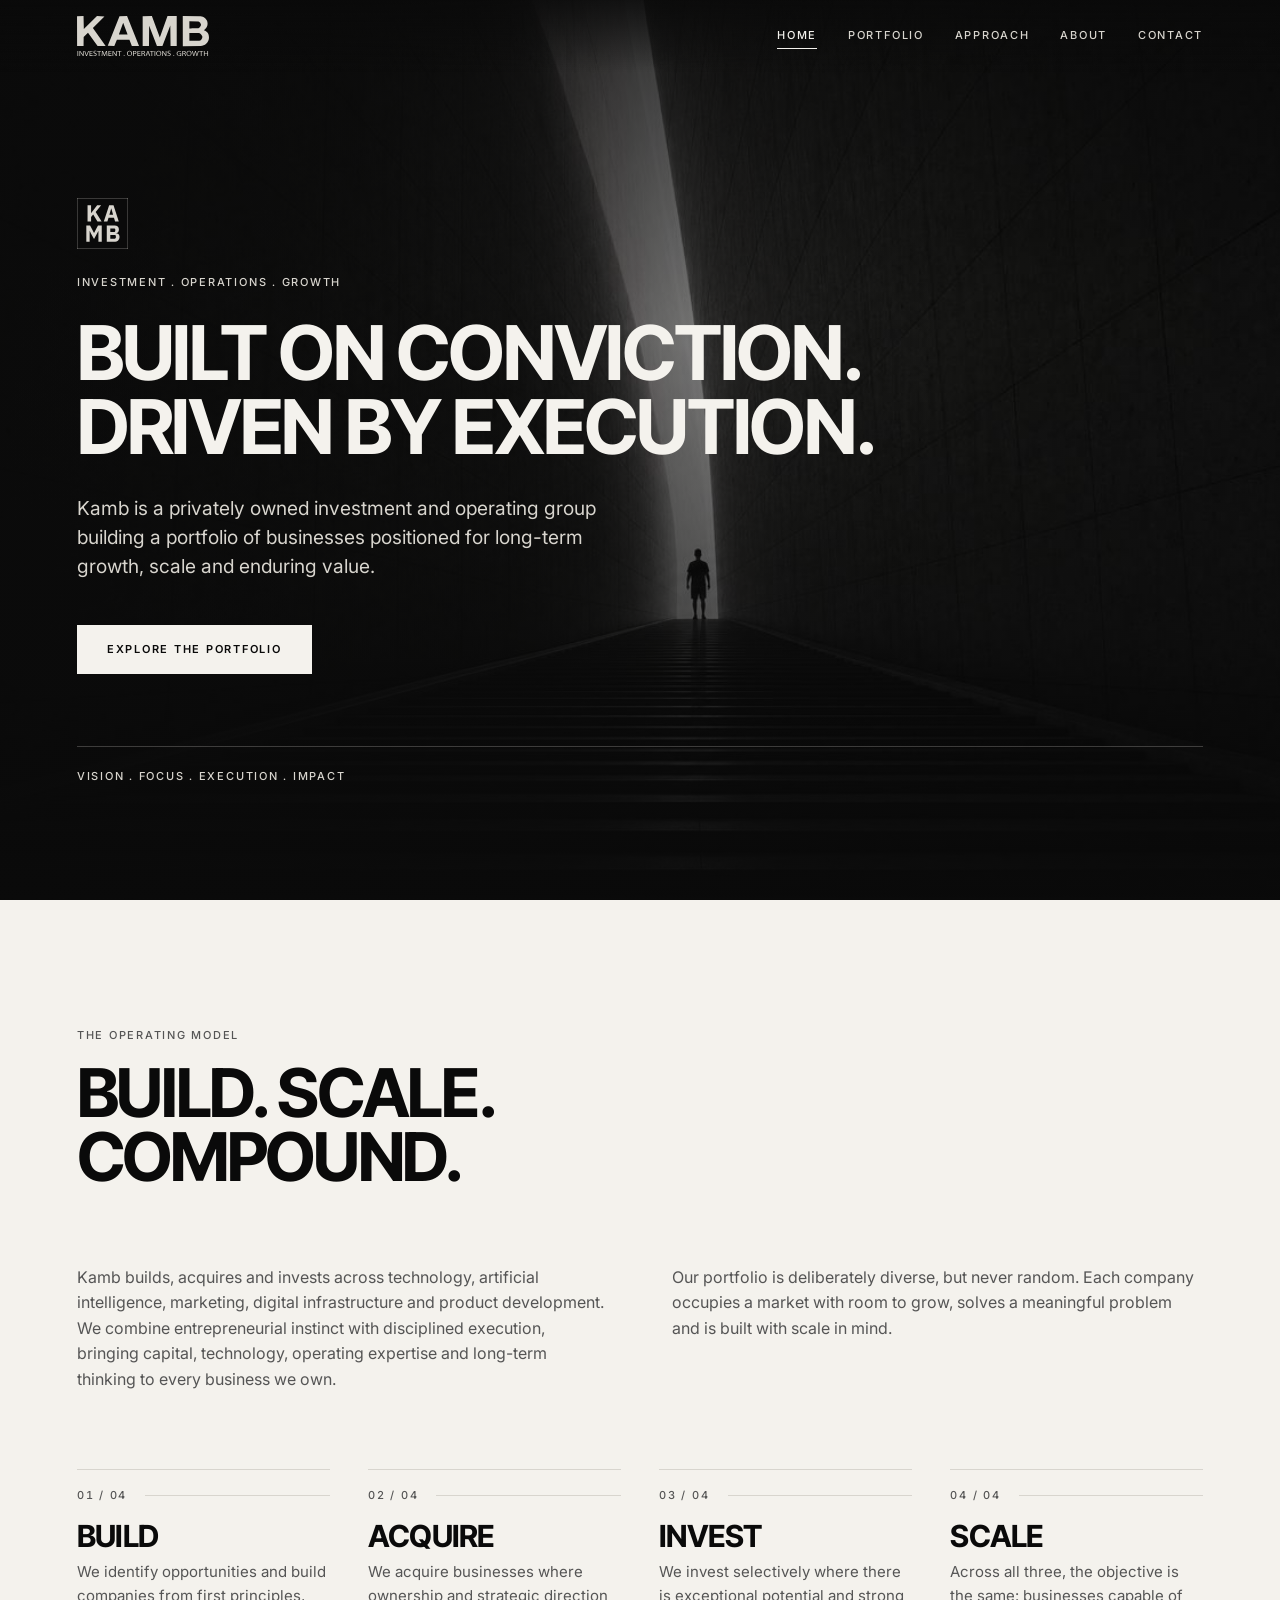
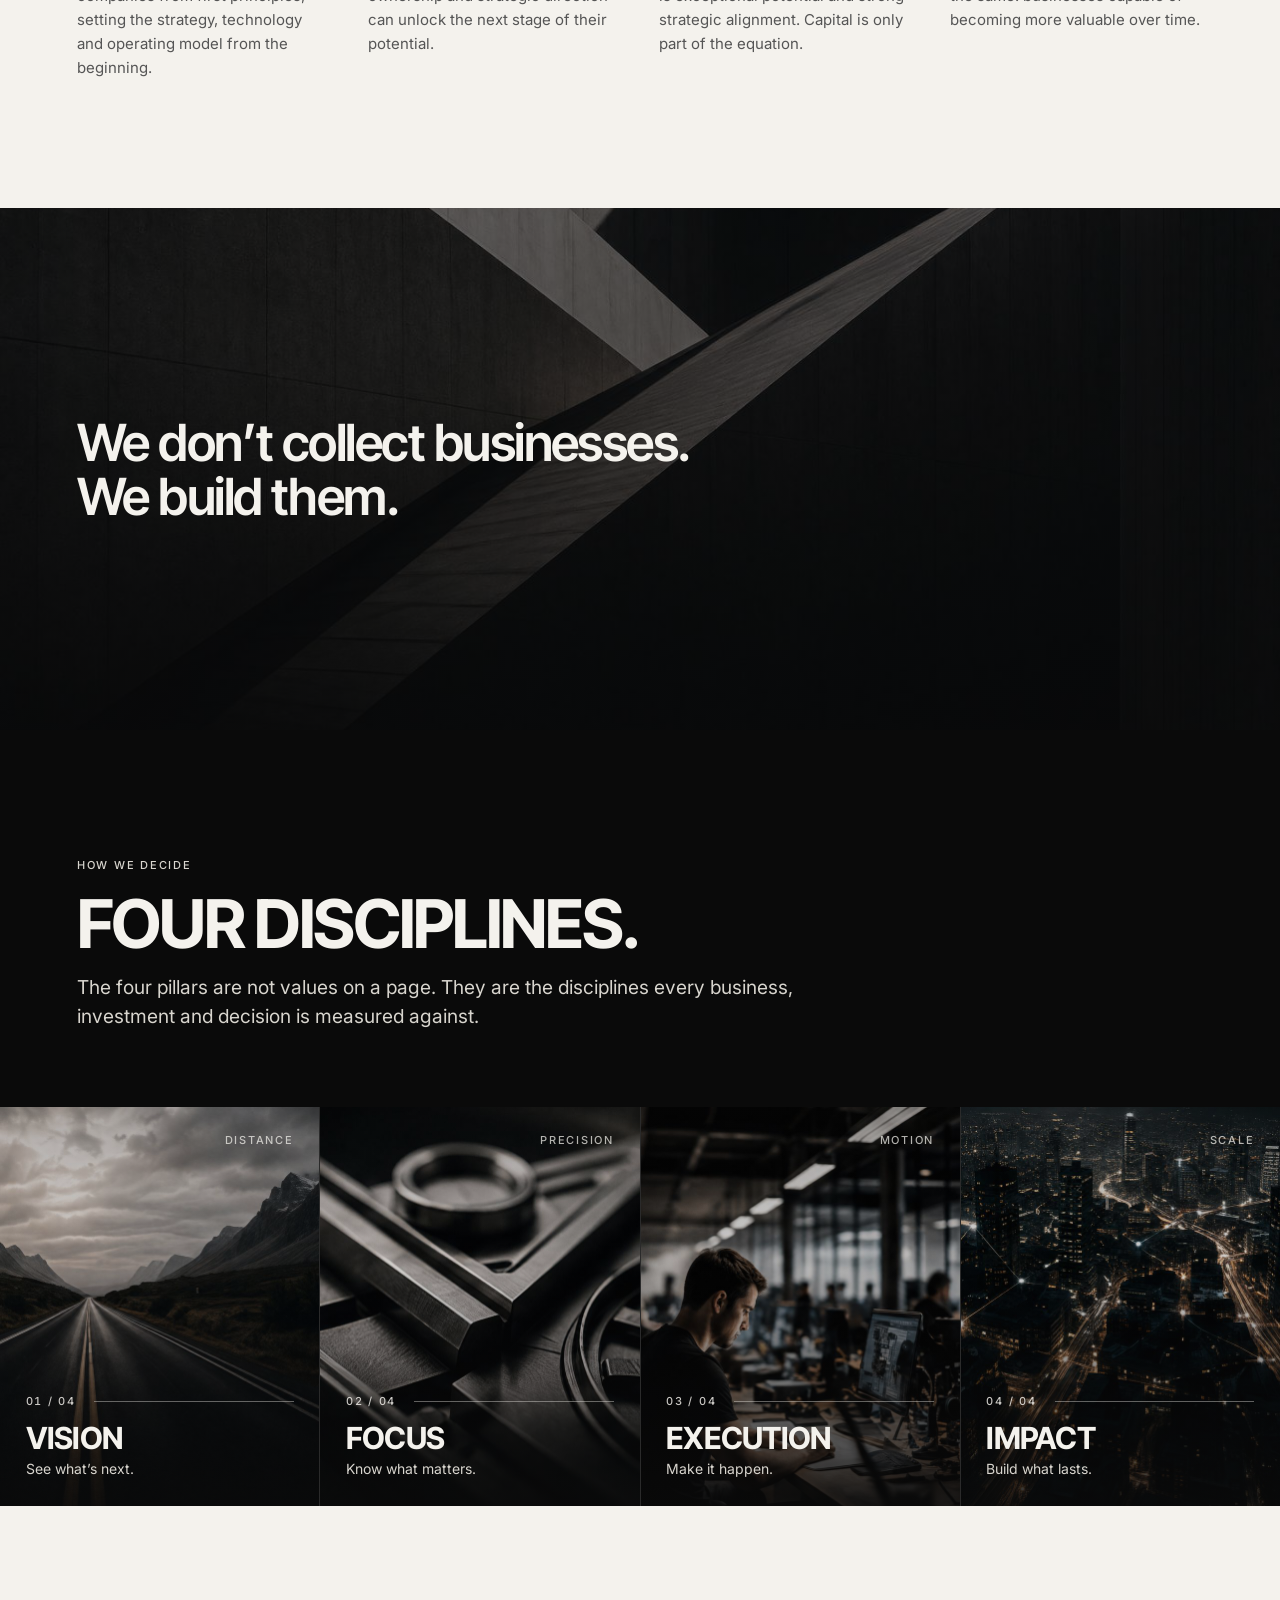
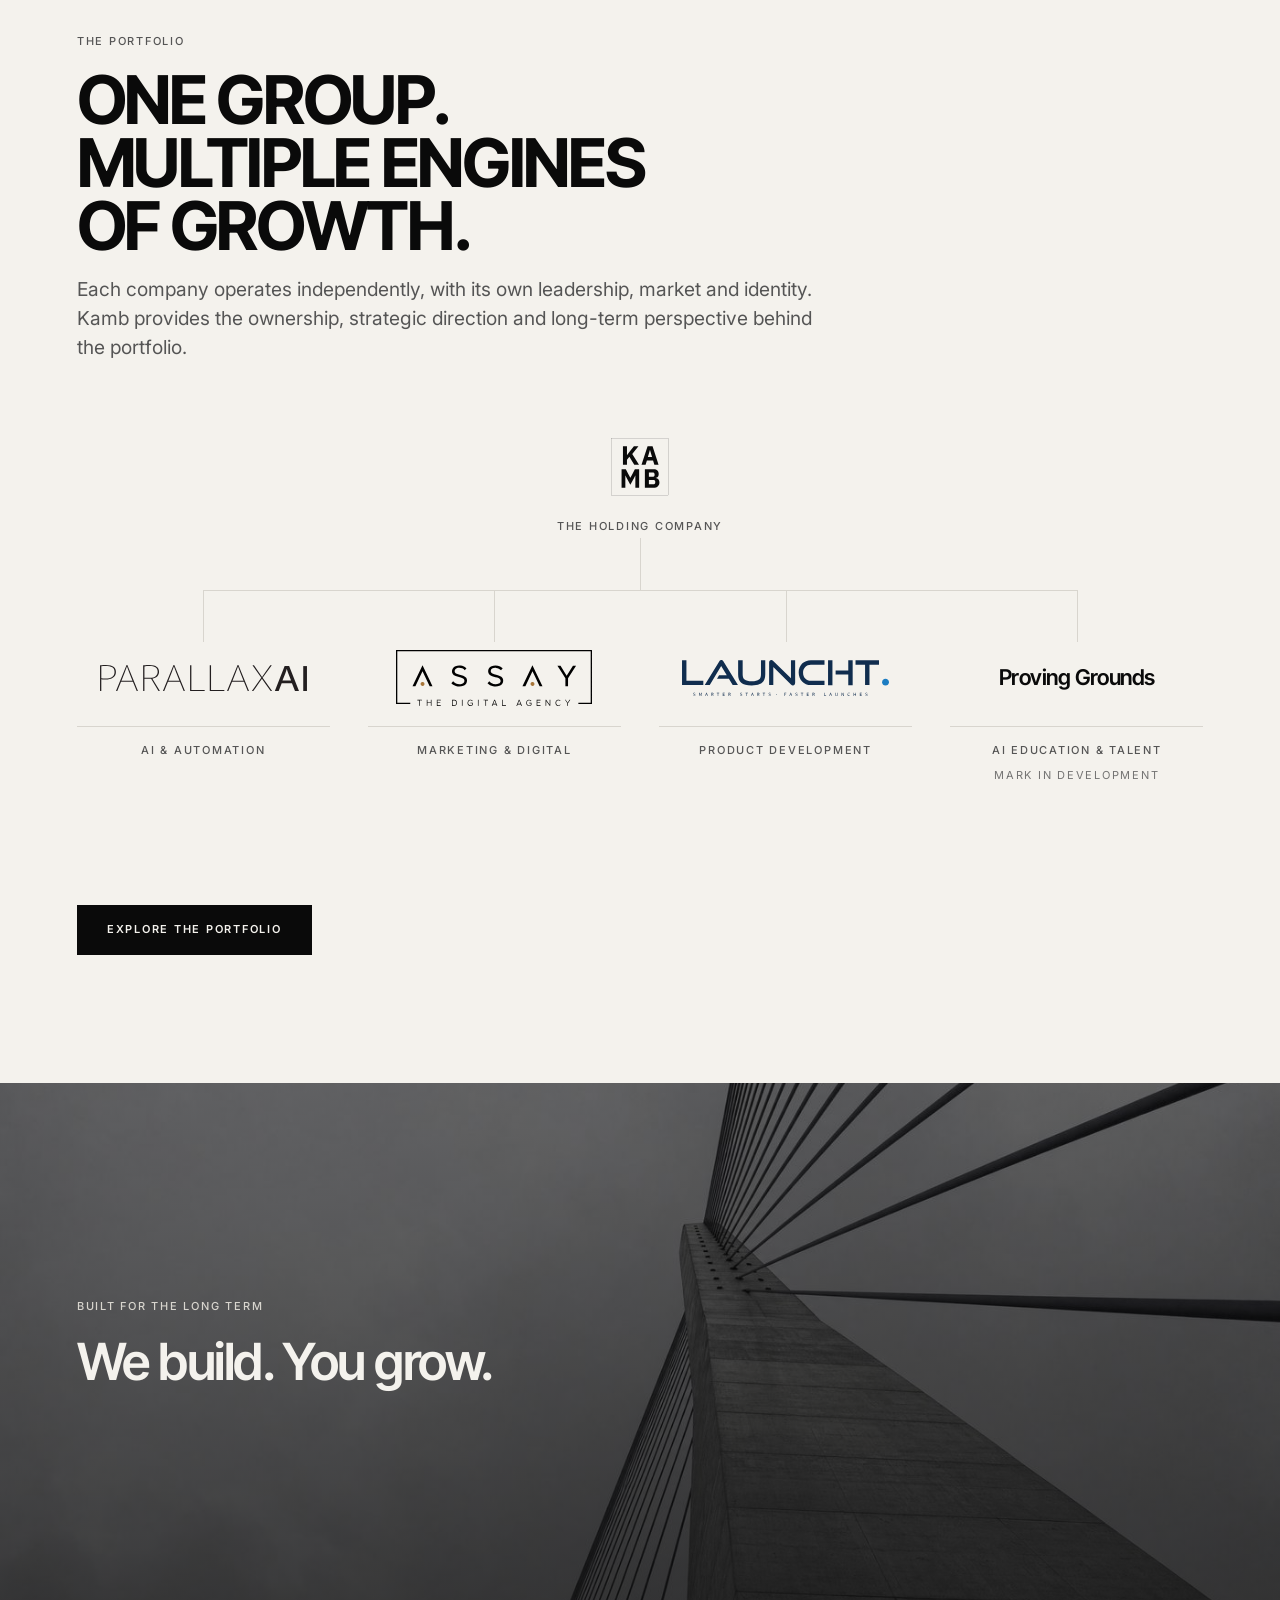
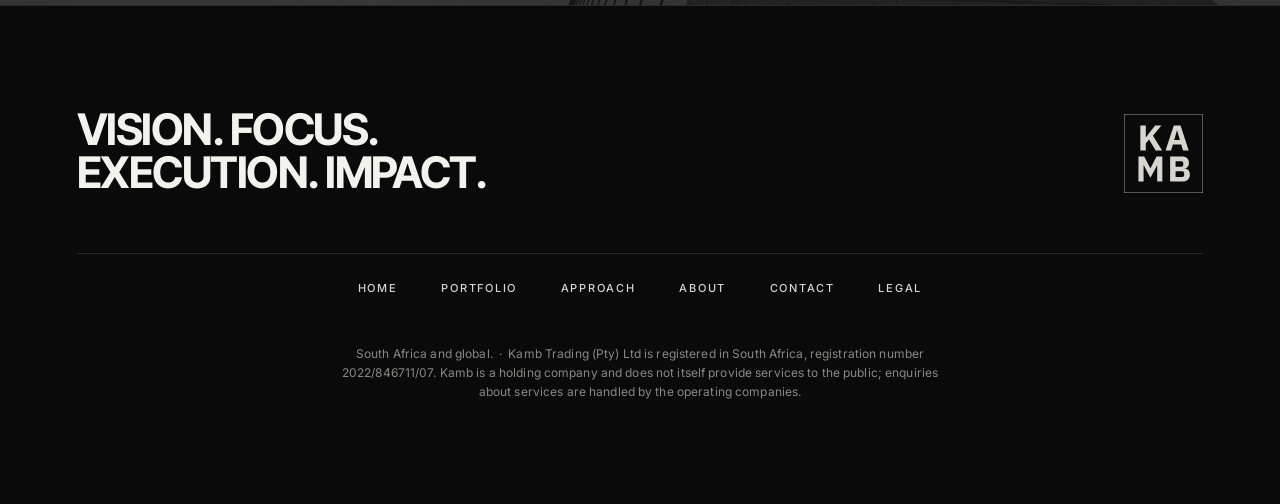
==== index.html @ ca2199f5 "Kamb preview: rebuild with the brand photography" ====
<!doctype html>
<html lang="en-ZA"><head>
<meta charset="utf-8">
<meta name="viewport" content="width=device-width,initial-scale=1">
<title>Kamb - Investment. Operations. Growth.</title>
<meta name="description" content="Kamb is a privately owned investment and operating group building a portfolio of businesses positioned for long-term growth, scale and enduring value.">
<meta name="theme-color" content="#0A0A0A">
<meta property="og:title" content="Kamb - Investment. Operations. Growth.">
<meta property="og:description" content="Kamb is a privately owned investment and operating group building a portfolio of businesses positioned for long-term growth, scale and enduring value.">
<meta property="og:type" content="website">
<meta property="og:image" content="https://kamb.co.za/assets/img/hero-1400.jpg">
<meta name="twitter:card" content="summary_large_image">
<link rel="icon" href="assets/kamb-block-on-dark.svg" type="image/svg+xml">
<link rel="apple-touch-icon" href="assets/kamb-block-on-dark.svg">
<link rel="preconnect" href="https://fonts.googleapis.com">
<link rel="preconnect" href="https://fonts.gstatic.com" crossorigin>
<link href="https://fonts.googleapis.com/css2?family=Inter+Tight:wght@500;600;700&family=Inter:wght@400;500;600&display=swap" rel="stylesheet">
<link rel="stylesheet" href="assets/kamb.css">
</head><body>
<a class="skip" href="#main">Skip to content</a>
<header class="site"><div class="wrap bar">
  <a class="brand" href="./" aria-label="Kamb, home"><img class="logo" src="assets/kamb-wordmark-on-dark.svg" alt="Kamb" width="132" height="40"></a>
  <nav aria-label="Primary"><a href="./" aria-current="page">Home</a><a href="./portfolio/">Portfolio</a><a href="./approach/">Approach</a><a href="./about/">About</a><a href="./contact/">Contact</a></nav>
</div></header>
<main id="main"><section class="bleed bleed-tall on-black"><img src="assets/img/hero-2400.jpg" srcset="assets/img/hero-1400.jpg 1400w, assets/img/hero-2400.jpg 2400w" sizes="100vw" width="2400" height="1350" alt="A figure walking alone up a lit slot in a vast concrete chamber." decoding="async" fetchpriority="high"><div class="wrap">
  <div class="hero">
    <img class="hero-mark" src="./assets/kamb-block-on-dark.svg" alt="" width="56" height="56">
    <p class="over">Investment . Operations . Growth</p>
    <h1 class="position">Built on conviction.<br>Driven by execution.</h1>
    <p class="lede muted">Kamb is a privately owned investment and operating group building a
    portfolio of businesses positioned for long-term growth, scale and enduring value.</p>
    <a class="cta" href="./portfolio/">Explore the portfolio</a>
    <div class="hero-rail">
      <span class="over">Vision . Focus . Execution . Impact</span>
    </div>
  </div></div></section>
<section class="on-bone"><div class="wrap rv">
  <div class="head">
    <span class="over">The operating model</span>
    <h2>Build. Scale.<br>Compound.</h2>
  </div>
  <div class="cols-2">
    <p class="muted">Kamb builds, acquires and invests across technology, artificial
    intelligence, marketing, digital infrastructure and product development. We combine
    entrepreneurial instinct with disciplined execution, bringing capital, technology,
    operating expertise and long-term thinking to every business we own.</p>
    <p class="muted">Our portfolio is deliberately diverse, but never random. Each company
    occupies a market with room to grow, solves a meaningful problem and is built with scale in
    mind.</p>
  </div>
  <div class="model rv"><div class="col"><div class="dev"><span class="over">01 / 04</span><span class="dev-rule"></span></div><h3>Build</h3><p class="muted">We identify opportunities and build companies from first principles, setting the strategy, technology and operating model from the beginning.</p></div><div class="col"><div class="dev"><span class="over">02 / 04</span><span class="dev-rule"></span></div><h3>Acquire</h3><p class="muted">We acquire businesses where ownership and strategic direction can unlock the next stage of their potential.</p></div><div class="col"><div class="dev"><span class="over">03 / 04</span><span class="dev-rule"></span></div><h3>Invest</h3><p class="muted">We invest selectively where there is exceptional potential and strong strategic alignment. Capital is only part of the equation.</p></div><div class="col"><div class="dev"><span class="over">04 / 04</span><span class="dev-rule"></span></div><h3>Scale</h3><p class="muted">Across all three, the objective is the same: businesses capable of becoming more valuable over time.</p></div></div>
</div></section>

<section class="bleed bleed-band on-black"><img src="assets/img/band-statement-2400.jpg" srcset="assets/img/band-statement-1400.jpg 1400w, assets/img/band-statement-2400.jpg 2400w" sizes="100vw" width="2400" height="1350" alt="Two concrete planes meeting on a hard diagonal, one lit and one in shadow." decoding="async" loading="lazy"><div class="wrap"><p class="say-big rv">We don’t collect businesses. We build them.</p></div></section>

<section class="on-black edge-sec flush">
  <div class="wrap">
    <div class="head rv">
      <span class="over">How we decide</span>
      <h2>Four disciplines.</h2>
      <p class="lede muted">The four pillars are not values on a page. They are the disciplines
      every business, investment and decision is measured against.</p>
    </div>
  </div>
  <div class="pillars"><article class="pil rv"><img src="assets/img/pillar-vision-1000.jpg" srcset="assets/img/pillar-vision-640.jpg 640w, assets/img/pillar-vision-1000.jpg 1000w" sizes="(max-width:719px) 92vw, (max-width:1100px) 46vw, 23vw" width="1000" height="1250" alt="An open road running into mountains under heavy weather." decoding="async" loading="lazy"><span class="over lang">Distance</span><div class="dev"><span class="over">01 / 04</span><span class="dev-rule"></span></div><h3>Vision</h3><p>See what’s next.</p></article><article class="pil rv"><img src="assets/img/pillar-focus-1000.jpg" srcset="assets/img/pillar-focus-640.jpg 640w, assets/img/pillar-focus-1000.jpg 1000w" sizes="(max-width:719px) 92vw, (max-width:1100px) 46vw, 23vw" width="1000" height="1250" alt="A machined metal mechanism in close crop, lit from one side." decoding="async" loading="lazy"><span class="over lang">Precision</span><div class="dev"><span class="over">02 / 04</span><span class="dev-rule"></span></div><h3>Focus</h3><p>Know what matters.</p></article><article class="pil rv"><img src="assets/img/pillar-execution-1000.jpg" srcset="assets/img/pillar-execution-640.jpg 640w, assets/img/pillar-execution-1000.jpg 1000w" sizes="(max-width:719px) 92vw, (max-width:1100px) 46vw, 23vw" width="1000" height="1250" alt="A dark studio of people working at lit screens." decoding="async" loading="lazy"><span class="over lang">Motion</span><div class="dev"><span class="over">03 / 04</span><span class="dev-rule"></span></div><h3>Execution</h3><p>Make it happen.</p></article><article class="pil rv"><img src="assets/img/pillar-impact-1000.jpg" srcset="assets/img/pillar-impact-640.jpg 640w, assets/img/pillar-impact-1000.jpg 1000w" sizes="(max-width:719px) 92vw, (max-width:1100px) 46vw, 23vw" width="1000" height="1250" alt="A city at night from the air, traffic drawn out into lines of light." decoding="async" loading="lazy"><span class="over lang">Scale</span><div class="dev"><span class="over">04 / 04</span><span class="dev-rule"></span></div><h3>Impact</h3><p>Build what lasts.</p></article></div>
</section>

<section class="on-bone"><div class="wrap">
  <div class="head rv">
    <span class="over">The portfolio</span>
    <h2>One group.<br>Multiple engines<br>of growth.</h2>
    <p class="lede muted">Each company operates independently, with its own leadership, market
    and identity. Kamb provides the ownership, strategic direction and long-term perspective
    behind the portfolio.</p>
  </div>
  <div class="arch rv">
  <div class="arch-top">
    <img class="arch-mark" src="assets/kamb-block-on-light.svg" alt="Kamb" width="58"
         height="58">
    <span class="over">The holding company</span>
  </div>
  <div class="arch-row"><a class="co" href="https://parallaxai.co.za" rel="noopener"><span class="co-mark"><img src="assets/co-parallaxai.svg" alt="ParallaxAi" loading="lazy"></span><span class="co-foot"><span class="over">AI &amp; Automation</span></span></a><a class="co" href="https://assayhouse.co.za" rel="noopener"><span class="co-mark"><img src="assets/co-assay-house.svg" alt="Assay House" loading="lazy"></span><span class="co-foot"><span class="over">Marketing &amp; Digital</span></span></a><a class="co" href="https://launcht.co.za" rel="noopener"><span class="co-mark"><img src="assets/co-launcht.svg" alt="LAUNCHT" loading="lazy"></span><span class="co-foot"><span class="over">Product Development</span></span></a><div class="co"><span class="co-mark"><span class="co-word">Proving Grounds</span></span><span class="co-foot"><span class="over">AI Education &amp; Talent</span><span class="co-note">Mark in development</span></span></div></div>
</div>
  <p class="rv" style="margin-top:clamp(44px,6vw,80px)"><a class="cta" href="./portfolio/"
     style="background:var(--black);color:var(--bone)">Explore the portfolio</a></p>
</div></section>

<section class="bleed bleed-band on-black"><img src="assets/img/band-connection-2400.jpg" srcset="assets/img/band-connection-1400.jpg 1400w, assets/img/band-connection-2400.jpg 2400w" sizes="100vw" width="2400" height="1350" alt="Bridge cables running to a tower, seen from directly below." decoding="async" loading="lazy"><div class="wrap"><p class="over rv" style="margin-bottom:20px">Built for the long term</p><p class="say-big rv">We build. You grow.</p></div></section></main>
<footer class="site"><div class="wrap">
  <div class="foot-top">
    <p class="foot-pillars">Vision. Focus.<br>Execution. Impact.</p>
    <img class="foot-block" src="assets/kamb-block-on-dark.svg" alt="Kamb" width="82"
         height="82">
  </div>
  <nav class="foot-nav" aria-label="Footer"><a href="./">Home</a><a href="./portfolio/">Portfolio</a><a href="./approach/">Approach</a><a href="./about/">About</a><a href="./contact/">Contact</a><a href="./legal/">Legal</a></nav>
  <p class="legal">South Africa and global. &nbsp;&middot;&nbsp; Kamb Trading (Pty) Ltd is registered in South
  Africa, registration number 2022/846711/07. Kamb is a holding company and does not itself
  provide services to the public; enquiries about services are handled by the operating
  companies.</p>
</div></footer>
<script>(function(){
  var d=document.documentElement;d.classList.add('js');

  // Header: transparent over a hero, solid once the page has moved.
  var h=document.querySelector('header.site');
  function chrome(){ if(h) h.classList.toggle('solid', window.scrollY>24); }
  chrome(); addEventListener('scroll', chrome, {passive:true});

  // Reveal. Anything that never gets observed stays visible, which is the safe failure.
  var els=[].slice.call(document.querySelectorAll('.rv'));
  if(!('IntersectionObserver' in window) ||
     matchMedia('(prefers-reduced-motion: reduce)').matches){
    els.forEach(function(e){e.classList.add('in');}); return;
  }
  var io=new IntersectionObserver(function(rows){
    rows.forEach(function(r){
      if(r.isIntersecting){ r.target.classList.add('in'); io.unobserve(r.target); }
    });
  },{rootMargin:'0px 0px -8% 0px',threshold:0.08});
  els.forEach(function(e){io.observe(e);});
})();
</script>
</body></html>
---- assets/kamb.css ----
*,*::before,*::after{box-sizing:border-box}
:root{
  --black:#0A0A0A; --bone:#F4F2ED; --stone:#D8D5CE; --graphite:#555555;
  --hair-dark:#2A2A2A;
  --display:"Inter Tight","Helvetica Neue",Helvetica,Arial,sans-serif;
  --body:"Inter","Helvetica Neue",Helvetica,Arial,sans-serif;
  --pad:clamp(24px,6vw,110px);
  --max:1320px;
  --ease:cubic-bezier(.16,1,.3,1);
}
html{scroll-behavior:smooth}
@media (prefers-reduced-motion:reduce){html{scroll-behavior:auto}
  *{animation:none!important;transition:none!important}}

body{margin:0;background:var(--black);color:var(--bone);font-family:var(--body);
  font-size:16px;line-height:1.6;-webkit-font-smoothing:antialiased;overflow-x:hidden}
img{display:block;max-width:100%;height:auto}
a{color:inherit}

.wrap{max-width:var(--max);margin:0 auto}
section{padding:clamp(64px,10vw,150px) var(--pad)}
.on-black{background:var(--black);color:var(--bone)}
.on-bone{background:var(--bone);color:var(--black)}
.on-stone{background:var(--stone);color:var(--black)}
.on-stone.textured{position:relative;isolation:isolate;overflow:hidden}
.on-stone.textured>img{position:absolute;inset:0;width:100%;height:100%;object-fit:cover;
  z-index:-2;opacity:.30;filter:grayscale(1) brightness(1.9) contrast(.55)}
.on-stone.textured::after{content:"";position:absolute;inset:0;z-index:-1;
  background:linear-gradient(180deg,rgba(216,213,206,.62) 0%,rgba(216,213,206,.44) 50%,
    rgba(216,213,206,.7) 100%)}
.on-stone .muted{color:var(--black)}
.on-stone .over{color:var(--graphite)}
.on-stone .dev-rule{background:var(--graphite)}

/* --- type: two extremes, nothing between --- */
h1,h2,h3{font-family:var(--display);font-weight:700;letter-spacing:-0.035em;
  line-height:0.94;text-wrap:balance;margin:0}
h1{font-size:clamp(2.9rem,11vw,9rem);text-transform:uppercase}
h1.position{font-size:clamp(2.15rem,5.9vw,5.4rem);letter-spacing:-0.03em;line-height:0.98}
h1.sub,h2{font-size:clamp(2rem,5.6vw,4.2rem);text-transform:uppercase}
h3{font-size:clamp(1.3rem,2.4vw,1.9rem);letter-spacing:-0.025em}
p{margin:0;max-width:62ch}
.lede{font-size:clamp(1.05rem,1.5vw,1.3rem);line-height:1.5}
.on-black .muted{color:var(--stone)}
.on-bone .muted{color:var(--graphite)}

.over{font-size:11px;font-weight:500;letter-spacing:0.16em;text-transform:uppercase;
  font-variant-numeric:tabular-nums;line-height:1.4;max-width:none}
.on-black .over{color:var(--stone)}
.on-bone .over{color:var(--graphite)}

/* --- chrome. Transparent over a hero, solid once the page has moved. --- */
header.site{position:fixed;top:0;left:0;right:0;z-index:30;
  border-bottom:1px solid transparent;
  transition:background .45s var(--ease),border-color .45s var(--ease)}
header.site::before{content:"";position:absolute;inset:0;pointer-events:none;
  background:linear-gradient(180deg,rgba(10,10,10,.78) 0%,rgba(10,10,10,0) 100%);
  transition:opacity .45s var(--ease)}
header.site.solid::before{opacity:0}
body.hero-light header.site:not(.solid)::before{
  background:linear-gradient(180deg,rgba(244,242,237,.88) 0%,rgba(244,242,237,0) 100%)}
body.hero-light header.site:not(.solid) nav a{color:var(--graphite)}
body.hero-light header.site:not(.solid) nav a:hover,
body.hero-light header.site:not(.solid) nav a:focus-visible,
body.hero-light header.site:not(.solid) nav a[aria-current=page]{
  color:var(--black);border-bottom-color:var(--black)}
header.site.solid{background:rgba(10,10,10,.88);border-bottom-color:var(--hair-dark);
  backdrop-filter:saturate(140%) blur(14px)}
.bar{position:relative}
.bar{display:flex;align-items:center;justify-content:space-between;gap:24px;
  padding:16px var(--pad)}
.bar .logo{width:132px;flex:none;opacity:0;transition:opacity .45s var(--ease)}
header.site.solid .bar .logo,.bar .brand:focus-visible .logo{opacity:1}
.bar nav{display:flex;gap:clamp(14px,2.4vw,34px);overflow-x:auto;scrollbar-width:none;
  -webkit-overflow-scrolling:touch}
.bar nav::-webkit-scrollbar{display:none}
.bar nav a{font-size:11px;font-weight:500;letter-spacing:0.16em;text-transform:uppercase;
  color:var(--stone);text-decoration:none;padding:4px 0;white-space:nowrap;
  border-bottom:1px solid transparent;transition:color .3s var(--ease)}
.bar nav a:hover,.bar nav a:focus-visible{color:var(--bone);border-bottom-color:var(--bone)}
.bar nav a[aria-current=page]{color:var(--bone);border-bottom-color:var(--bone)}
:focus-visible{outline:2px solid currentColor;outline-offset:3px}
.skip{position:absolute;left:-9999px;top:0;z-index:60;background:var(--bone);
  color:var(--black);padding:12px 20px;font-size:12px;letter-spacing:.16em;
  text-transform:uppercase;text-decoration:none}
.skip:focus{left:0}

/* --- full-bleed photography --------------------------------------------------
   One figure element does every full-bleed image on the site: the hero, the page
   heads and the statement bands. The scrim is a gradient rather than a flat wash so
   the picture keeps its blacks where no type sits on it. */
.bleed{position:relative;isolation:isolate;display:flex;
  padding:clamp(56px,9vw,120px) var(--pad);overflow:hidden}
.bleed>img{position:absolute;inset:0;width:100%;height:100%;object-fit:cover;z-index:-2}
.bleed::after{content:"";position:absolute;inset:0;z-index:-1;
  background:linear-gradient(180deg,rgba(10,10,10,.72) 0%,rgba(10,10,10,.34) 38%,
    rgba(10,10,10,.62) 74%,rgba(10,10,10,.94) 100%)}
.bleed .wrap{width:100%}
/* The light variant. Same photograph, a bone wash instead of a black one, and the type
   inverts with it. The header has to invert too or the nav disappears into the sky - see
   body.hero-light below. */
.bleed.light{color:var(--black)}
.bleed.light::after{background:linear-gradient(180deg,rgba(244,242,237,.90) 0%,
  rgba(244,242,237,.74) 42%,rgba(244,242,237,.88) 100%)}
.bleed.light .over{color:var(--graphite)}
.bleed.light .muted{color:var(--graphite)}
.bleed.light .dev-rule{background:var(--stone)}
.bleed-tall{min-height:min(100svh,980px);align-items:flex-end}
.bleed-tall::before{content:"";position:absolute;inset:0;z-index:-1;
  background:linear-gradient(90deg,rgba(10,10,10,.86) 0%,rgba(10,10,10,.52) 42%,
    rgba(10,10,10,0) 74%)}
@media (max-width:719px){.bleed-tall::before{background:rgba(10,10,10,.42)}}
.bleed-mid{min-height:min(66svh,680px);align-items:flex-end}
.bleed-mid::after{background:linear-gradient(180deg,rgba(10,10,10,.76) 0%,
  rgba(10,10,10,.40) 34%,rgba(10,10,10,.72) 76%,rgba(10,10,10,.94) 100%)}
.bleed-mid.light::after{background:linear-gradient(180deg,rgba(244,242,237,.93) 0%,
  rgba(244,242,237,.76) 38%,rgba(244,242,237,.86) 78%,rgba(244,242,237,.96) 100%)}
.bleed-band{min-height:min(58svh,560px);align-items:center;justify-content:flex-start}
.bleed-band::after{background:linear-gradient(180deg,rgba(10,10,10,.58) 0%,
  rgba(10,10,10,.78) 100%)}

/* --- hero --- */
.hero-mark{width:clamp(44px,4vw,56px);margin-bottom:26px}
.hero h1{margin:26px 0 30px}
.hero .lede{max-width:44ch}
.hero-rail{display:flex;gap:clamp(16px,4vw,52px);flex-wrap:wrap;
  margin-top:clamp(40px,6vw,72px);padding-top:22px;border-top:1px solid rgba(244,242,237,.22)}
.cta{display:inline-block;margin-top:clamp(30px,4vw,44px);padding:16px 30px;
  background:var(--bone);color:var(--black);text-decoration:none;
  font-size:11px;font-weight:600;letter-spacing:0.16em;text-transform:uppercase;
  transition:background .3s var(--ease),transform .3s var(--ease)}
.cta:hover,.cta:focus-visible{background:var(--stone);transform:translateY(-2px)}

/* --- the NN / TT device --- */
.dev{display:flex;align-items:center;gap:18px;margin-bottom:18px}
.dev-rule{flex:1;height:1px}
.on-black .dev-rule,.bleed .dev-rule{background:var(--hair-dark)}
.bleed .dev-rule,.pil .dev-rule{background:rgba(244,242,237,.38)}
.on-bone .dev-rule{background:var(--stone)}

/* --- section heads --- */
.head{margin-bottom:clamp(36px,6vw,80px)}
.head .over{display:block;margin-bottom:18px}
.head h2{margin-bottom:18px}

/* --- grids --- */
.cols-2{display:grid;gap:clamp(28px,5vw,80px);
  grid-template-columns:repeat(auto-fit,minmax(300px,1fr))}

/* --- the pillar sequence. Four photographs that carry the words. --- */
.edge-sec{padding-left:0;padding-right:0}
/* The grid IS the bottom of the section. Section padding under an edge-to-edge band reads
   as a strip of dead ground, which is exactly what it is. */
.edge-sec.flush{padding-bottom:0}
.edge-sec>.wrap{max-width:none;padding:0 var(--pad)}
.edge-sec>.wrap>*{max-width:var(--max);margin-left:auto;margin-right:auto}
.pillars{display:grid;gap:1px;background:var(--hair-dark);
  grid-template-columns:repeat(auto-fit,minmax(250px,1fr))}
.pil{position:relative;isolation:isolate;display:flex;flex-direction:column;
  justify-content:flex-end;aspect-ratio:4/5;padding:clamp(20px,2vw,30px);overflow:hidden}
.pil>img{position:absolute;inset:0;width:100%;height:100%;object-fit:cover;z-index:-2;
  transition:transform 1.1s var(--ease)}
.pil::after{content:"";position:absolute;inset:0;z-index:-1;
  background:linear-gradient(180deg,rgba(10,10,10,.30) 0%,rgba(10,10,10,.18) 40%,
    rgba(10,10,10,.86) 100%)}
.pil:hover>img,.pil:focus-within>img{transform:scale(1.05)}
.pil .lang{position:absolute;top:clamp(20px,2vw,30px);right:clamp(20px,2vw,30px);
  color:rgba(244,242,237,.72)}
.pil h3{text-transform:uppercase;color:var(--bone);margin-bottom:6px}
.pil p{color:var(--stone);font-size:14px}
.pil .dev{margin-bottom:14px}
.pil .dev .over{color:rgba(244,242,237,.82)}

/* --- editorial block: one picture, one column of words, alternating --------- */
.ed{display:grid;gap:clamp(24px,4vw,64px);align-items:center;
  grid-template-columns:repeat(auto-fit,minmax(300px,1fr));
  padding:clamp(40px,5vw,72px) 0;border-top:1px solid var(--hair-dark)}
.on-bone .ed{border-top-color:var(--stone)}
.ed:last-of-type{border-bottom:1px solid var(--hair-dark)}
.on-bone .ed:last-of-type{border-bottom-color:var(--stone)}
.ed-fig{margin:0;overflow:hidden}
.ed-fig img{width:100%;transition:transform 1.2s var(--ease)}
.ed:hover .ed-fig img{transform:scale(1.04)}
.ed.flip .ed-fig{order:2}
@media (max-width:719px){.ed.flip .ed-fig{order:0}}
.ed h3{text-transform:uppercase;margin-bottom:14px}
.ed-head{font-family:var(--display);font-weight:600;letter-spacing:-0.02em;
  font-size:clamp(1.05rem,1.8vw,1.35rem);line-height:1.3;margin-bottom:14px}
.ed-meta{display:flex;gap:10px 22px;flex-wrap:wrap;margin-top:22px;align-items:center}
.ed a.out{text-decoration:none;font-size:11px;font-weight:600;letter-spacing:.16em;
  text-transform:uppercase;border-bottom:1px solid currentColor;padding-bottom:3px}
.ed-name{display:flex;align-items:baseline;gap:16px;flex-wrap:wrap;margin-bottom:14px}

/* --- the model: four columns, a hairline over each, nothing else --- */
.model{display:grid;gap:clamp(24px,3vw,44px);margin-top:clamp(44px,6vw,84px);
  grid-template-columns:repeat(auto-fit,minmax(220px,1fr))}
.model .col{padding-top:18px;border-top:1px solid var(--stone)}
.on-black .model .col{border-top-color:var(--hair-dark)}
.model h3{text-transform:uppercase;margin:14px 0 10px}
.model p{font-size:15px}

/* --- the standard: five questions, each on its own rule --- */
.q{display:grid;grid-template-columns:minmax(60px,86px) 1fr;gap:clamp(16px,3vw,40px);
  align-items:baseline;padding:clamp(20px,2.6vw,32px) 0;border-top:1px solid var(--hair-dark)}
.q:last-of-type{border-bottom:1px solid var(--hair-dark)}
.q p{font-family:var(--display);font-weight:600;letter-spacing:-0.025em;
  font-size:clamp(1.25rem,2.8vw,2.1rem);line-height:1.1;max-width:none}

/* --- the group architecture ---------------------------------------------------
   Tarryn's own diagram, 01/09/2026: the Kamb mark, a connector tree, and the four
   operating companies as their OWN marks. She asked for the company name NOT to be
   repeated under the logo, because the logo already says it - so each column carries
   its mark and its discipline and nothing else.
   The connectors are drawn with hairlines rather than an SVG so they stay crisp at any
   width, and they are hidden below 720px where the columns stack and a tree would lie. */
.arch{margin-top:clamp(40px,5vw,72px)}
.arch-top{position:relative;text-align:center;padding-bottom:52px}
.arch-top::after{content:"";position:absolute;bottom:0;left:50%;width:1px;height:52px;
  background:var(--stone)}
.arch-mark{width:58px;margin:0 auto 16px}
.arch-row{--arch-gap:clamp(20px,3vw,48px);position:relative;display:grid;
  grid-template-columns:repeat(4,1fr);gap:var(--arch-gap);padding-top:52px}
/* The rule has to end ON the outer stubs, and the stubs sit at the COLUMN centres, which
   with four columns and three gaps is (100% - 3 gaps) / 8 in from each side. A flat 12.5%
   was close enough to look almost right, which is the worst kind of wrong. */
.arch-row::before{content:"";position:absolute;top:0;height:1px;background:var(--stone);
  left:calc((100% - 3 * var(--arch-gap)) / 8);
  right:calc((100% - 3 * var(--arch-gap)) / 8)}
.co{position:relative;display:flex;flex-direction:column;align-items:center;gap:20px;
  text-align:center;text-decoration:none;padding-top:8px}
.co::before{content:"";position:absolute;top:-52px;left:50%;width:1px;height:52px;
  background:var(--stone)}
.co-mark{height:clamp(38px,4.4vw,58px);display:flex;align-items:center;
  justify-content:center;width:100%}
.co-mark img{max-height:100%;max-width:82%;width:auto;height:auto;
  transition:transform .5s var(--ease)}
.co:hover .co-mark img{transform:translateY(-3px)}
.co-word{font-family:var(--display);font-weight:600;letter-spacing:-0.025em;
  font-size:clamp(1.1rem,1.7vw,1.45rem);line-height:1}
.co-foot{padding-top:16px;border-top:1px solid var(--stone);width:100%}
.co .over{display:block}
.co-note{display:block;margin-top:8px;font-size:11px;letter-spacing:.16em;
  text-transform:uppercase;color:var(--graphite);opacity:.8}
@media (max-width:719px){
  .arch-row{grid-template-columns:repeat(2,1fr);row-gap:44px;padding-top:36px}
  .arch-row::before,.co::before,.arch-top::after{display:none}
  .arch-top{padding-bottom:36px}
}

/* --- the five moves, as a checkerboard ---------------------------------------- */
.moves{display:grid;grid-template-columns:repeat(5,1fr);gap:2px;
  margin-top:clamp(34px,4.5vw,64px);background:var(--hair-dark)}
.mv{display:flex;flex-direction:column;gap:2px}
.mv.flip{flex-direction:column-reverse}
.mv-img{aspect-ratio:4/5;overflow:hidden}
.mv-img img{width:100%;height:100%;object-fit:cover;transition:transform 1.1s var(--ease)}
.mv:hover .mv-img img{transform:scale(1.05)}
.mv-txt{aspect-ratio:4/5;background:var(--stone);color:var(--black);
  padding:clamp(16px,1.5vw,24px);display:flex;flex-direction:column;
  justify-content:space-between}
.mv-txt .dev{margin-bottom:0}
.mv-txt .dev-rule{background:var(--graphite)}
.mv-txt .over{color:var(--graphite)}
.mv-txt h3{text-transform:uppercase;margin-bottom:10px}
.mv-txt p{font-size:14px;line-height:1.5;color:var(--black)}
@media (max-width:1100px){
  .moves{grid-template-columns:repeat(3,1fr)}
  .mv:last-child{grid-column:span 2;flex-direction:row}
  .mv:last-child>*{flex:1;aspect-ratio:auto}
  .mv:last-child .mv-img{min-height:100%}
}
@media (max-width:719px){
  .moves{grid-template-columns:repeat(2,1fr)}
  .mv-txt{aspect-ratio:auto;min-height:230px}
  .mv:last-child{grid-column:1/-1}
  .mv:last-child .mv-txt{min-height:0}
}

/* --- the Kamb standard, as a track rather than a wall of display type ---------- */
/* Tarryn 01/09/2026: "I hate big fat white text on the black here - make this section and
   text much smaller, maybe even a line with dots for each process question, like a graph."
   Five nodes on one hairline. Squares rather than dots, because the brand has no rounded
   corners anywhere else and a circle here would be the only one on the site. */
.track{position:relative;display:grid;grid-template-columns:repeat(5,1fr);
  margin-top:clamp(34px,4vw,56px)}
.track::before{content:"";position:absolute;top:33px;left:10%;right:10%;height:1px;
  background:var(--hair-dark)}
.on-stone .track::before{background:var(--graphite)}
.on-stone .node p{color:var(--black)}
.on-stone .node .pip{background:var(--black)}
.node{display:flex;flex-direction:column;align-items:center;text-align:center;
  padding:0 clamp(8px,1vw,18px)}
.node .over{margin-bottom:16px}
.node .pip{width:9px;height:9px;background:var(--bone);margin-bottom:22px;
  position:relative;z-index:1}
.node p{font-size:15px;line-height:1.45;color:var(--stone);max-width:22ch}
@media (max-width:719px){
  .track{grid-template-columns:1fr;gap:0}
  .track::before{top:0;bottom:0;left:4px;right:auto;width:1px;height:auto}
  .node{flex-direction:row;align-items:baseline;gap:18px;text-align:left;padding:0 0 0 24px}
  .node .over{margin:0;order:2}
  .node .pip{position:absolute;left:0;margin:0;transform:translateY(8px)}
  .node p{max-width:none;order:1;flex:1}
  .node{position:relative;padding-bottom:22px}
}

/* --- statement --- */
.say-big{font-family:var(--display);font-weight:600;letter-spacing:-0.03em;
  font-size:clamp(1.7rem,4.4vw,3.2rem);line-height:1.06;max-width:22ch}
.bleed .say-big{max-width:20ch}

/* --- advantage --- */
.adv{padding:22px 0;border-top:1px solid var(--hair-dark);display:grid;
  grid-template-columns:minmax(130px,210px) 1fr;gap:clamp(16px,4vw,52px)}
.adv:last-child{border-bottom:1px solid var(--hair-dark)}
.adv dt{font-family:var(--display);font-size:1.1rem;font-weight:600;letter-spacing:-0.01em}
.adv dd{margin:0;color:var(--stone)}
.on-bone .adv{border-top-color:var(--stone)}
.on-bone .adv:last-child{border-bottom-color:var(--stone)}
.on-bone .adv dd{color:var(--graphite)}

/* --- facts --- */
.facts{width:100%;border-collapse:collapse;margin-top:8px}
.facts th,.facts td{text-align:left;padding:16px 20px 16px 0;
  border-bottom:1px solid var(--hair-dark);vertical-align:top;font-weight:400}
.on-bone .facts th,.on-bone .facts td{border-bottom-color:var(--stone)}
.facts th{font-size:11px;font-weight:500;letter-spacing:0.16em;text-transform:uppercase;
  white-space:nowrap;width:1%;padding-right:40px}
.on-black .facts th{color:var(--stone)}
.on-bone .facts th{color:var(--graphite)}
.table-wrap{overflow-x:auto}

/* --- the enquiry form --- */
.form{display:grid;gap:clamp(18px,2vw,26px);max-width:620px;
  margin:clamp(30px,4vw,48px) auto 0}
.form-centred{text-align:center}
.form-centred .field{text-align:left}
.form button{justify-self:center}
.field{display:grid;gap:9px}
.field label{font-size:11px;font-weight:500;letter-spacing:0.16em;text-transform:uppercase;
  color:var(--graphite)}
.field input,.field textarea{font-family:var(--body);font-size:16px;color:var(--black);
  background:transparent;border:0;border-bottom:1px solid var(--stone);padding:10px 0;
  border-radius:0;-webkit-appearance:none;transition:border-color .3s var(--ease)}
.field textarea{min-height:130px;resize:vertical;line-height:1.55}
.field input:focus,.field textarea:focus{outline:0;border-bottom-color:var(--black)}
.field input::placeholder,.field textarea::placeholder{color:var(--stone)}
.hp{position:absolute;left:-9999px;width:1px;height:1px;overflow:hidden}
.form button{margin-top:8px;padding:16px 34px;background:var(--black);
  color:var(--bone);border:0;border-radius:0;font-family:var(--body);font-size:11px;
  font-weight:600;letter-spacing:0.16em;text-transform:uppercase;cursor:pointer;
  transition:transform .3s var(--ease),opacity .3s var(--ease)}
.form button:hover:not(:disabled){transform:translateY(-2px)}
.form button:disabled{opacity:.5;cursor:default}
.form-note{font-size:13px;color:var(--graphite);max-width:52ch;margin:0 auto}
.form-msg{font-size:15px;line-height:1.5;padding-top:6px}
.form-msg.err{color:#8A1F11}
.form-msg.ok{font-family:var(--display);font-weight:600;font-size:1.25rem;
  letter-spacing:-0.02em}

/* --- contact --- */
.mail{font-family:var(--display);font-weight:600;letter-spacing:-0.025em;
  font-size:clamp(1.15rem,2.2vw,1.7rem);text-decoration:none;
  border-bottom:1px solid currentColor;padding-bottom:4px;display:inline-block}

/* --- footer --- */
footer.site{background:var(--black);color:var(--bone);
  padding:clamp(56px,8vw,110px) var(--pad);border-top:1px solid var(--hair-dark)}
.foot-top{display:flex;align-items:flex-end;justify-content:space-between;gap:32px;
  margin-bottom:clamp(34px,5vw,60px)}
.foot-pillars{font-family:var(--display);font-weight:700;letter-spacing:-0.035em;
  line-height:0.98;font-size:clamp(1.6rem,3.4vw,2.9rem);text-transform:uppercase;
  max-width:none}
.foot-block{width:clamp(58px,6.2vw,82px);flex:none}
.foot-nav{display:flex;flex-wrap:wrap;justify-content:center;
  gap:14px clamp(22px,3.4vw,52px);padding-top:26px;border-top:1px solid var(--hair-dark)}
.foot-nav a{font-size:11px;font-weight:500;letter-spacing:0.16em;text-transform:uppercase;
  color:var(--stone);text-decoration:none;padding-bottom:3px;
  border-bottom:1px solid transparent;transition:color .3s var(--ease)}
.foot-nav a:hover,.foot-nav a:focus-visible{color:var(--bone);border-bottom-color:var(--bone)}
.legal{margin:clamp(26px,3.6vw,42px) auto 0;font-size:12px;
  color:var(--stone);letter-spacing:.01em;opacity:.62;text-align:center;max-width:76ch}
.legal a{color:var(--stone)}

/* --- legal page prose --- */
.prose h3{margin:clamp(32px,4vw,52px) 0 12px;text-transform:uppercase}
.prose p{margin-bottom:14px}

/* --- reveal on scroll. Opt-in class, so nothing is hidden if the script never runs. --- */
.js .rv{opacity:0;transform:translateY(26px);
  transition:opacity .9s var(--ease),transform .9s var(--ease)}
.js .rv.in{opacity:1;transform:none}
@media (prefers-reduced-motion:reduce){.js .rv{opacity:1;transform:none}}

@media (max-width:719px){
  .adv{grid-template-columns:1fr;gap:8px}
  .bar{flex-direction:column;align-items:flex-start;gap:10px;padding-top:12px;
    padding-bottom:12px}
  .bar .logo{width:32px}
  .bar nav{flex-wrap:wrap;overflow:visible;gap:8px 18px}
  /* The wrapped nav makes the bar about 105px tall. Fixed, that is a permanent lid on a
     844px screen, so on phones the header scrolls away instead. The hero loses its bleed
     to the very top edge; it keeps 92svh, which is the trade worth making. */
  header.site{position:static;background:var(--black);border-bottom-color:var(--hair-dark)}
  header.site::before{display:none}
  .bar .logo{opacity:1;width:112px}
  .bleed-tall{min-height:min(92svh,760px)}
}
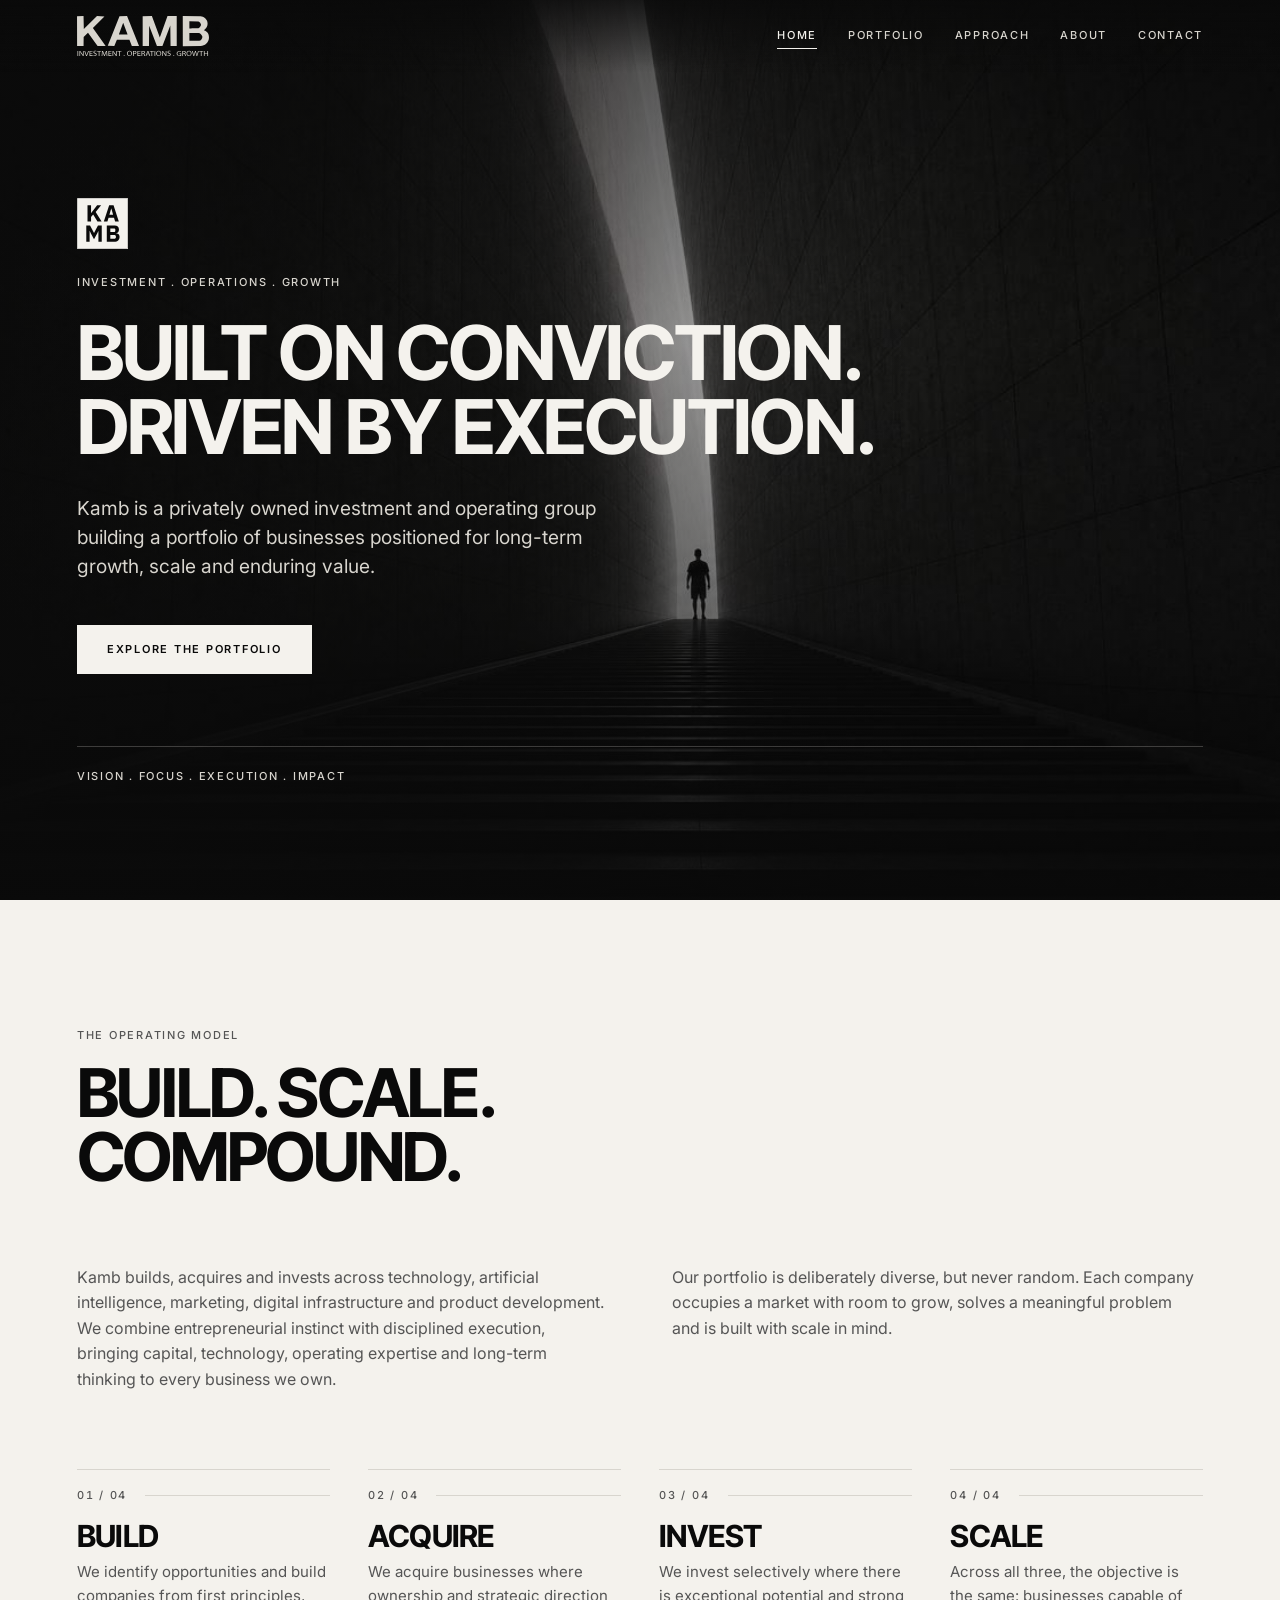
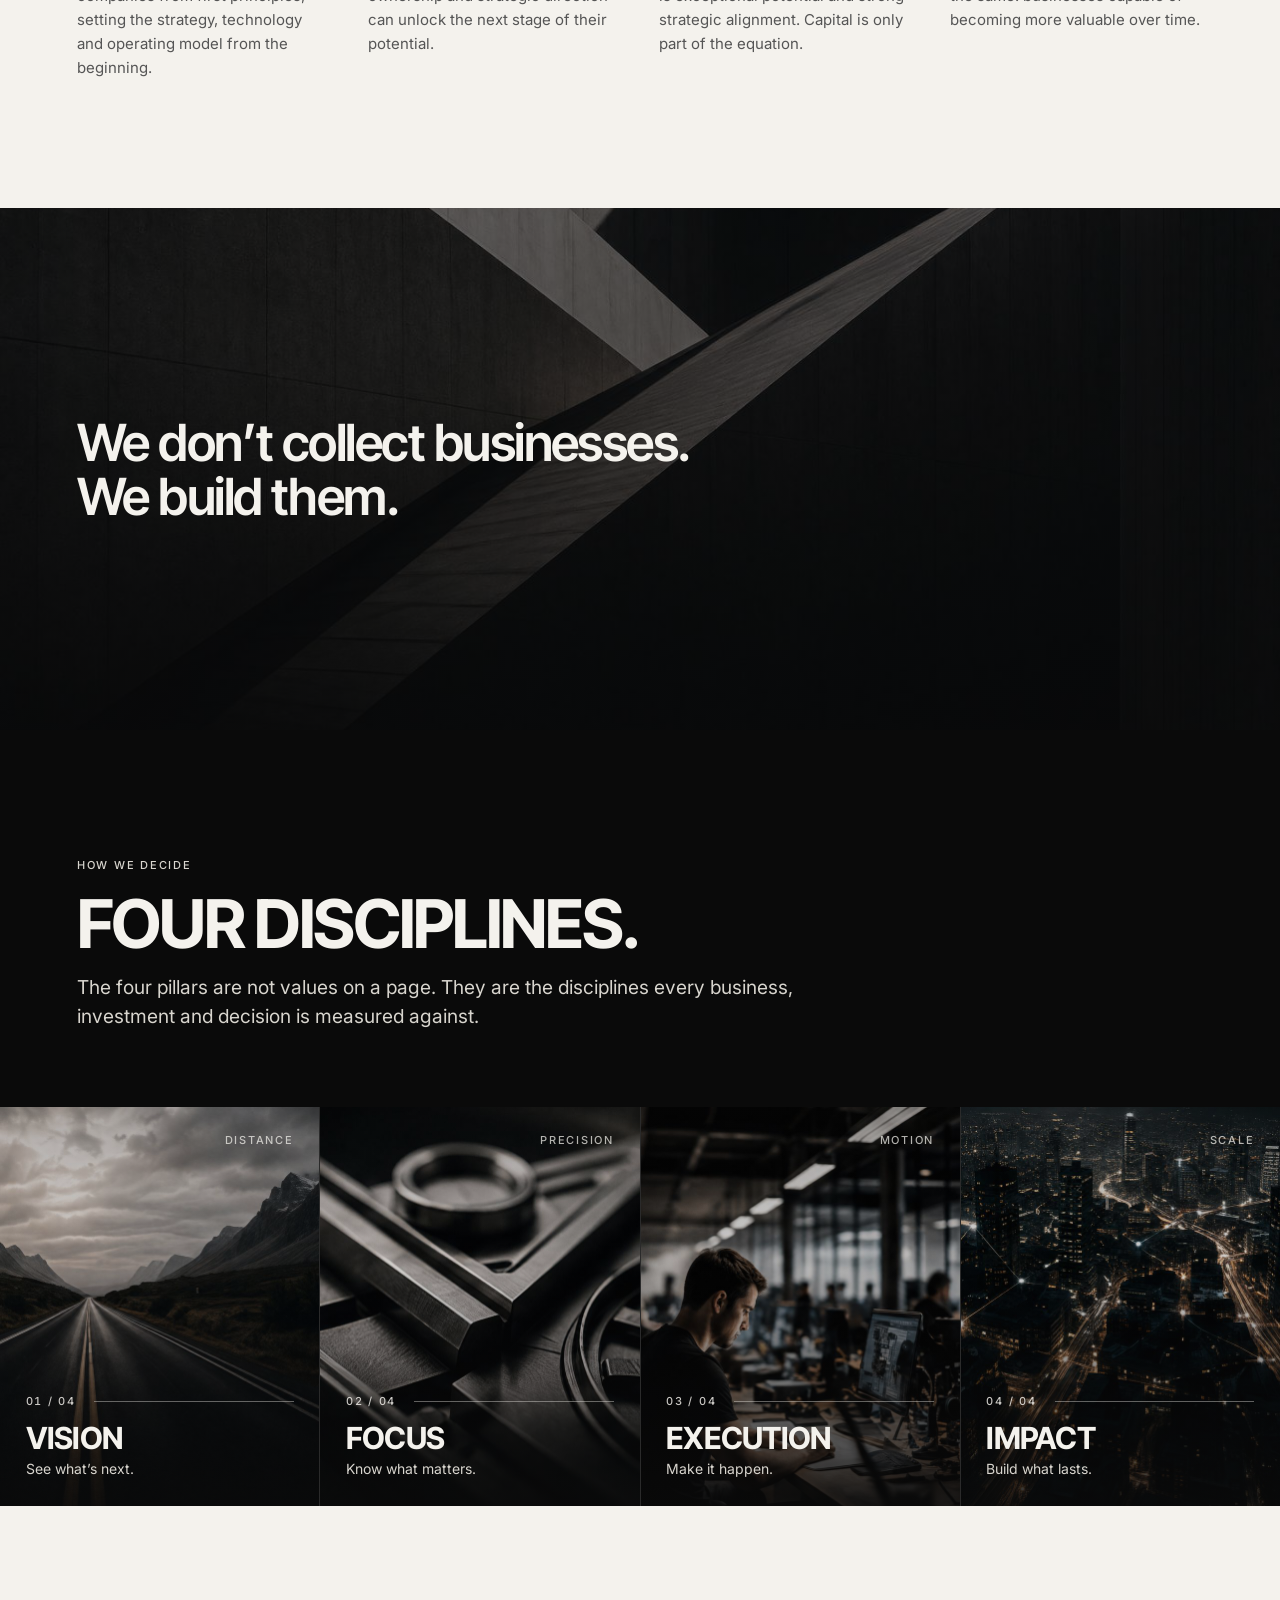
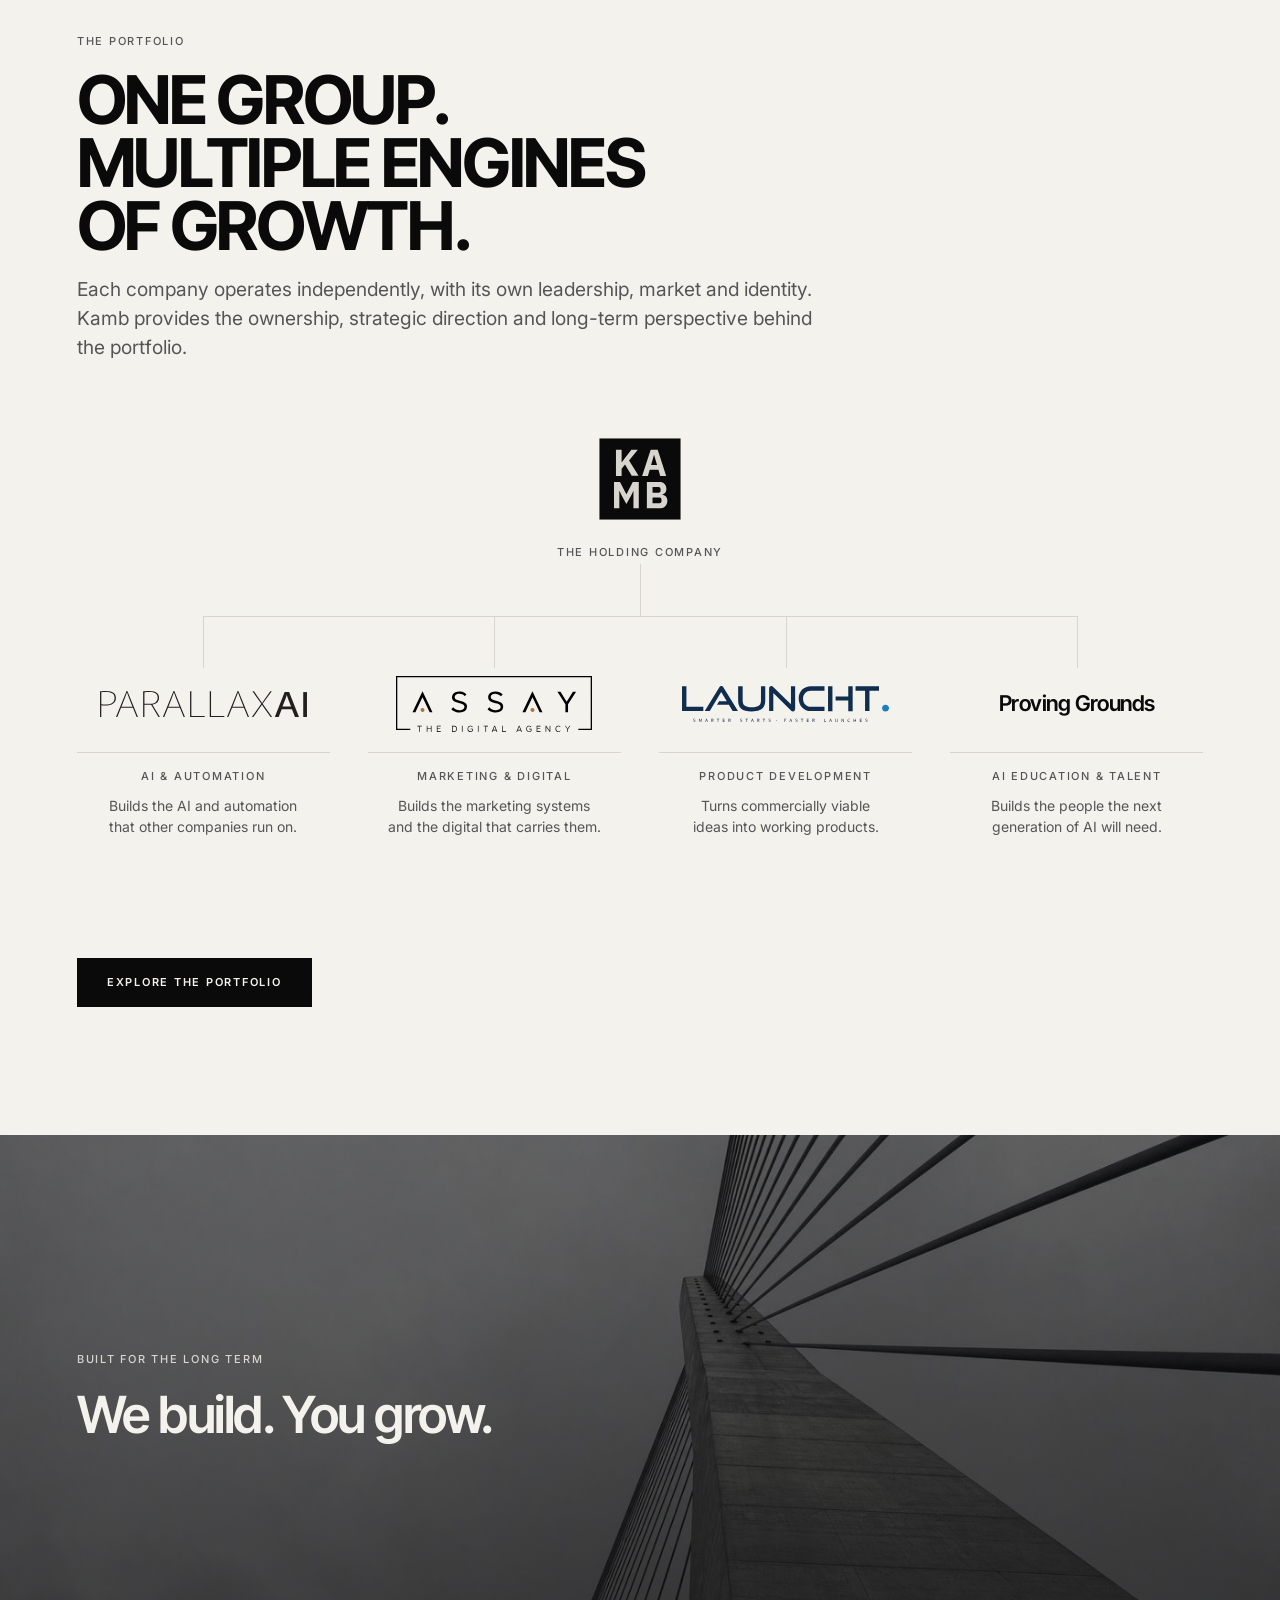
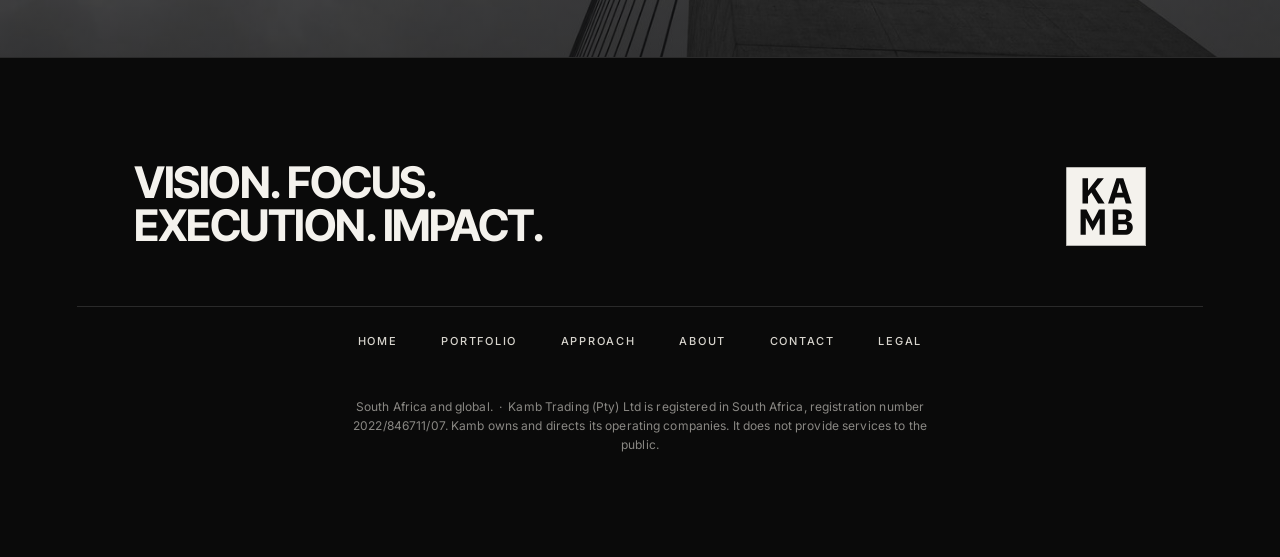
==== commit 05442848: "Kamb preview: rebuild with the brand photography" ====
--- a/index.html
+++ b/index.html
@@ -10,18 +10,18 @@
 <meta property="og:type" content="website">
 <meta property="og:image" content="https://kamb.co.za/assets/img/hero-1400.jpg">
 <meta name="twitter:card" content="summary_large_image">
-<link rel="icon" href="assets/kamb-block-on-dark.svg" type="image/svg+xml">
-<link rel="apple-touch-icon" href="assets/kamb-block-on-dark.svg">
+<link rel="icon" href="assets/kamb-block-on-light.svg" type="image/svg+xml">
+<link rel="apple-touch-icon" href="assets/kamb-block-on-light.svg">
 <link rel="preconnect" href="https://fonts.googleapis.com">
 <link rel="preconnect" href="https://fonts.gstatic.com" crossorigin>
 <link href="https://fonts.googleapis.com/css2?family=Inter+Tight:wght@500;600;700&family=Inter:wght@400;500;600&display=swap" rel="stylesheet">
 <link rel="stylesheet" href="assets/kamb.css">
 </head><body>
 <a class="skip" href="#main">Skip to content</a>
-<header class="site"><div class="wrap bar">
+<header class="site"><div class="bar"><div class="bar-in">
   <a class="brand" href="./" aria-label="Kamb, home"><img class="logo" src="assets/kamb-wordmark-on-dark.svg" alt="Kamb" width="132" height="40"></a>
   <nav aria-label="Primary"><a href="./" aria-current="page">Home</a><a href="./portfolio/">Portfolio</a><a href="./approach/">Approach</a><a href="./about/">About</a><a href="./contact/">Contact</a></nav>
-</div></header>
+</div></div></header>
 <main id="main"><section class="bleed bleed-tall on-black"><img src="assets/img/hero-2400.jpg" srcset="assets/img/hero-1400.jpg 1400w, assets/img/hero-2400.jpg 2400w" sizes="100vw" width="2400" height="1350" alt="A figure walking alone up a lit slot in a vast concrete chamber." decoding="async" fetchpriority="high"><div class="wrap">
   <div class="hero">
     <img class="hero-mark" src="./assets/kamb-block-on-dark.svg" alt="" width="56" height="56">
@@ -79,7 +79,7 @@
          height="58">
     <span class="over">The holding company</span>
   </div>
-  <div class="arch-row"><a class="co" href="https://parallaxai.co.za" rel="noopener"><span class="co-mark"><img src="assets/co-parallaxai.svg" alt="ParallaxAi" loading="lazy"></span><span class="co-foot"><span class="over">AI &amp; Automation</span></span></a><a class="co" href="https://assayhouse.co.za" rel="noopener"><span class="co-mark"><img src="assets/co-assay-house.svg" alt="Assay House" loading="lazy"></span><span class="co-foot"><span class="over">Marketing &amp; Digital</span></span></a><a class="co" href="https://launcht.co.za" rel="noopener"><span class="co-mark"><img src="assets/co-launcht.svg" alt="LAUNCHT" loading="lazy"></span><span class="co-foot"><span class="over">Product Development</span></span></a><div class="co"><span class="co-mark"><span class="co-word">Proving Grounds</span></span><span class="co-foot"><span class="over">AI Education &amp; Talent</span><span class="co-note">Mark in development</span></span></div></div>
+  <div class="arch-row"><a class="co" href="https://parallaxai.co.za" rel="noopener"><span class="co-mark"><img src="assets/co-parallaxai.svg" alt="ParallaxAi" loading="lazy"></span><span class="co-foot"><span class="over">AI &amp; Automation</span><span class="co-line">Builds the AI and automation that other companies run on.</span></span></a><a class="co" href="https://assayhouse.co.za" rel="noopener"><span class="co-mark"><img src="assets/co-assay-house.svg" alt="Assay House" loading="lazy"></span><span class="co-foot"><span class="over">Marketing &amp; Digital</span><span class="co-line">Builds the marketing systems and the digital that carries them.</span></span></a><a class="co" href="https://launcht.co.za" rel="noopener"><span class="co-mark"><img src="assets/co-launcht.svg" alt="LAUNCHT" loading="lazy"></span><span class="co-foot"><span class="over">Product Development</span><span class="co-line">Turns commercially viable ideas into working products.</span></span></a><div class="co"><span class="co-mark"><span class="co-word">Proving Grounds</span></span><span class="co-foot"><span class="over">AI Education &amp; Talent</span><span class="co-line">Builds the people the next generation of AI will need.</span></span></div></div>
 </div>
   <p class="rv" style="margin-top:clamp(44px,6vw,80px)"><a class="cta" href="./portfolio/"
      style="background:var(--black);color:var(--bone)">Explore the portfolio</a></p>
@@ -94,9 +94,8 @@
   </div>
   <nav class="foot-nav" aria-label="Footer"><a href="./">Home</a><a href="./portfolio/">Portfolio</a><a href="./approach/">Approach</a><a href="./about/">About</a><a href="./contact/">Contact</a><a href="./legal/">Legal</a></nav>
   <p class="legal">South Africa and global. &nbsp;&middot;&nbsp; Kamb Trading (Pty) Ltd is registered in South
-  Africa, registration number 2022/846711/07. Kamb is a holding company and does not itself
-  provide services to the public; enquiries about services are handled by the operating
-  companies.</p>
+  Africa, registration number 2022/846711/07. Kamb owns and directs its operating companies.
+  It does not provide services to the public.</p>
 </div></footer>
 <script>(function(){
   var d=document.documentElement;d.classList.add('js');
--- a/assets/kamb.css
+++ b/assets/kamb.css
@@ -58,7 +58,7 @@
   transition:opacity .45s var(--ease)}
 header.site.solid::before{opacity:0}
 body.hero-light header.site:not(.solid)::before{
-  background:linear-gradient(180deg,rgba(244,242,237,.88) 0%,rgba(244,242,237,0) 100%)}
+  background:linear-gradient(180deg,rgba(216,213,206,.92) 0%,rgba(216,213,206,0) 100%)}
 body.hero-light header.site:not(.solid) nav a{color:var(--graphite)}
 body.hero-light header.site:not(.solid) nav a:hover,
 body.hero-light header.site:not(.solid) nav a:focus-visible,
@@ -67,8 +67,9 @@
 header.site.solid{background:rgba(10,10,10,.88);border-bottom-color:var(--hair-dark);
   backdrop-filter:saturate(140%) blur(14px)}
 .bar{position:relative}
-.bar{display:flex;align-items:center;justify-content:space-between;gap:24px;
-  padding:16px var(--pad)}
+.bar{padding:16px var(--pad)}
+.bar-in{display:flex;align-items:center;justify-content:space-between;gap:24px;
+  max-width:var(--max);margin:0 auto}
 .bar .logo{width:132px;flex:none;opacity:0;transition:opacity .45s var(--ease)}
 header.site.solid .bar .logo,.bar .brand:focus-visible .logo{opacity:1}
 .bar nav{display:flex;gap:clamp(14px,2.4vw,34px);overflow-x:auto;scrollbar-width:none;
@@ -93,28 +94,29 @@
   padding:clamp(56px,9vw,120px) var(--pad);overflow:hidden}
 .bleed>img{position:absolute;inset:0;width:100%;height:100%;object-fit:cover;z-index:-2}
 .bleed::after{content:"";position:absolute;inset:0;z-index:-1;
-  background:linear-gradient(180deg,rgba(10,10,10,.72) 0%,rgba(10,10,10,.34) 38%,
-    rgba(10,10,10,.62) 74%,rgba(10,10,10,.94) 100%)}
+  background:linear-gradient(180deg,rgba(10,10,10,.62) 0%,rgba(10,10,10,.24) 38%,
+    rgba(10,10,10,.52) 74%,rgba(10,10,10,.88) 100%)}
 .bleed .wrap{width:100%}
 /* The light variant. Same photograph, a bone wash instead of a black one, and the type
    inverts with it. The header has to invert too or the nav disappears into the sky - see
    body.hero-light below. */
 .bleed.light{color:var(--black)}
-.bleed.light::after{background:linear-gradient(180deg,rgba(244,242,237,.90) 0%,
-  rgba(244,242,237,.74) 42%,rgba(244,242,237,.88) 100%)}
+.bleed.light::after{background:linear-gradient(180deg,rgba(216,213,206,.70) 0%,
+  rgba(216,213,206,.56) 42%,rgba(216,213,206,.72) 100%)}
 .bleed.light .over{color:var(--graphite)}
 .bleed.light .muted{color:var(--graphite)}
 .bleed.light .dev-rule{background:var(--stone)}
 .bleed-tall{min-height:min(100svh,980px);align-items:flex-end}
 .bleed-tall::before{content:"";position:absolute;inset:0;z-index:-1;
-  background:linear-gradient(90deg,rgba(10,10,10,.86) 0%,rgba(10,10,10,.52) 42%,
-    rgba(10,10,10,0) 74%)}
+  background:linear-gradient(90deg,rgba(10,10,10,.78) 0%,rgba(10,10,10,.42) 42%,
+    rgba(10,10,10,0) 72%)}
 @media (max-width:719px){.bleed-tall::before{background:rgba(10,10,10,.42)}}
 .bleed-mid{min-height:min(66svh,680px);align-items:flex-end}
+.bleed-deep{min-height:min(82svh,860px);align-items:flex-end}
 .bleed-mid::after{background:linear-gradient(180deg,rgba(10,10,10,.76) 0%,
   rgba(10,10,10,.40) 34%,rgba(10,10,10,.72) 76%,rgba(10,10,10,.94) 100%)}
-.bleed-mid.light::after{background:linear-gradient(180deg,rgba(244,242,237,.93) 0%,
-  rgba(244,242,237,.76) 38%,rgba(244,242,237,.86) 78%,rgba(244,242,237,.96) 100%)}
+.bleed-mid.light::after{background:linear-gradient(180deg,rgba(216,213,206,.74) 0%,
+  rgba(216,213,206,.58) 38%,rgba(216,213,206,.66) 78%,rgba(216,213,206,.78) 100%)}
 .bleed-band{min-height:min(58svh,560px);align-items:center;justify-content:flex-start}
 .bleed-band::after{background:linear-gradient(180deg,rgba(10,10,10,.58) 0%,
   rgba(10,10,10,.78) 100%)}
@@ -217,7 +219,7 @@
 .arch-top{position:relative;text-align:center;padding-bottom:52px}
 .arch-top::after{content:"";position:absolute;bottom:0;left:50%;width:1px;height:52px;
   background:var(--stone)}
-.arch-mark{width:58px;margin:0 auto 16px}
+.arch-mark{width:clamp(64px,6.4vw,86px);margin:0 auto 18px}
 .arch-row{--arch-gap:clamp(20px,3vw,48px);position:relative;display:grid;
   grid-template-columns:repeat(4,1fr);gap:var(--arch-gap);padding-top:52px}
 /* The rule has to end ON the outer stubs, and the stubs sit at the COLUMN centres, which
@@ -239,8 +241,8 @@
   font-size:clamp(1.1rem,1.7vw,1.45rem);line-height:1}
 .co-foot{padding-top:16px;border-top:1px solid var(--stone);width:100%}
 .co .over{display:block}
-.co-note{display:block;margin-top:8px;font-size:11px;letter-spacing:.16em;
-  text-transform:uppercase;color:var(--graphite);opacity:.8}
+.co-line{display:block;margin-top:12px;font-size:14px;line-height:1.45;
+  color:var(--graphite);text-wrap:balance}
 @media (max-width:719px){
   .arch-row{grid-template-columns:repeat(2,1fr);row-gap:44px;padding-top:36px}
   .arch-row::before,.co::before,.arch-top::after{display:none}
@@ -367,7 +369,7 @@
 footer.site{background:var(--black);color:var(--bone);
   padding:clamp(56px,8vw,110px) var(--pad);border-top:1px solid var(--hair-dark)}
 .foot-top{display:flex;align-items:flex-end;justify-content:space-between;gap:32px;
-  margin-bottom:clamp(34px,5vw,60px)}
+  margin-bottom:clamp(34px,5vw,60px);padding:0 clamp(0px,4.5vw,96px)}
 .foot-pillars{font-family:var(--display);font-weight:700;letter-spacing:-0.035em;
   line-height:0.98;font-size:clamp(1.6rem,3.4vw,2.9rem);text-transform:uppercase;
   max-width:none}
@@ -394,8 +396,8 @@
 
 @media (max-width:719px){
   .adv{grid-template-columns:1fr;gap:8px}
-  .bar{flex-direction:column;align-items:flex-start;gap:10px;padding-top:12px;
-    padding-bottom:12px}
+  .bar{padding-top:12px;padding-bottom:12px}
+  .bar-in{flex-direction:column;align-items:flex-start;gap:10px}
   .bar .logo{width:32px}
   .bar nav{flex-wrap:wrap;overflow:visible;gap:8px 18px}
   /* The wrapped nav makes the bar about 105px tall. Fixed, that is a permanent lid on a
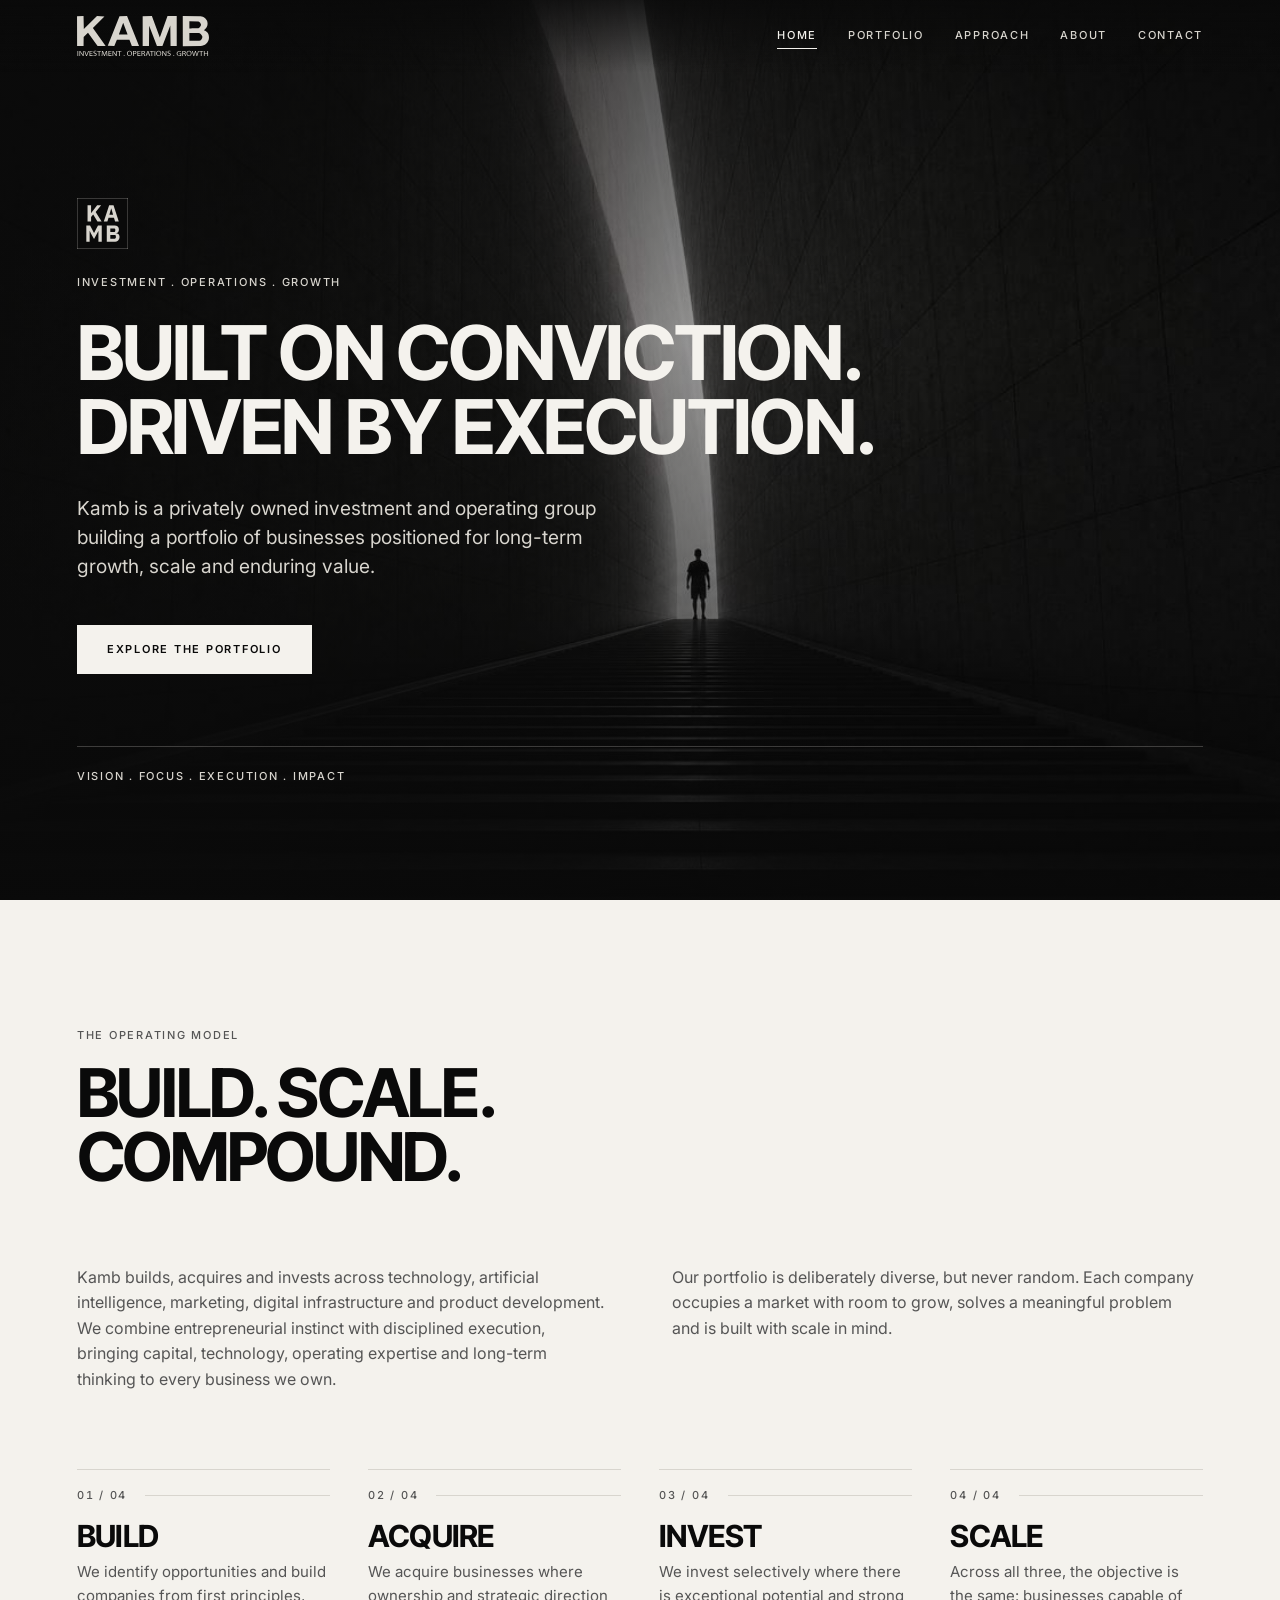
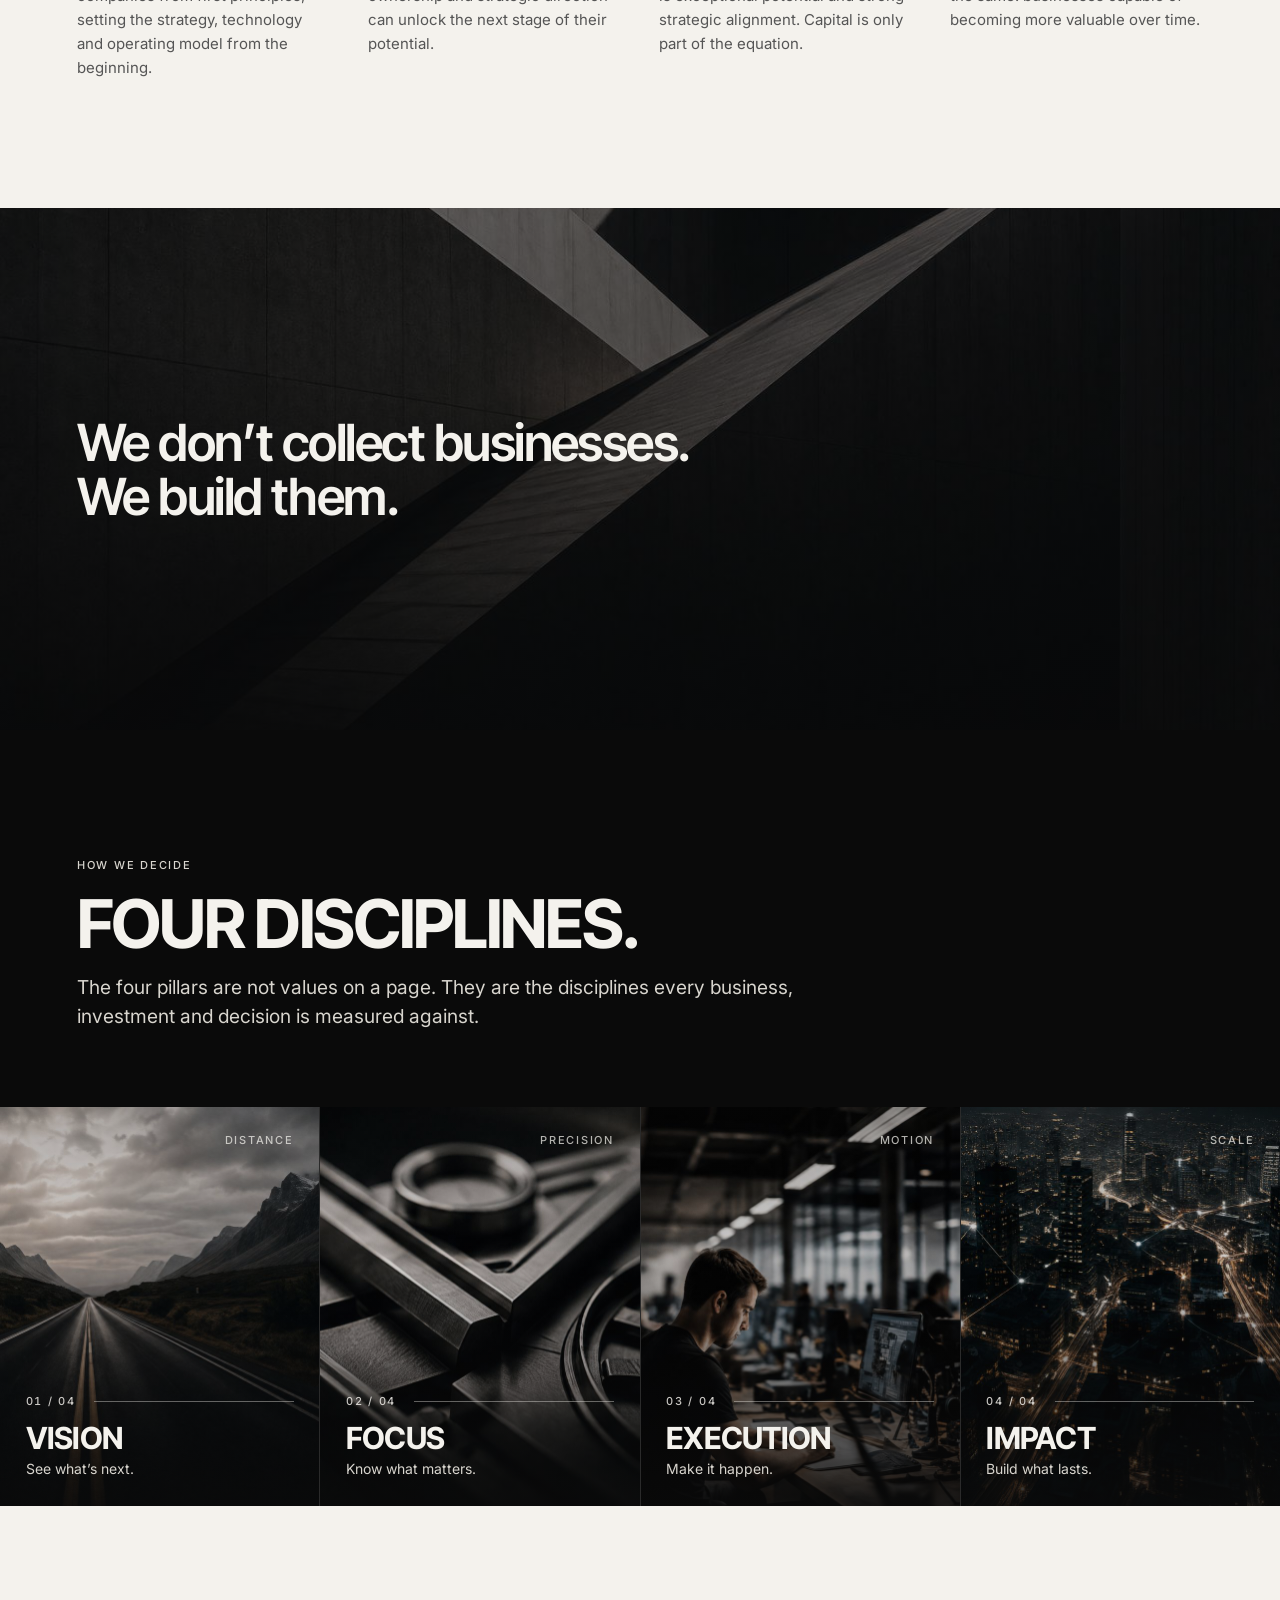
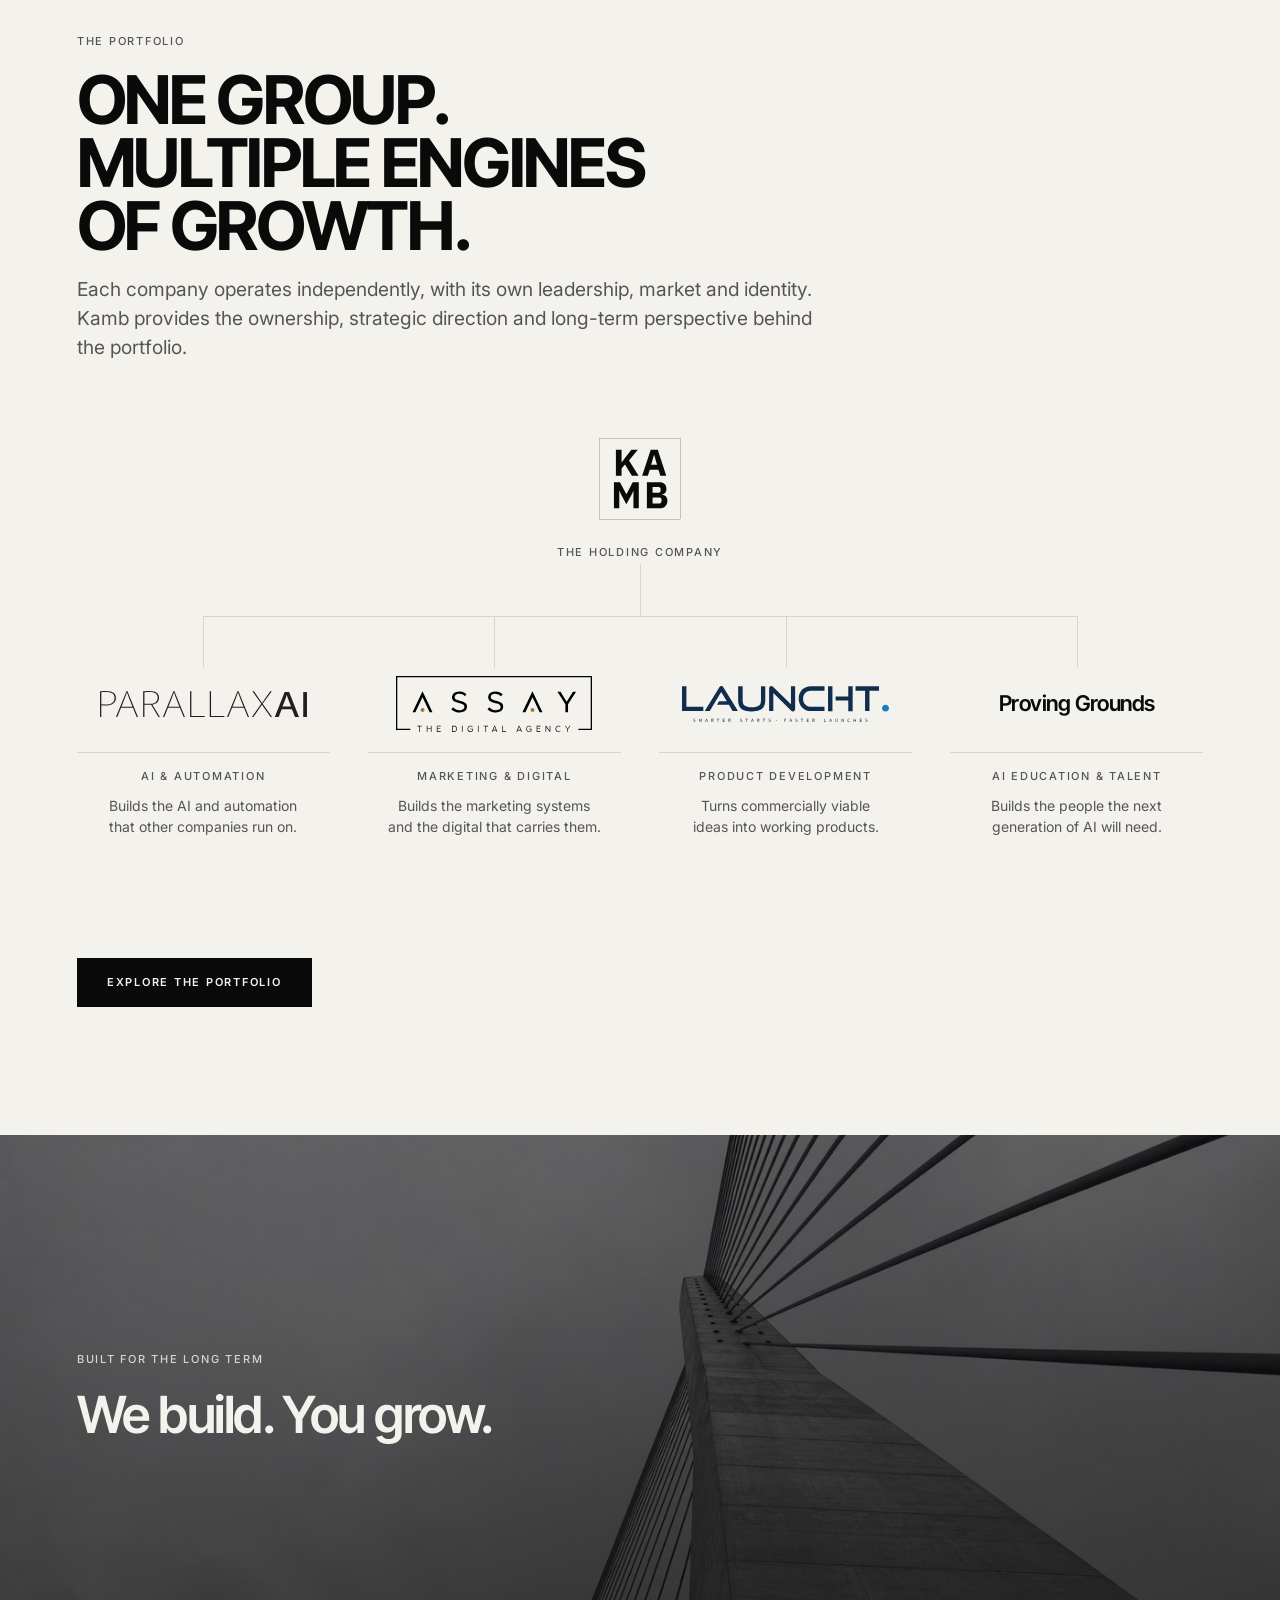
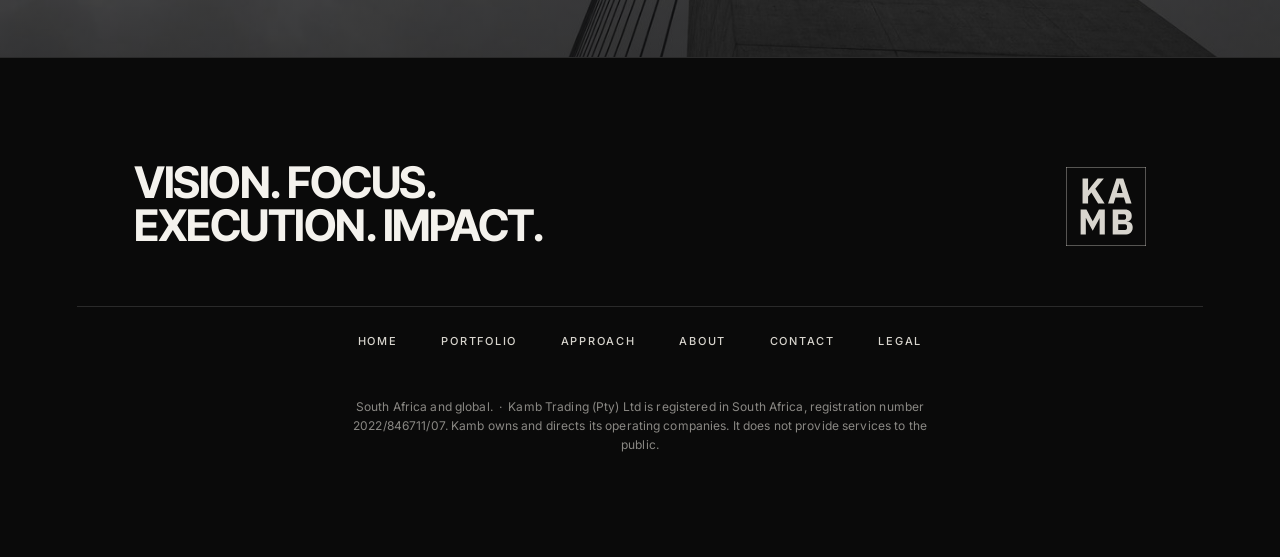
==== commit 24b5546b: "Kamb preview: rebuild with the brand photography" ====
--- a/index.html
+++ b/index.html
@@ -10,8 +10,8 @@
 <meta property="og:type" content="website">
 <meta property="og:image" content="https://kamb.co.za/assets/img/hero-1400.jpg">
 <meta name="twitter:card" content="summary_large_image">
-<link rel="icon" href="assets/kamb-block-on-light.svg" type="image/svg+xml">
-<link rel="apple-touch-icon" href="assets/kamb-block-on-light.svg">
+<link rel="icon" href="assets/kamb-block-black.svg" type="image/svg+xml">
+<link rel="apple-touch-icon" href="assets/kamb-block-black.svg">
 <link rel="preconnect" href="https://fonts.googleapis.com">
 <link rel="preconnect" href="https://fonts.gstatic.com" crossorigin>
 <link href="https://fonts.googleapis.com/css2?family=Inter+Tight:wght@500;600;700&family=Inter:wght@400;500;600&display=swap" rel="stylesheet">
@@ -24,7 +24,7 @@
 </div></div></header>
 <main id="main"><section class="bleed bleed-tall on-black"><img src="assets/img/hero-2400.jpg" srcset="assets/img/hero-1400.jpg 1400w, assets/img/hero-2400.jpg 2400w" sizes="100vw" width="2400" height="1350" alt="A figure walking alone up a lit slot in a vast concrete chamber." decoding="async" fetchpriority="high"><div class="wrap">
   <div class="hero">
-    <img class="hero-mark" src="./assets/kamb-block-on-dark.svg" alt="" width="56" height="56">
+    <img class="hero-mark" src="./assets/kamb-block-black.svg" alt="" width="56" height="56">
     <p class="over">Investment . Operations . Growth</p>
     <h1 class="position">Built on conviction.<br>Driven by execution.</h1>
     <p class="lede muted">Kamb is a privately owned investment and operating group building a
@@ -75,7 +75,7 @@
   </div>
   <div class="arch rv">
   <div class="arch-top">
-    <img class="arch-mark" src="assets/kamb-block-on-light.svg" alt="Kamb" width="58"
+    <img class="arch-mark" src="assets/kamb-block-bone.svg" alt="Kamb" width="58"
          height="58">
     <span class="over">The holding company</span>
   </div>
@@ -89,7 +89,7 @@
 <footer class="site"><div class="wrap">
   <div class="foot-top">
     <p class="foot-pillars">Vision. Focus.<br>Execution. Impact.</p>
-    <img class="foot-block" src="assets/kamb-block-on-dark.svg" alt="Kamb" width="82"
+    <img class="foot-block" src="assets/kamb-block-black.svg" alt="Kamb" width="82"
          height="82">
   </div>
   <nav class="foot-nav" aria-label="Footer"><a href="./">Home</a><a href="./portfolio/">Portfolio</a><a href="./approach/">Approach</a><a href="./about/">About</a><a href="./contact/">Contact</a><a href="./legal/">Legal</a></nav>
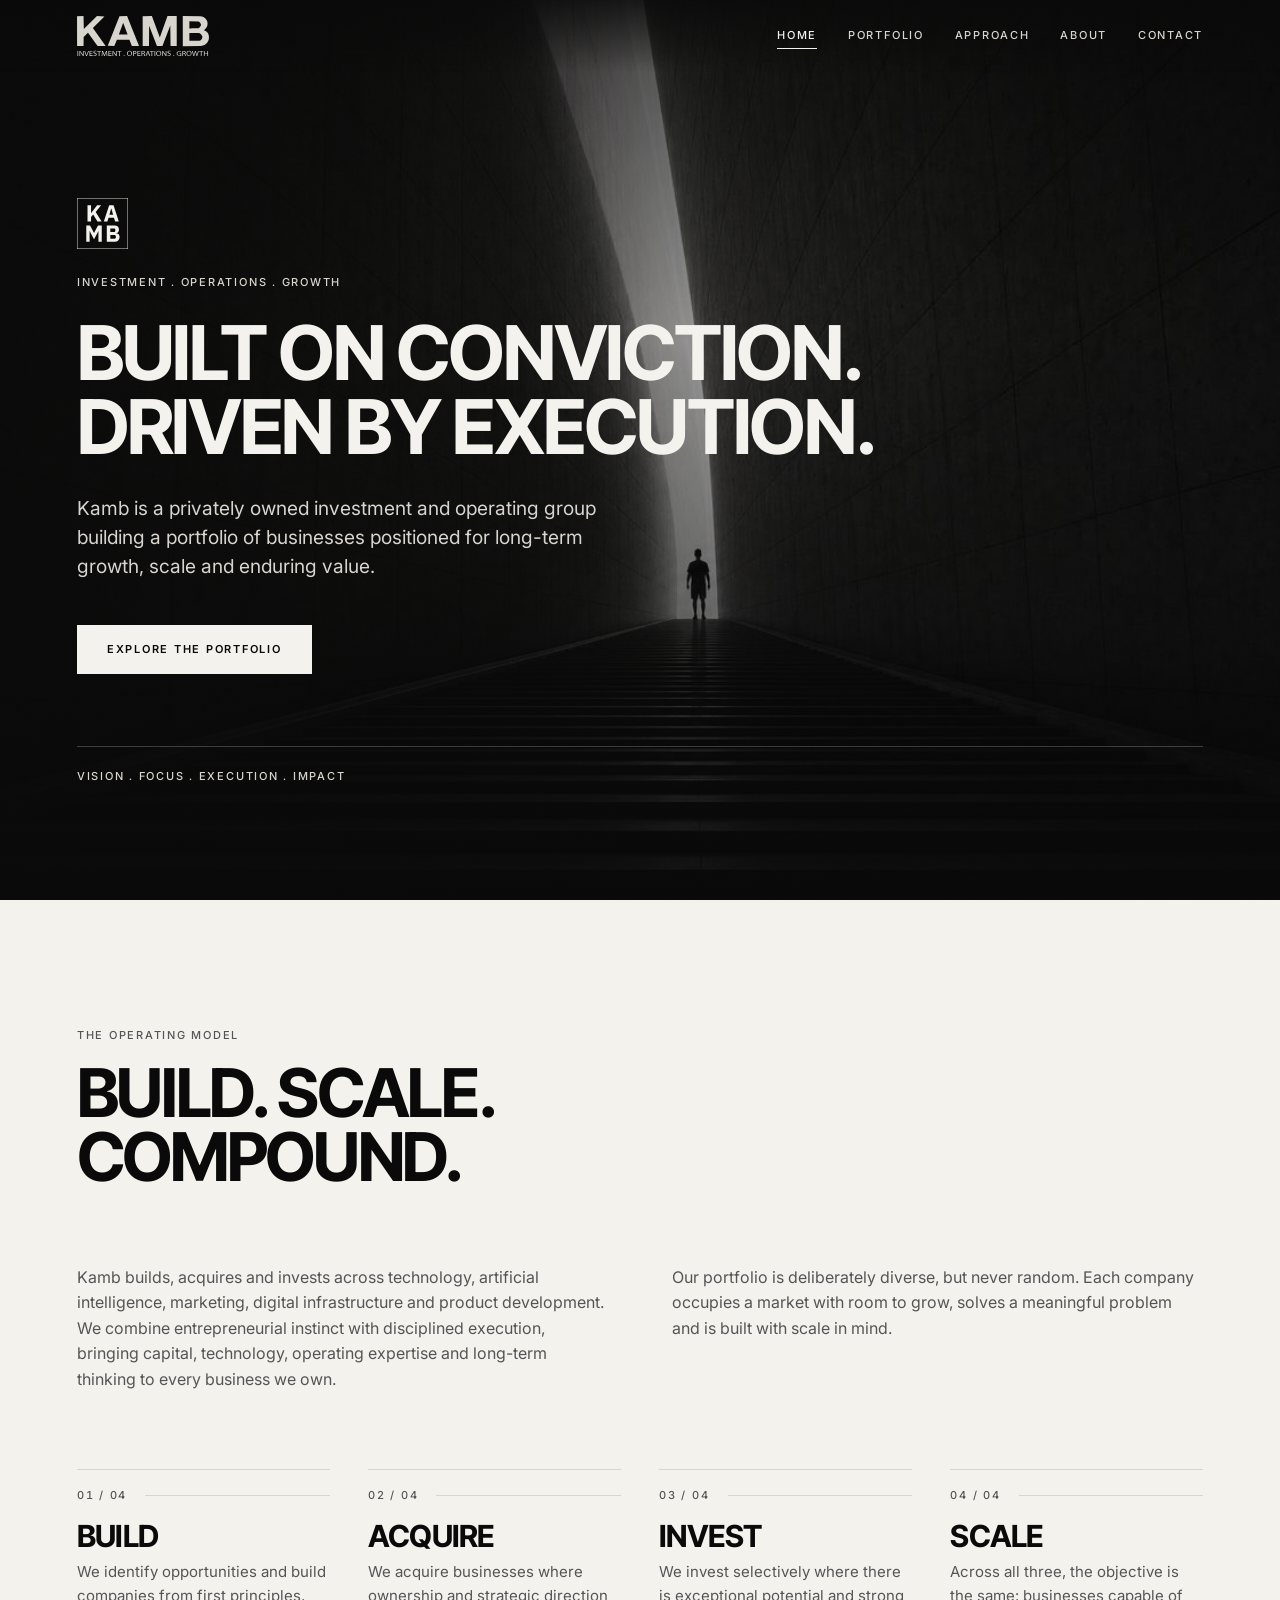
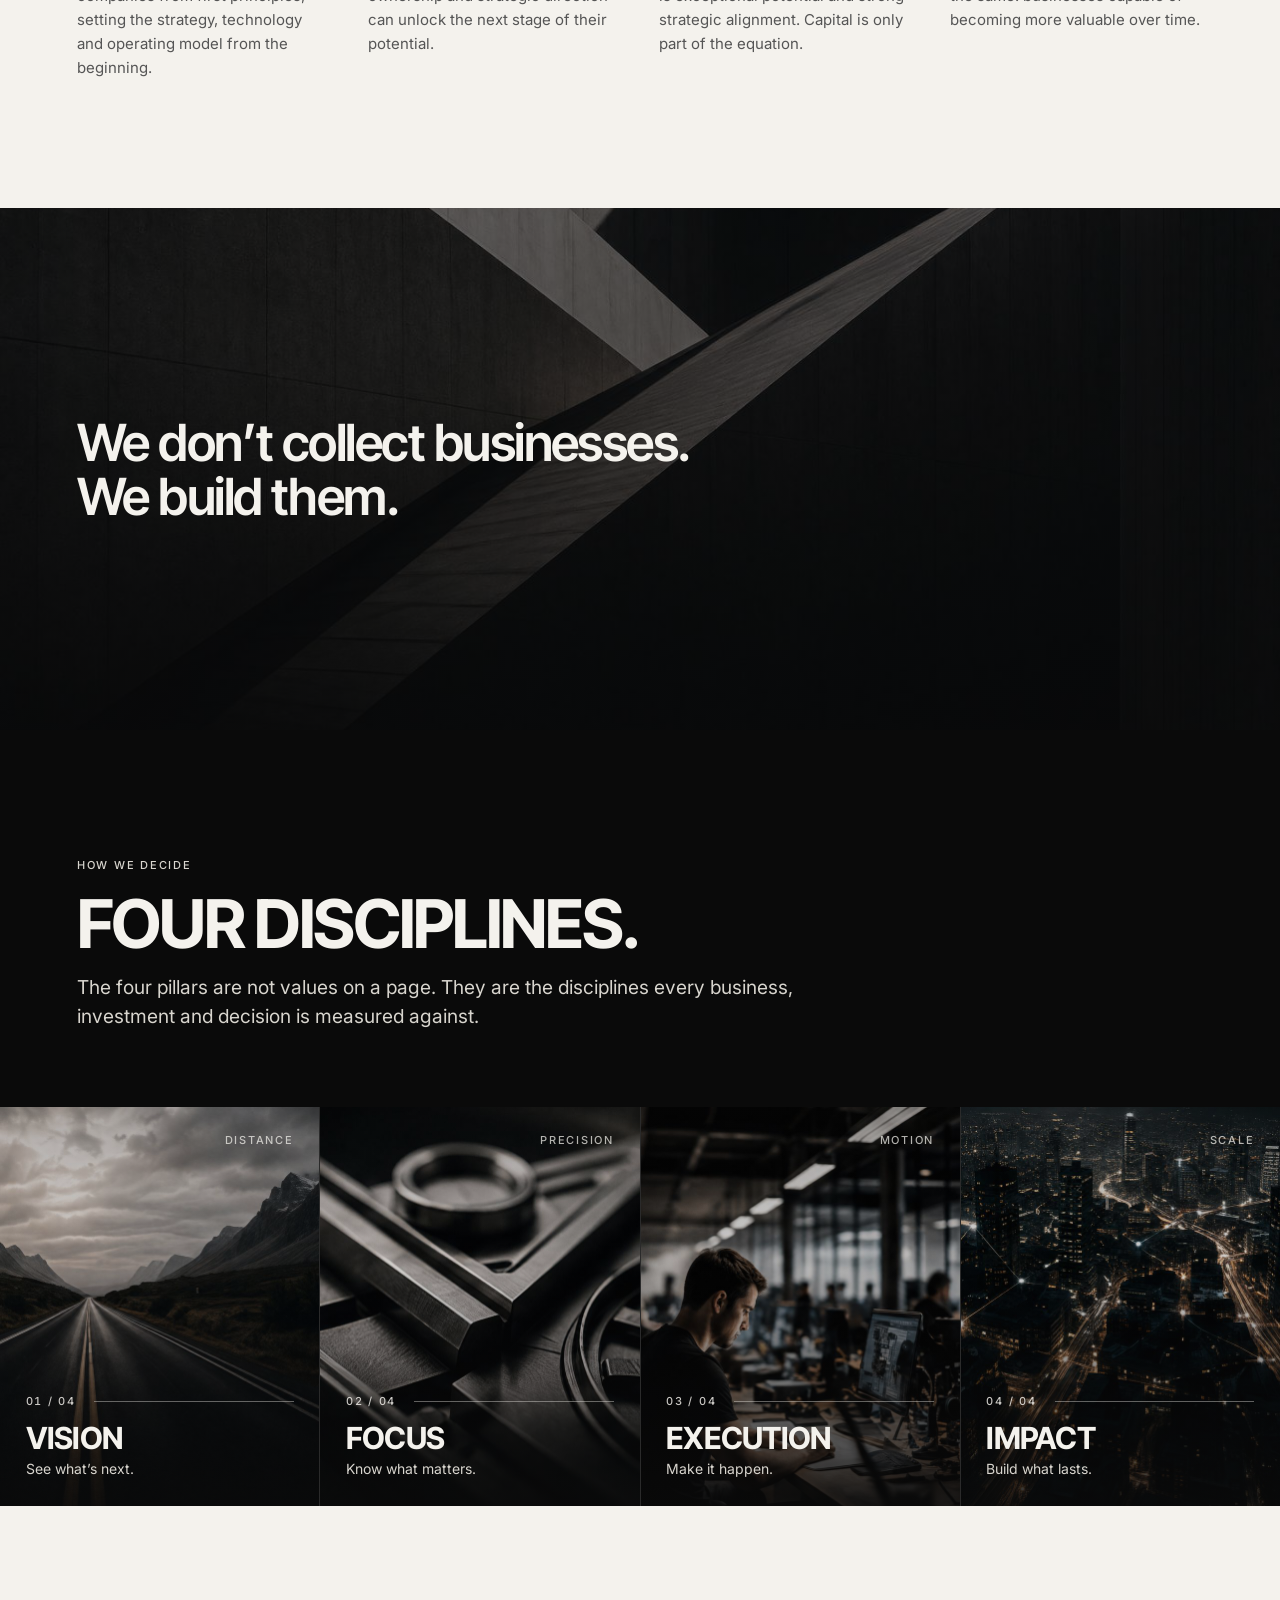
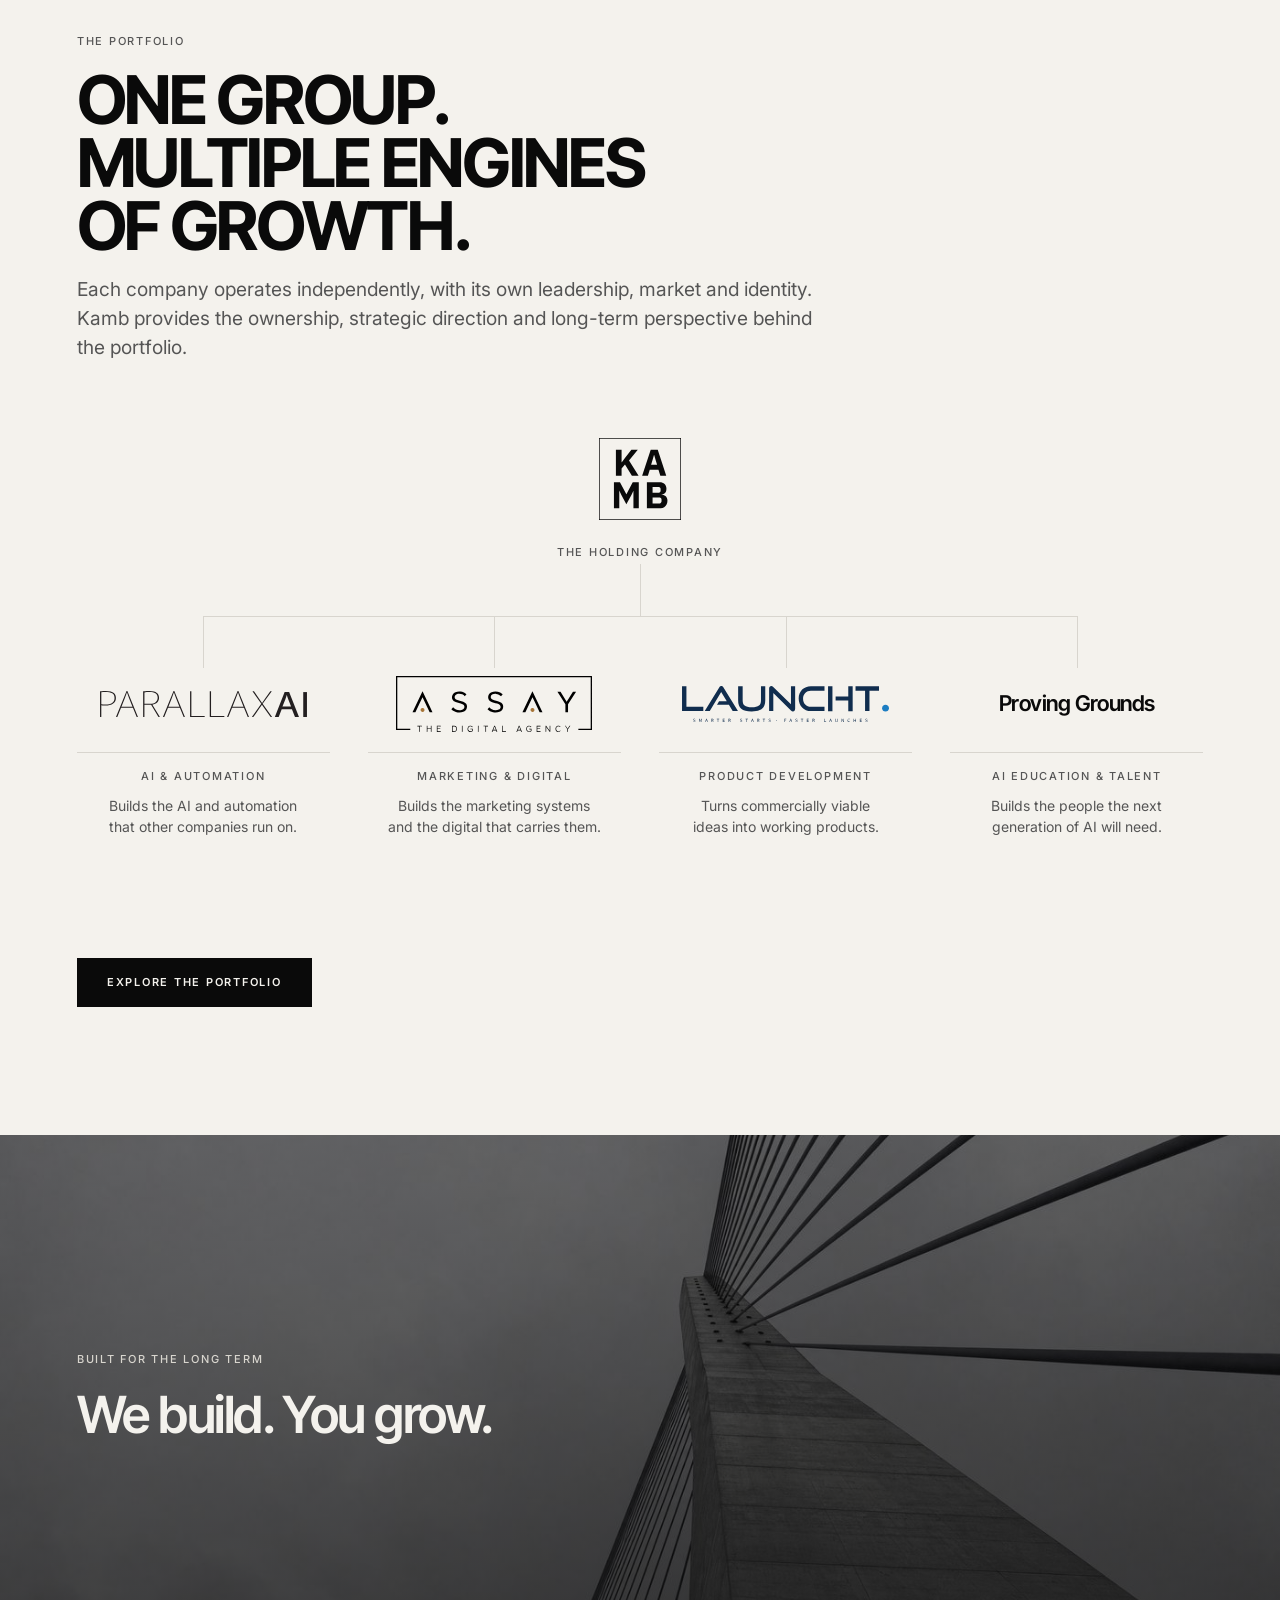
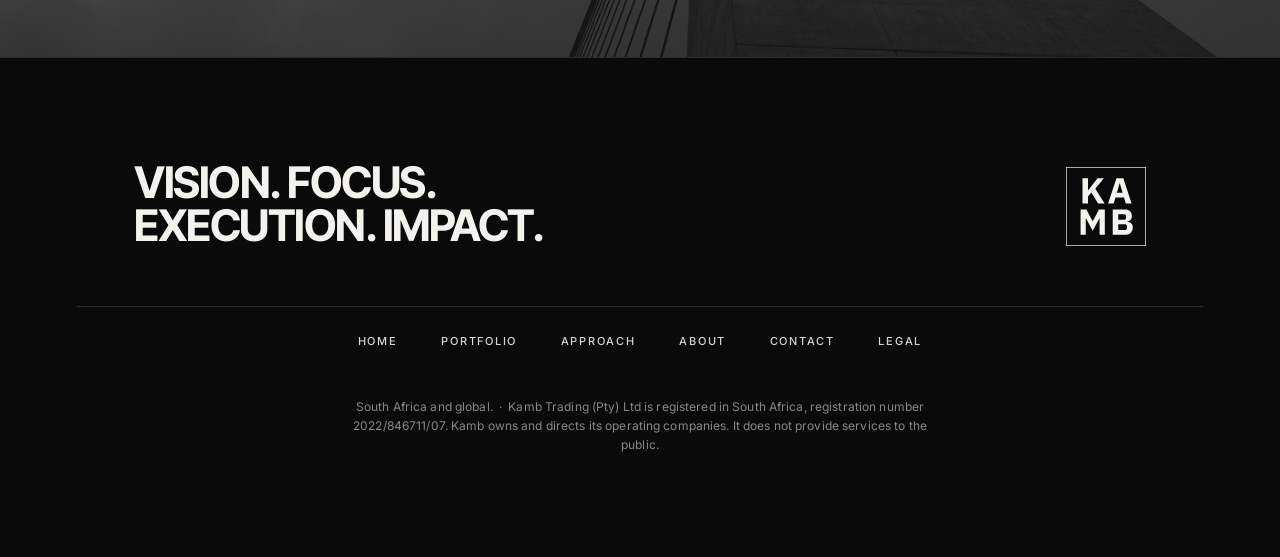
==== commit d912fa82: "Kamb preview: rebuild with the brand photography" ====
--- a/index.html
+++ b/index.html
@@ -10,8 +10,8 @@
 <meta property="og:type" content="website">
 <meta property="og:image" content="https://kamb.co.za/assets/img/hero-1400.jpg">
 <meta name="twitter:card" content="summary_large_image">
-<link rel="icon" href="assets/kamb-block-black.svg" type="image/svg+xml">
-<link rel="apple-touch-icon" href="assets/kamb-block-black.svg">
+<link rel="icon" href="assets/kamb-block-outline-black.svg" type="image/svg+xml">
+<link rel="apple-touch-icon" href="assets/kamb-block-outline-black.svg">
 <link rel="preconnect" href="https://fonts.googleapis.com">
 <link rel="preconnect" href="https://fonts.gstatic.com" crossorigin>
 <link href="https://fonts.googleapis.com/css2?family=Inter+Tight:wght@500;600;700&family=Inter:wght@400;500;600&display=swap" rel="stylesheet">
@@ -24,7 +24,7 @@
 </div></div></header>
 <main id="main"><section class="bleed bleed-tall on-black"><img src="assets/img/hero-2400.jpg" srcset="assets/img/hero-1400.jpg 1400w, assets/img/hero-2400.jpg 2400w" sizes="100vw" width="2400" height="1350" alt="A figure walking alone up a lit slot in a vast concrete chamber." decoding="async" fetchpriority="high"><div class="wrap">
   <div class="hero">
-    <img class="hero-mark" src="./assets/kamb-block-black.svg" alt="" width="56" height="56">
+    <img class="hero-mark" src="./assets/kamb-block-outline-bone.svg" alt="" width="56" height="56">
     <p class="over">Investment . Operations . Growth</p>
     <h1 class="position">Built on conviction.<br>Driven by execution.</h1>
     <p class="lede muted">Kamb is a privately owned investment and operating group building a
@@ -75,7 +75,7 @@
   </div>
   <div class="arch rv">
   <div class="arch-top">
-    <img class="arch-mark" src="assets/kamb-block-bone.svg" alt="Kamb" width="58"
+    <img class="arch-mark" src="assets/kamb-block-outline-black.svg" alt="Kamb" width="58"
          height="58">
     <span class="over">The holding company</span>
   </div>
@@ -89,8 +89,8 @@
 <footer class="site"><div class="wrap">
   <div class="foot-top">
     <p class="foot-pillars">Vision. Focus.<br>Execution. Impact.</p>
-    <img class="foot-block" src="assets/kamb-block-black.svg" alt="Kamb" width="82"
-         height="82">
+    <img class="foot-block" src="assets/kamb-block-outline-bone.svg" alt="Kamb"
+         width="82" height="82">
   </div>
   <nav class="foot-nav" aria-label="Footer"><a href="./">Home</a><a href="./portfolio/">Portfolio</a><a href="./approach/">Approach</a><a href="./about/">About</a><a href="./contact/">Contact</a><a href="./legal/">Legal</a></nav>
   <p class="legal">South Africa and global. &nbsp;&middot;&nbsp; Kamb Trading (Pty) Ltd is registered in South
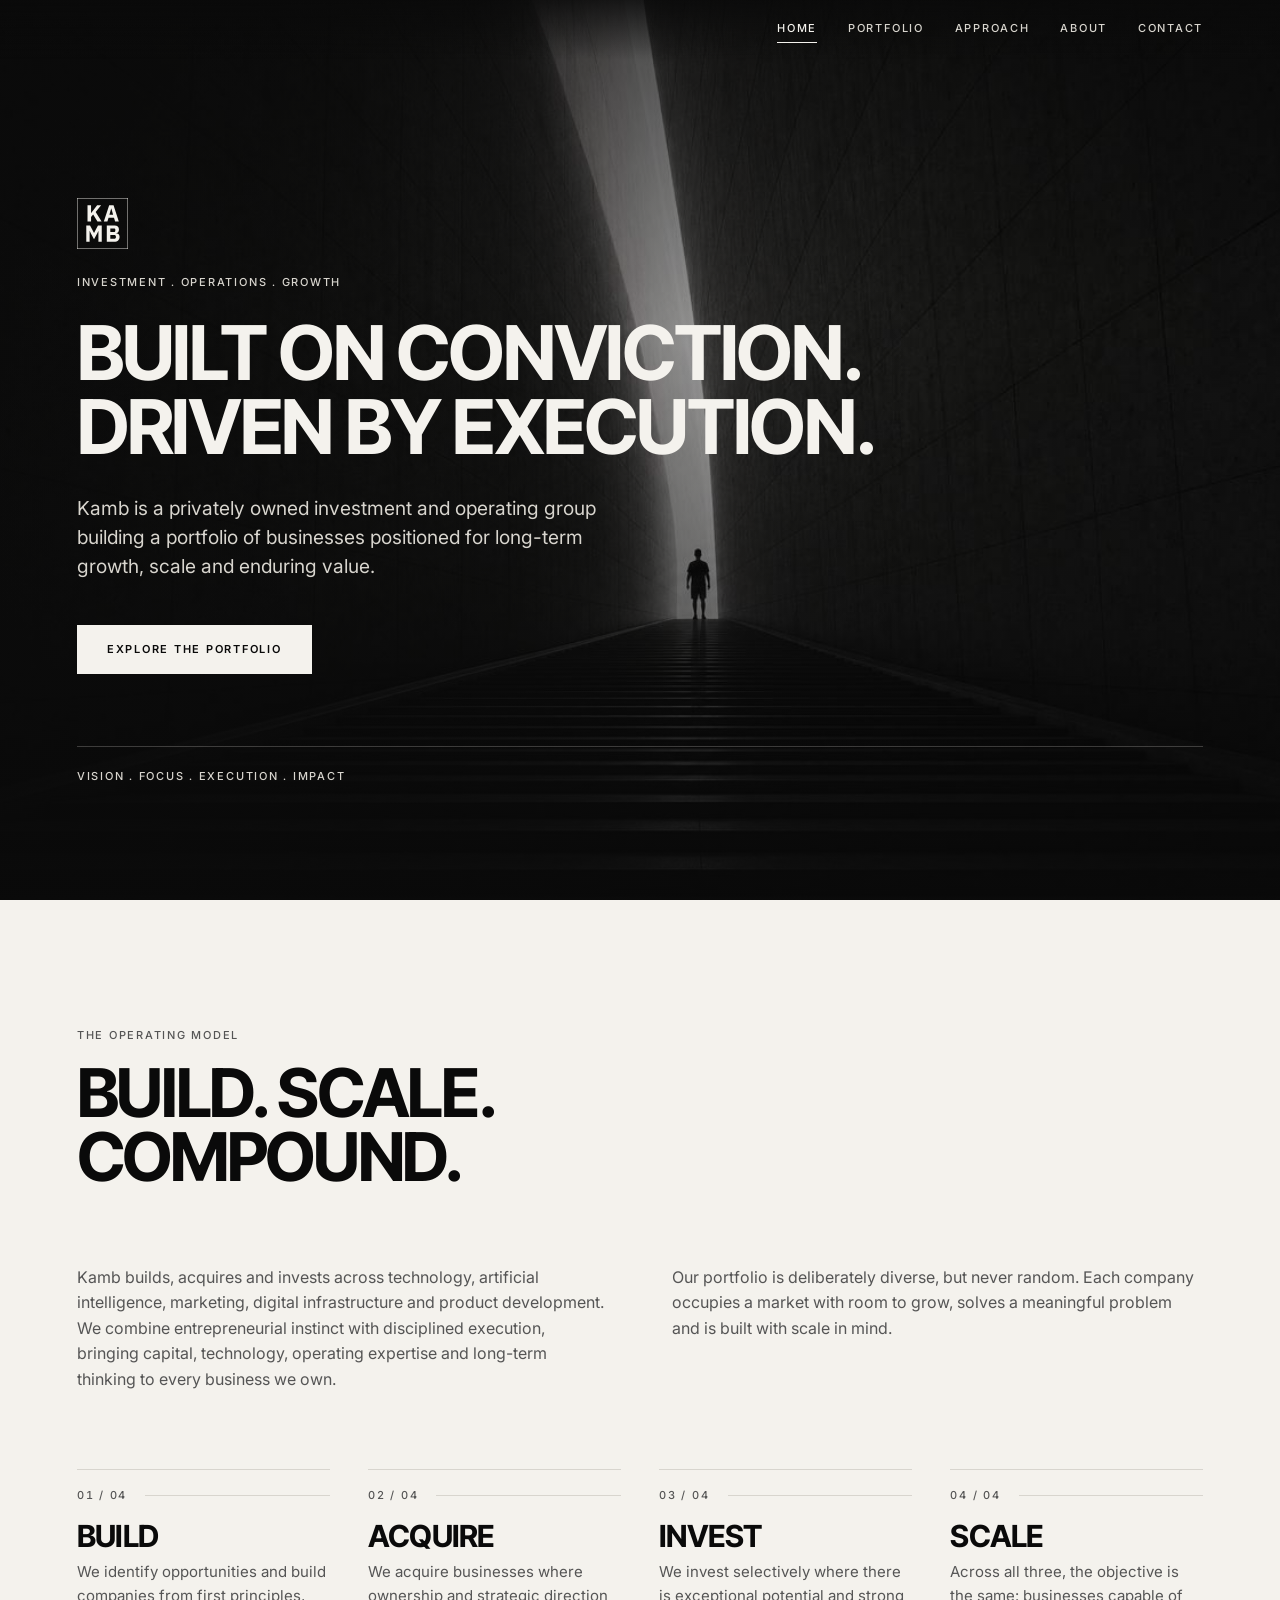
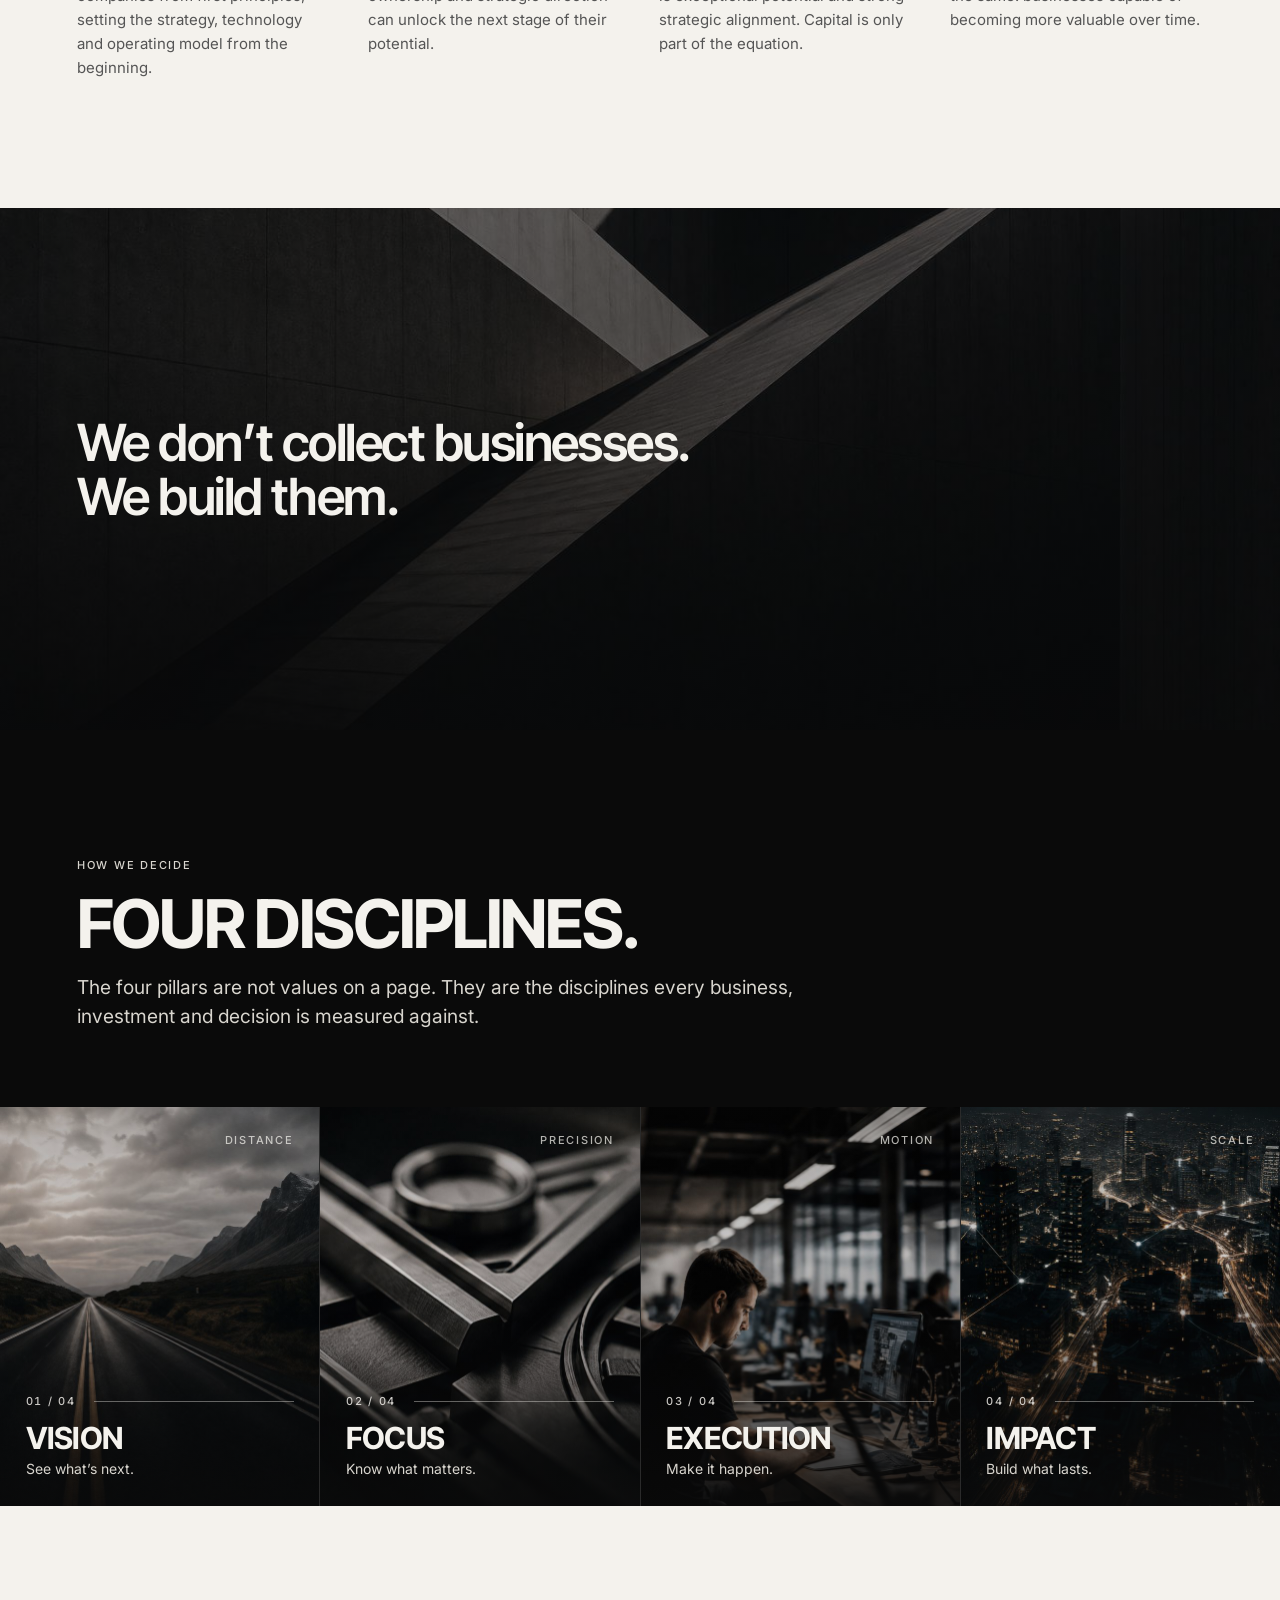
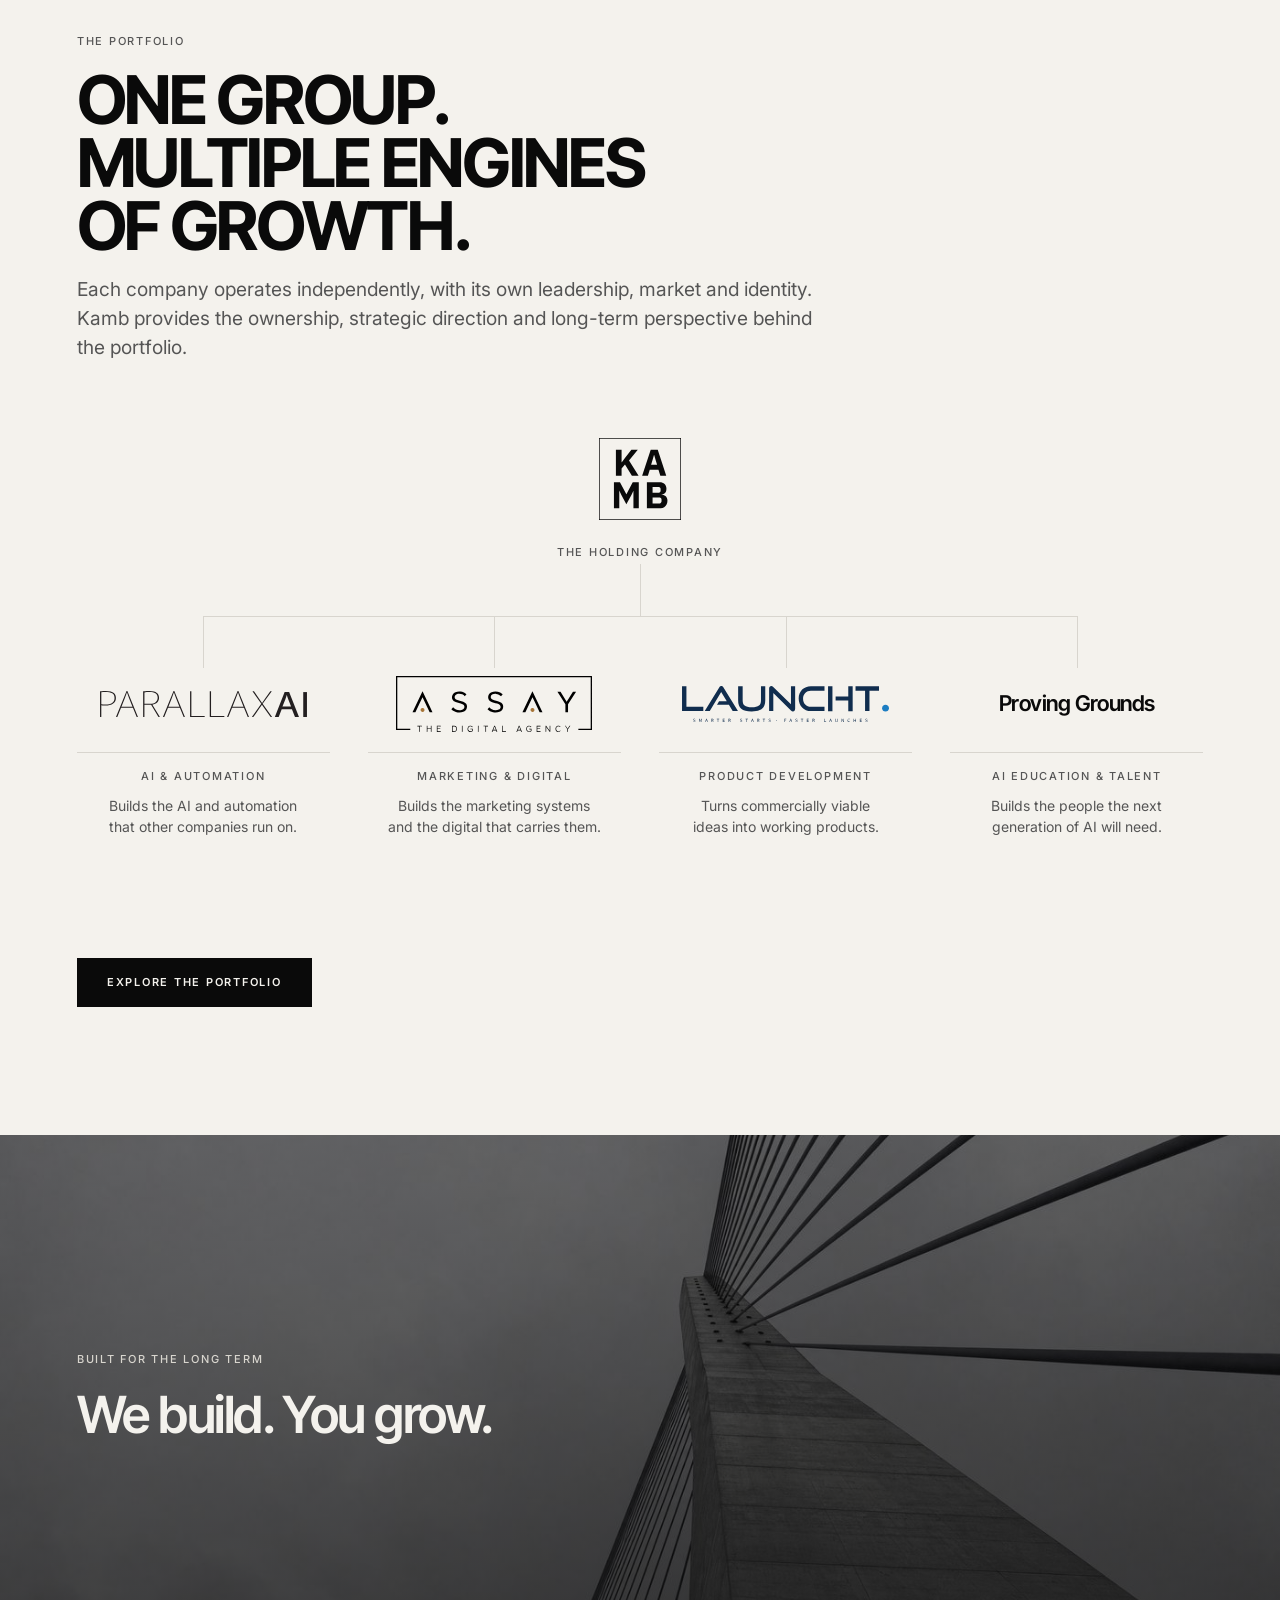
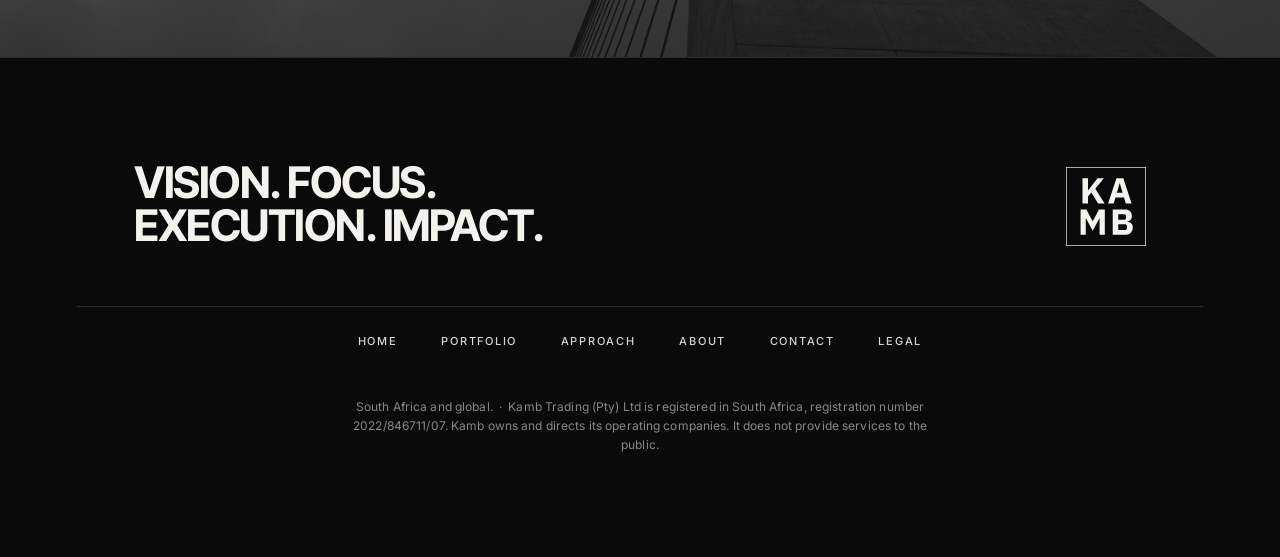
==== commit 5f35516d: "Kamb preview: rebuild with the brand photography" ====
--- a/index.html
+++ b/index.html
@@ -19,7 +19,6 @@
 </head><body>
 <a class="skip" href="#main">Skip to content</a>
 <header class="site"><div class="bar"><div class="bar-in">
-  <a class="brand" href="./" aria-label="Kamb, home"><img class="logo" src="assets/kamb-wordmark-on-dark.svg" alt="Kamb" width="132" height="40"></a>
   <nav aria-label="Primary"><a href="./" aria-current="page">Home</a><a href="./portfolio/">Portfolio</a><a href="./approach/">Approach</a><a href="./about/">About</a><a href="./contact/">Contact</a></nav>
 </div></div></header>
 <main id="main"><section class="bleed bleed-tall on-black"><img src="assets/img/hero-2400.jpg" srcset="assets/img/hero-1400.jpg 1400w, assets/img/hero-2400.jpg 2400w" sizes="100vw" width="2400" height="1350" alt="A figure walking alone up a lit slot in a vast concrete chamber." decoding="async" fetchpriority="high"><div class="wrap">
--- a/assets/kamb.css
+++ b/assets/kamb.css
@@ -68,10 +68,8 @@
   backdrop-filter:saturate(140%) blur(14px)}
 .bar{position:relative}
 .bar{padding:16px var(--pad)}
-.bar-in{display:flex;align-items:center;justify-content:space-between;gap:24px;
+.bar-in{display:flex;align-items:center;justify-content:flex-end;gap:24px;
   max-width:var(--max);margin:0 auto}
-.bar .logo{width:132px;flex:none;opacity:0;transition:opacity .45s var(--ease)}
-header.site.solid .bar .logo,.bar .brand:focus-visible .logo{opacity:1}
 .bar nav{display:flex;gap:clamp(14px,2.4vw,34px);overflow-x:auto;scrollbar-width:none;
   -webkit-overflow-scrolling:touch}
 .bar nav::-webkit-scrollbar{display:none}
@@ -397,14 +395,12 @@
 @media (max-width:719px){
   .adv{grid-template-columns:1fr;gap:8px}
   .bar{padding-top:12px;padding-bottom:12px}
-  .bar-in{flex-direction:column;align-items:flex-start;gap:10px}
-  .bar .logo{width:32px}
+  .bar-in{justify-content:flex-start}
   .bar nav{flex-wrap:wrap;overflow:visible;gap:8px 18px}
   /* The wrapped nav makes the bar about 105px tall. Fixed, that is a permanent lid on a
      844px screen, so on phones the header scrolls away instead. The hero loses its bleed
      to the very top edge; it keeps 92svh, which is the trade worth making. */
   header.site{position:static;background:var(--black);border-bottom-color:var(--hair-dark)}
   header.site::before{display:none}
-  .bar .logo{opacity:1;width:112px}
   .bleed-tall{min-height:min(92svh,760px)}
 }
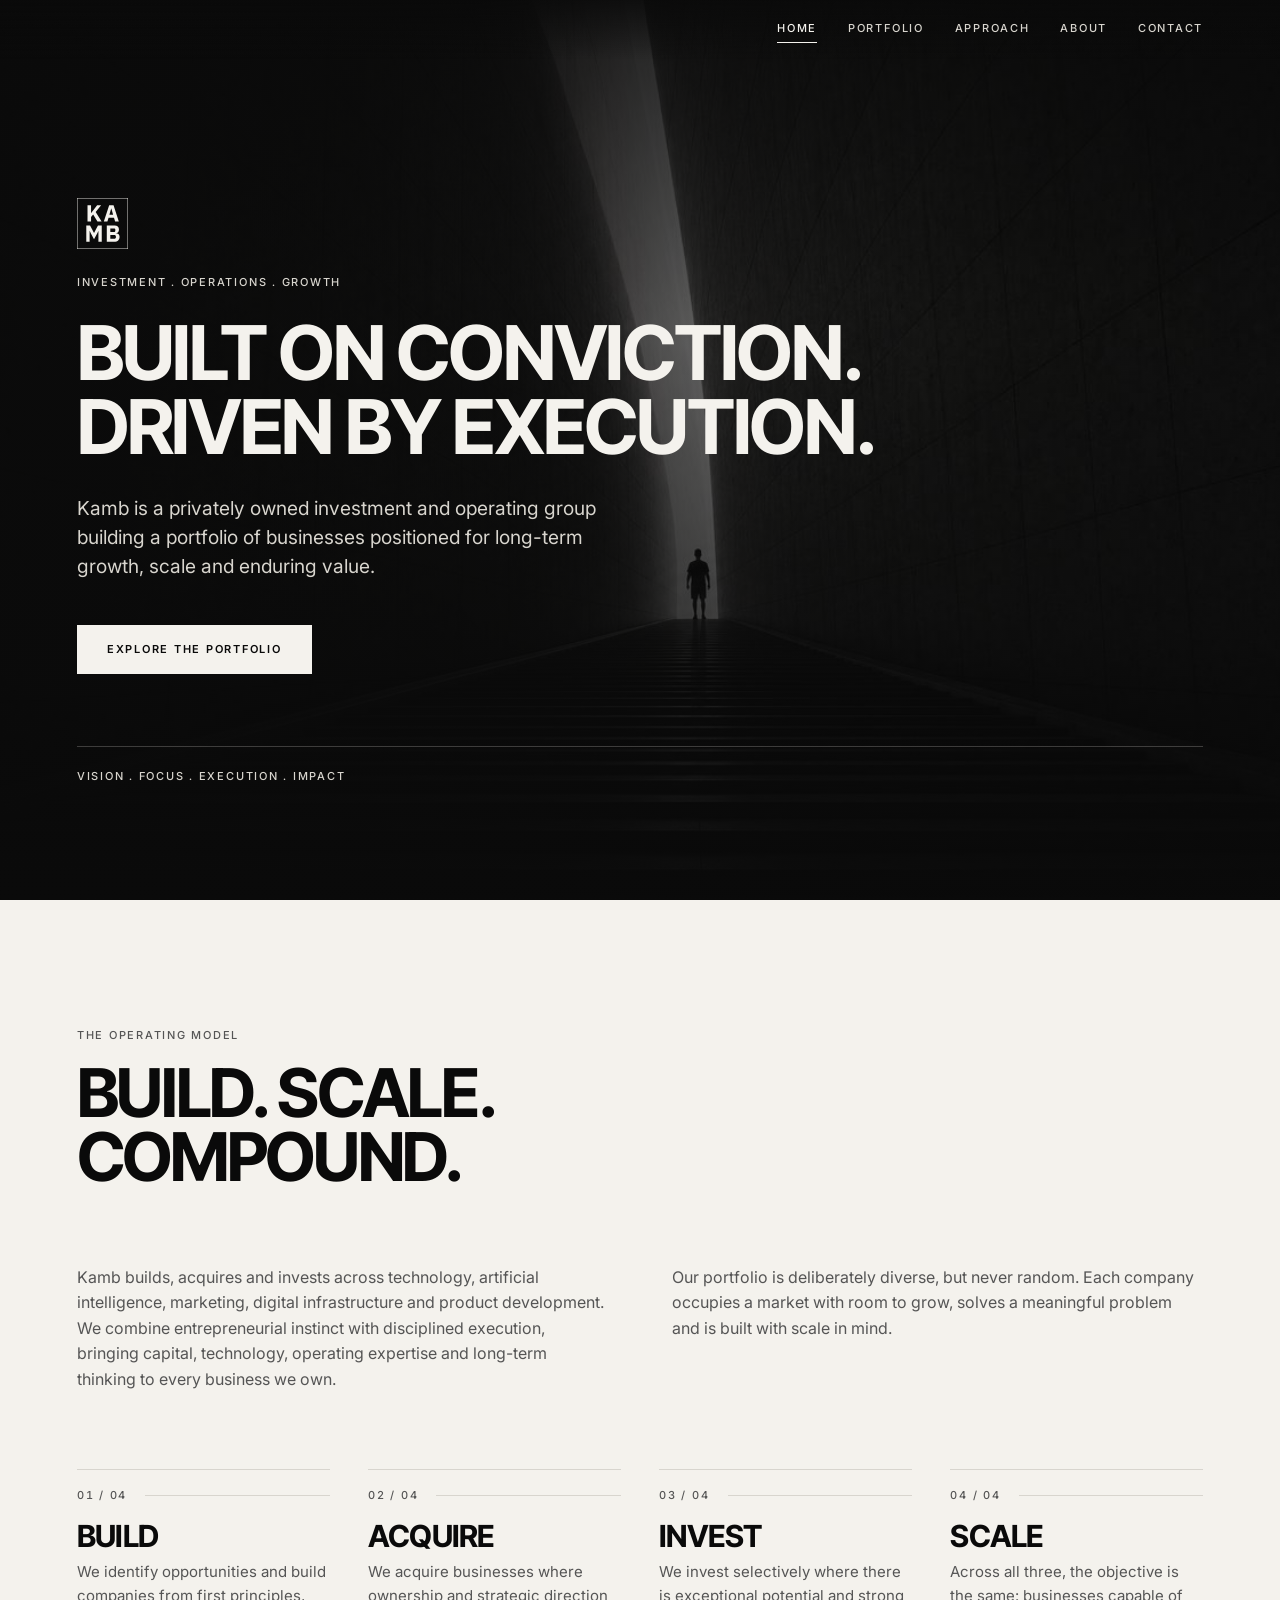
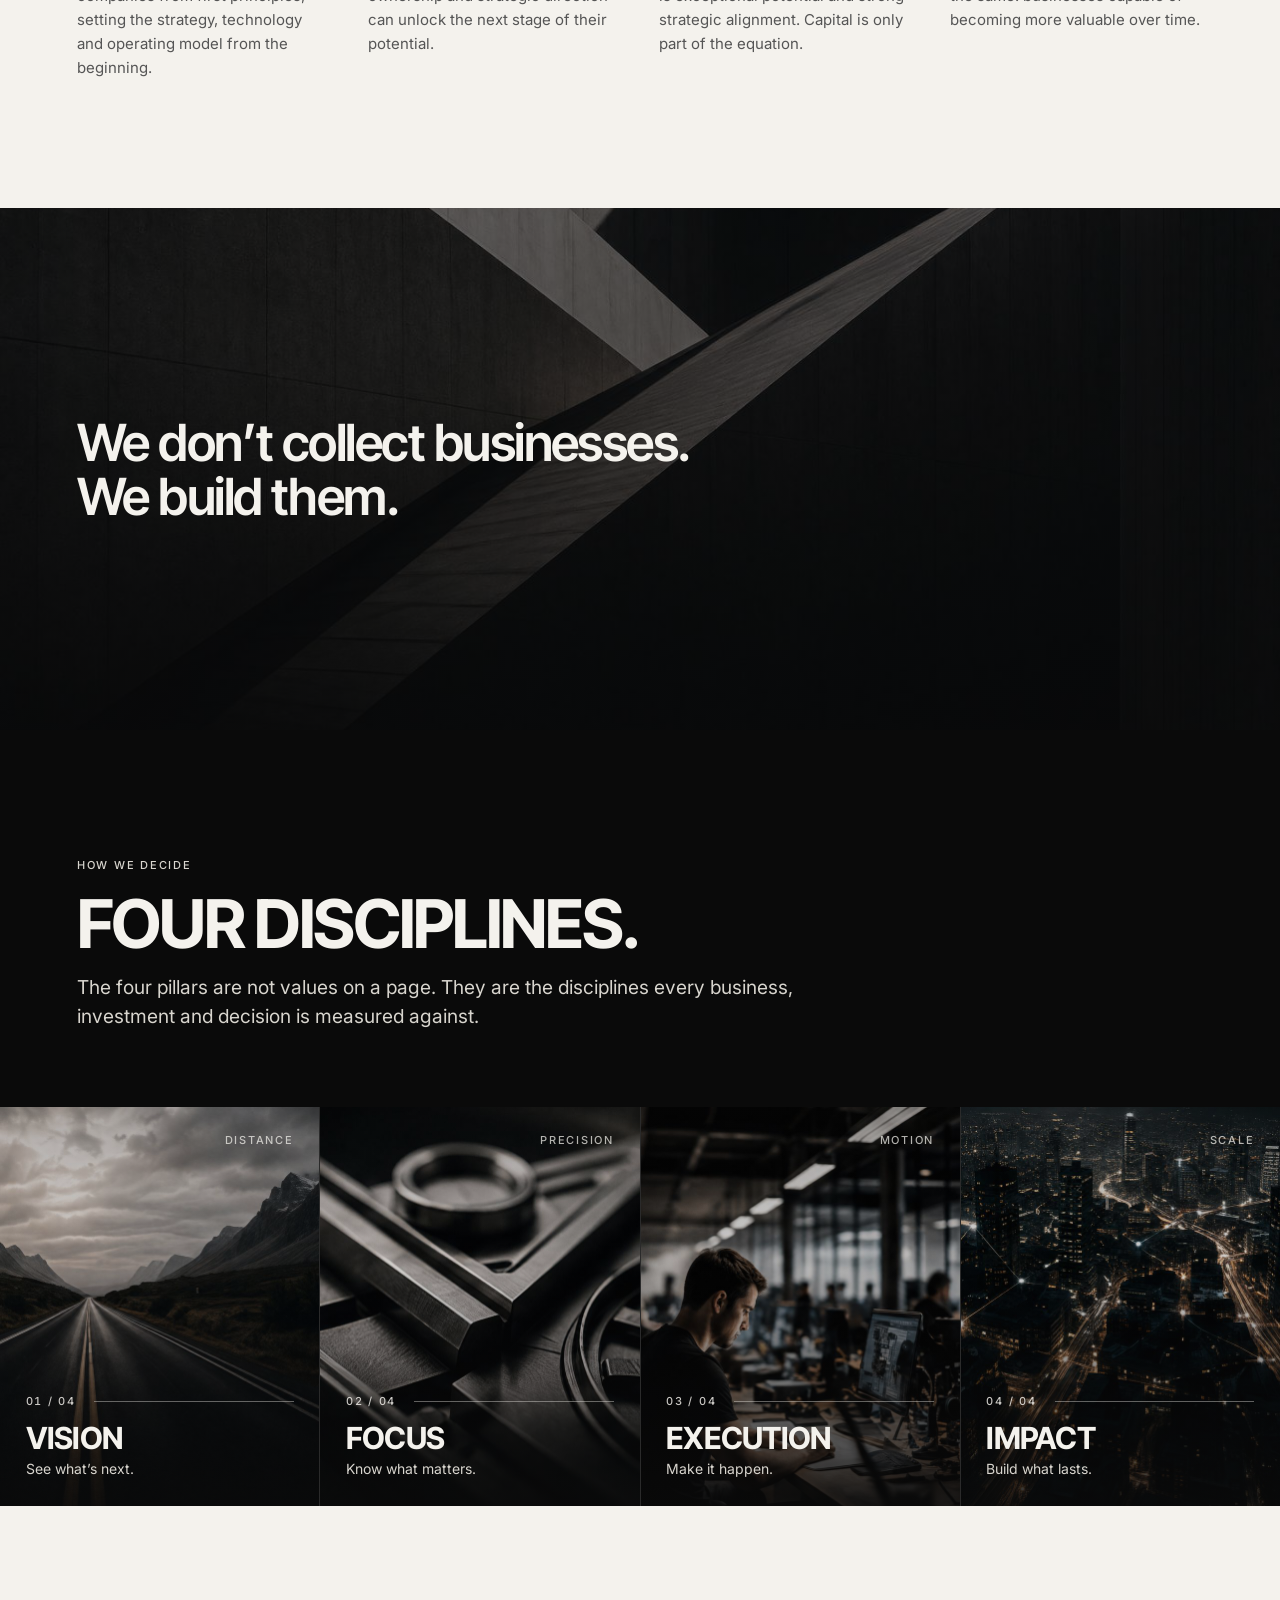
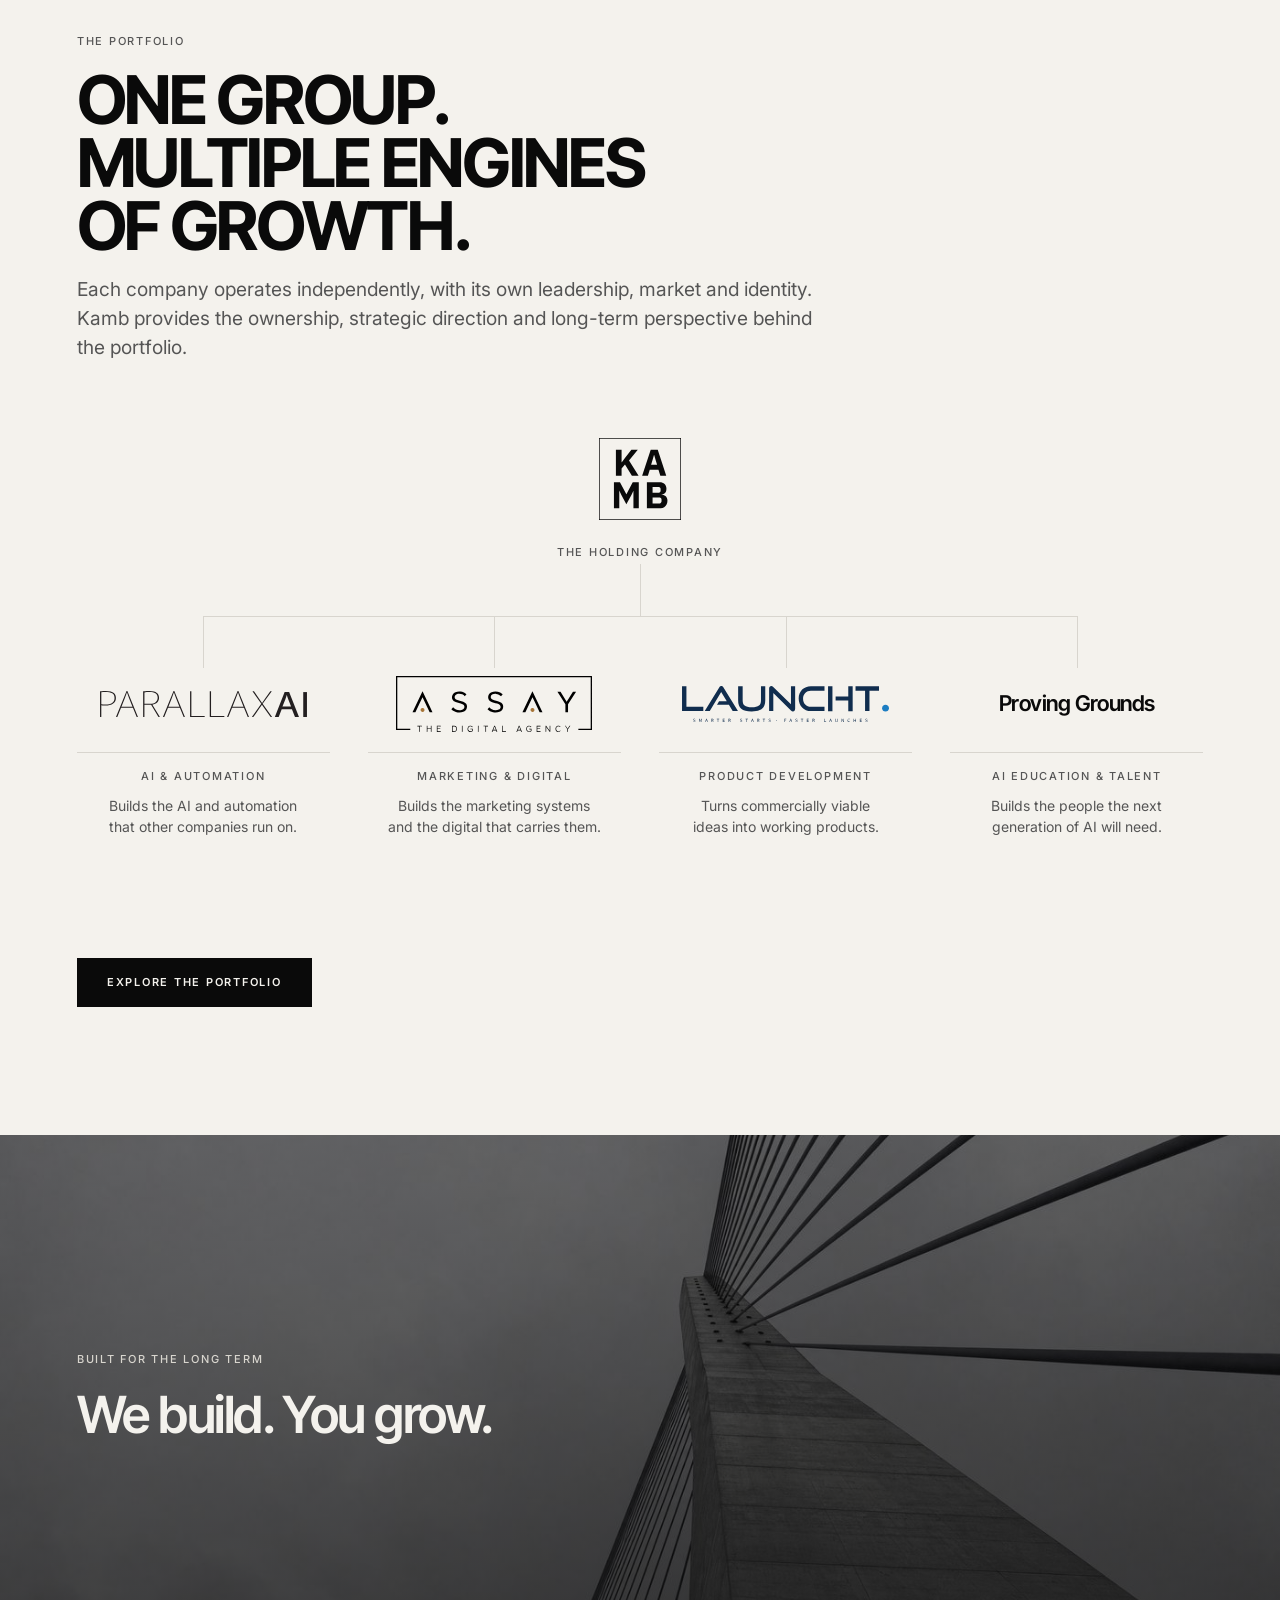
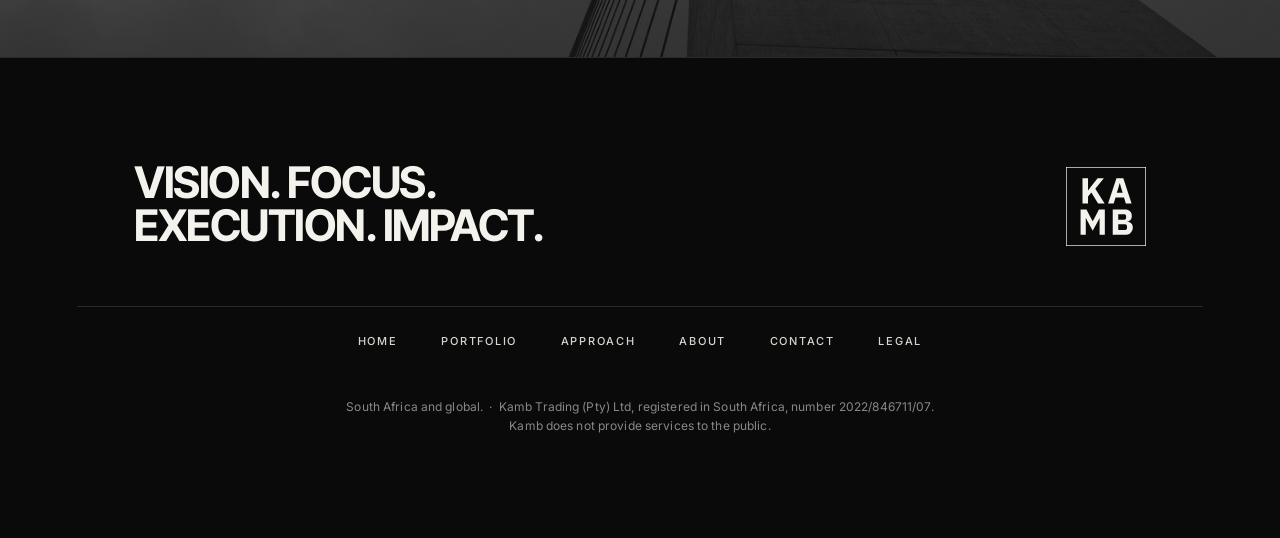
==== commit f9b69863: "Kamb preview: rebuild with the brand photography" ====
--- a/index.html
+++ b/index.html
@@ -92,9 +92,9 @@
          width="82" height="82">
   </div>
   <nav class="foot-nav" aria-label="Footer"><a href="./">Home</a><a href="./portfolio/">Portfolio</a><a href="./approach/">Approach</a><a href="./about/">About</a><a href="./contact/">Contact</a><a href="./legal/">Legal</a></nav>
-  <p class="legal">South Africa and global. &nbsp;&middot;&nbsp; Kamb Trading (Pty) Ltd is registered in South
-  Africa, registration number 2022/846711/07. Kamb owns and directs its operating companies.
-  It does not provide services to the public.</p>
+  <p class="legal">South Africa and global. &nbsp;&middot;&nbsp; Kamb Trading (Pty) Ltd,
+  registered in South Africa, number 2022/846711/07. Kamb does not provide services to the
+  public.</p>
 </div></footer>
 <script>(function(){
   var d=document.documentElement;d.classList.add('js');
--- a/assets/kamb.css
+++ b/assets/kamb.css
@@ -22,15 +22,17 @@
 .on-black{background:var(--black);color:var(--bone)}
 .on-bone{background:var(--bone);color:var(--black)}
 .on-stone{background:var(--stone);color:var(--black)}
-.on-stone.textured{position:relative;isolation:isolate;overflow:hidden}
-.on-stone.textured>img{position:absolute;inset:0;width:100%;height:100%;object-fit:cover;
-  z-index:-2;opacity:.30;filter:grayscale(1) brightness(1.9) contrast(.55)}
-.on-stone.textured::after{content:"";position:absolute;inset:0;z-index:-1;
-  background:linear-gradient(180deg,rgba(216,213,206,.62) 0%,rgba(216,213,206,.44) 50%,
-    rgba(216,213,206,.7) 100%)}
 .on-stone .muted{color:var(--black)}
 .on-stone .over{color:var(--graphite)}
 .on-stone .dev-rule{background:var(--graphite)}
+
+/* A section that IS a photograph. Tarryn 01/09/2026: "remove the layer over the image."
+   So there is no scrim of any kind here - no veil, no gradient, no filter. It works only
+   because of the frame she chose: b10's lower half is already deep shadow, so the band
+   carries bone type the way the photograph is lit rather than because a rectangle was
+   painted over it. **A different frame in this slot will need checking, not assuming.** */
+.photo-band{display:block;background:var(--black);line-height:0}
+.photo-band img{width:100%;height:clamp(280px,44svh,520px);object-fit:cover}
 
 /* --- type: two extremes, nothing between --- */
 h1,h2,h3{font-family:var(--display);font-weight:700;letter-spacing:-0.035em;
@@ -92,8 +94,8 @@
   padding:clamp(56px,9vw,120px) var(--pad);overflow:hidden}
 .bleed>img{position:absolute;inset:0;width:100%;height:100%;object-fit:cover;z-index:-2}
 .bleed::after{content:"";position:absolute;inset:0;z-index:-1;
-  background:linear-gradient(180deg,rgba(10,10,10,.62) 0%,rgba(10,10,10,.24) 38%,
-    rgba(10,10,10,.52) 74%,rgba(10,10,10,.88) 100%)}
+  background:linear-gradient(180deg,rgba(10,10,10,.82) 0%,rgba(10,10,10,.46) 38%,
+    rgba(10,10,10,.70) 74%,rgba(10,10,10,.96) 100%)}
 .bleed .wrap{width:100%}
 /* The light variant. Same photograph, a bone wash instead of a black one, and the type
    inverts with it. The header has to invert too or the nav disappears into the sky - see
@@ -101,20 +103,21 @@
 .bleed.light{color:var(--black)}
 .bleed.light::after{background:linear-gradient(180deg,rgba(216,213,206,.70) 0%,
   rgba(216,213,206,.56) 42%,rgba(216,213,206,.72) 100%)}
-.bleed.light .over{color:var(--graphite)}
+.bleed.light .over{color:var(--black)}
 .bleed.light .muted{color:var(--graphite)}
 .bleed.light .dev-rule{background:var(--stone)}
 .bleed-tall{min-height:min(100svh,980px);align-items:flex-end}
 .bleed-tall::before{content:"";position:absolute;inset:0;z-index:-1;
-  background:linear-gradient(90deg,rgba(10,10,10,.78) 0%,rgba(10,10,10,.42) 42%,
+  background:linear-gradient(90deg,rgba(10,10,10,.92) 0%,rgba(10,10,10,.62) 42%,
     rgba(10,10,10,0) 72%)}
 @media (max-width:719px){.bleed-tall::before{background:rgba(10,10,10,.42)}}
 .bleed-mid{min-height:min(66svh,680px);align-items:flex-end}
+.bleed-mid.high{align-items:center}
 .bleed-deep{min-height:min(82svh,860px);align-items:flex-end}
 .bleed-mid::after{background:linear-gradient(180deg,rgba(10,10,10,.76) 0%,
   rgba(10,10,10,.40) 34%,rgba(10,10,10,.72) 76%,rgba(10,10,10,.94) 100%)}
-.bleed-mid.light::after{background:linear-gradient(180deg,rgba(216,213,206,.74) 0%,
-  rgba(216,213,206,.58) 38%,rgba(216,213,206,.66) 78%,rgba(216,213,206,.78) 100%)}
+.bleed-mid.light::after{background:linear-gradient(180deg,rgba(216,213,206,.10) 0%,
+  rgba(216,213,206,.04) 45%,rgba(216,213,206,.16) 100%)}
 .bleed-band{min-height:min(58svh,560px);align-items:center;justify-content:flex-start}
 .bleed-band::after{background:linear-gradient(180deg,rgba(10,10,10,.58) 0%,
   rgba(10,10,10,.78) 100%)}
@@ -170,6 +173,14 @@
 .pil p{color:var(--stone);font-size:14px}
 .pil .dev{margin-bottom:14px}
 .pil .dev .over{color:rgba(244,242,237,.82)}
+
+/* The pillar blocks on Approach run their pictures a little smaller than the portfolio
+   blocks do - the text beside them is longer, and a full-width figure made the pair feel
+   top heavy. */
+.ed.pillar-ed .ed-fig{max-width:84%}
+.ed.pillar-ed:not(.flip) .ed-fig{margin-right:auto}
+.ed.pillar-ed.flip .ed-fig{margin-left:auto}
+@media (max-width:719px){.ed.pillar-ed .ed-fig{max-width:100%}}
 
 /* --- editorial block: one picture, one column of words, alternating --------- */
 .ed{display:grid;gap:clamp(24px,4vw,64px);align-items:center;
@@ -281,27 +292,29 @@
    text much smaller, maybe even a line with dots for each process question, like a graph."
    Five nodes on one hairline. Squares rather than dots, because the brand has no rounded
    corners anywhere else and a circle here would be the only one on the site. */
-.track{position:relative;display:grid;grid-template-columns:repeat(5,1fr);
-  margin-top:clamp(34px,4vw,56px)}
-.track::before{content:"";position:absolute;top:33px;left:10%;right:10%;height:1px;
-  background:var(--hair-dark)}
-.on-stone .track::before{background:var(--graphite)}
-.on-stone .node p{color:var(--black)}
-.on-stone .node .pip{background:var(--black)}
+.track{--num:clamp(2rem,3.2vw,2.8rem);position:relative;display:grid;
+  grid-template-columns:repeat(5,1fr);margin-top:clamp(34px,4vw,56px)}
+/* The rule runs through the MIDDLE of the numerals. Tying its offset to half the numeral's
+   own font size holds that at every width, where a hand-picked pixel only held at one. */
+.track::before{content:"";position:absolute;top:calc(var(--num) * .5);left:10%;right:10%;
+  height:1px;background:var(--hair-dark)}
+
 .node{display:flex;flex-direction:column;align-items:center;text-align:center;
   padding:0 clamp(8px,1vw,18px)}
-.node .over{margin-bottom:16px}
-.node .pip{width:9px;height:9px;background:var(--bone);margin-bottom:22px;
-  position:relative;z-index:1}
+/* A bold numeral instead of the NN / TT device and a pip - Tarryn 01/09/2026. Five short
+   questions on one line do not need the sequence device; one glyph says it. The numeral
+   carries the section ground as its own background so it knocks a gap in the rule. */
+.node .num{font-family:var(--display);font-weight:700;letter-spacing:-0.03em;
+  font-size:var(--num);line-height:1;color:var(--bone);margin-bottom:22px;
+  position:relative;z-index:1;padding:0 16px;background:var(--black)}
 .node p{font-size:15px;line-height:1.45;color:var(--stone);max-width:22ch}
 @media (max-width:719px){
   .track{grid-template-columns:1fr;gap:0}
-  .track::before{top:0;bottom:0;left:4px;right:auto;width:1px;height:auto}
-  .node{flex-direction:row;align-items:baseline;gap:18px;text-align:left;padding:0 0 0 24px}
-  .node .over{margin:0;order:2}
-  .node .pip{position:absolute;left:0;margin:0;transform:translateY(8px)}
-  .node p{max-width:none;order:1;flex:1}
-  .node{position:relative;padding-bottom:22px}
+  .track::before{top:0;bottom:0;left:15px;right:auto;width:1px;height:auto}
+  .node{position:relative;flex-direction:row;align-items:baseline;gap:20px;text-align:left;
+    padding:0 0 26px 0}
+  .node .num{margin:0;font-size:1.6rem;min-width:32px;text-align:center;padding:0}
+  .node p{max-width:none;flex:1}
 }
 
 /* --- statement --- */
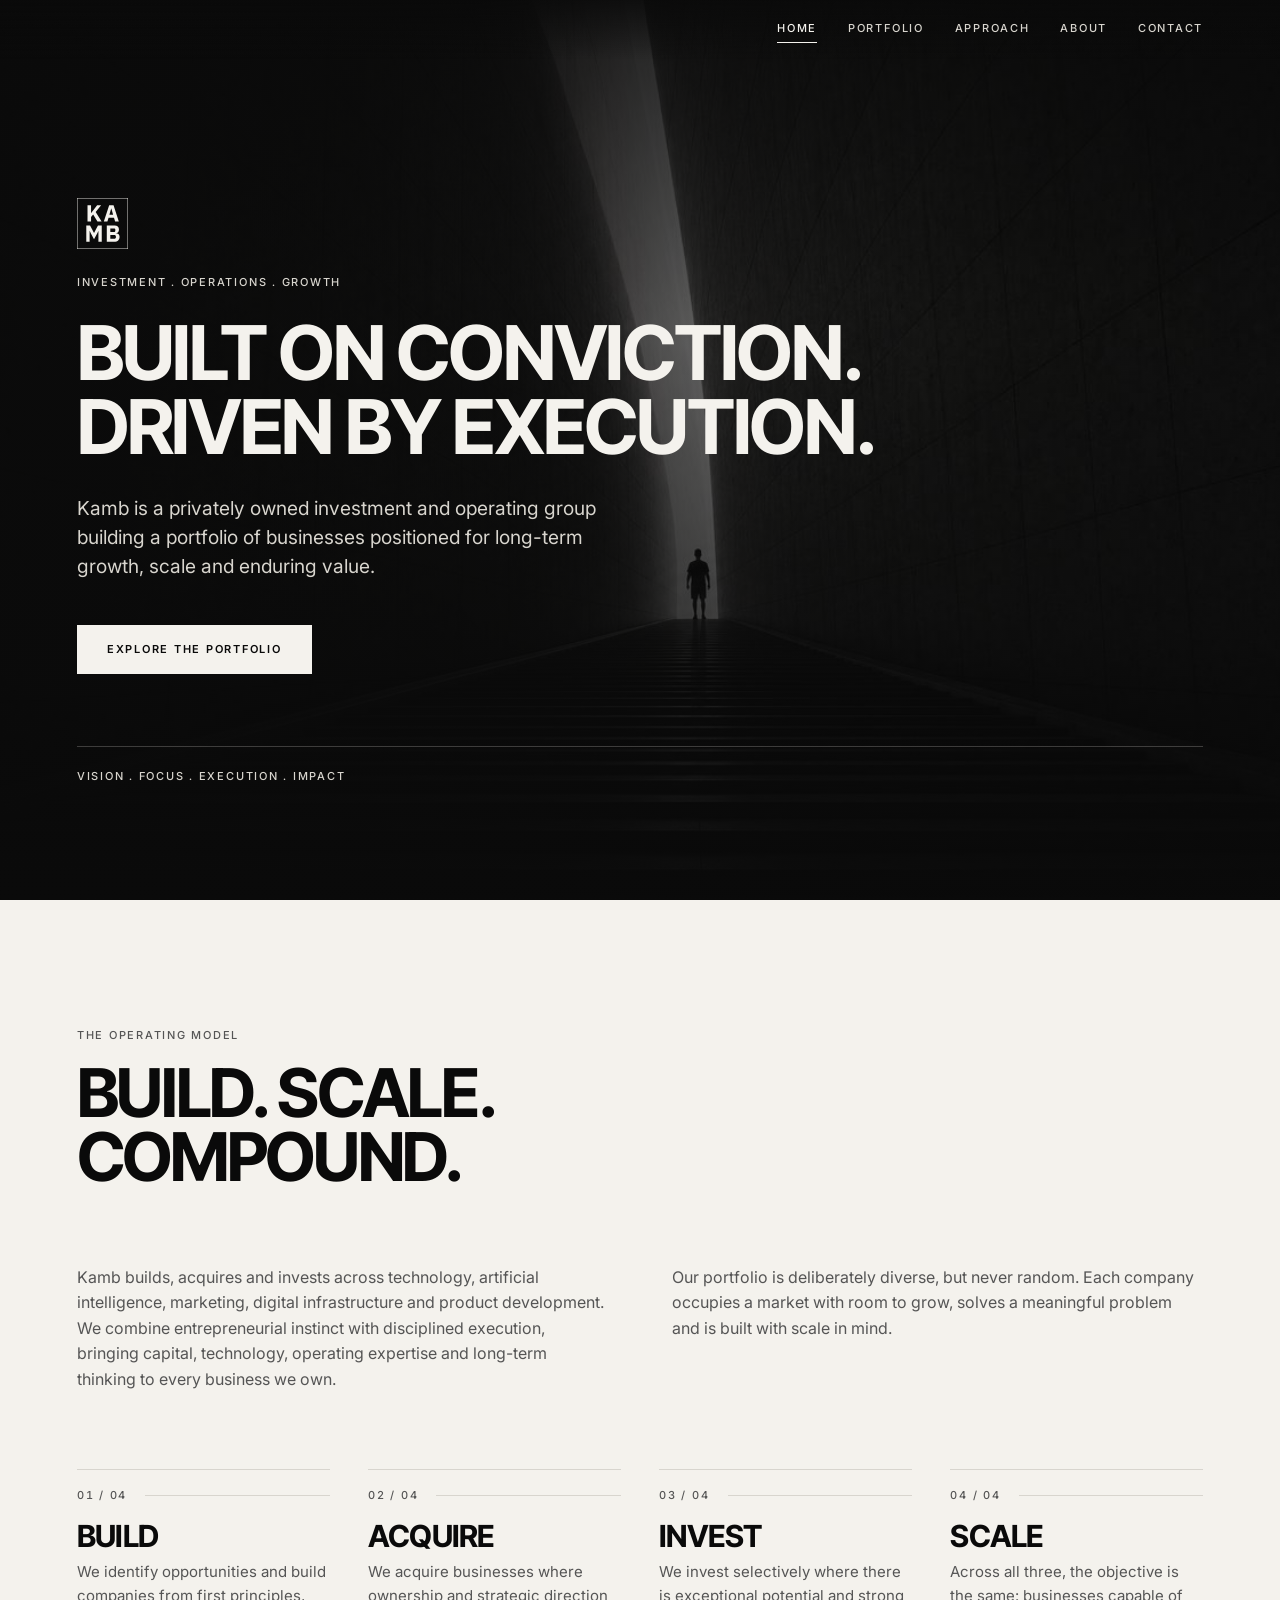
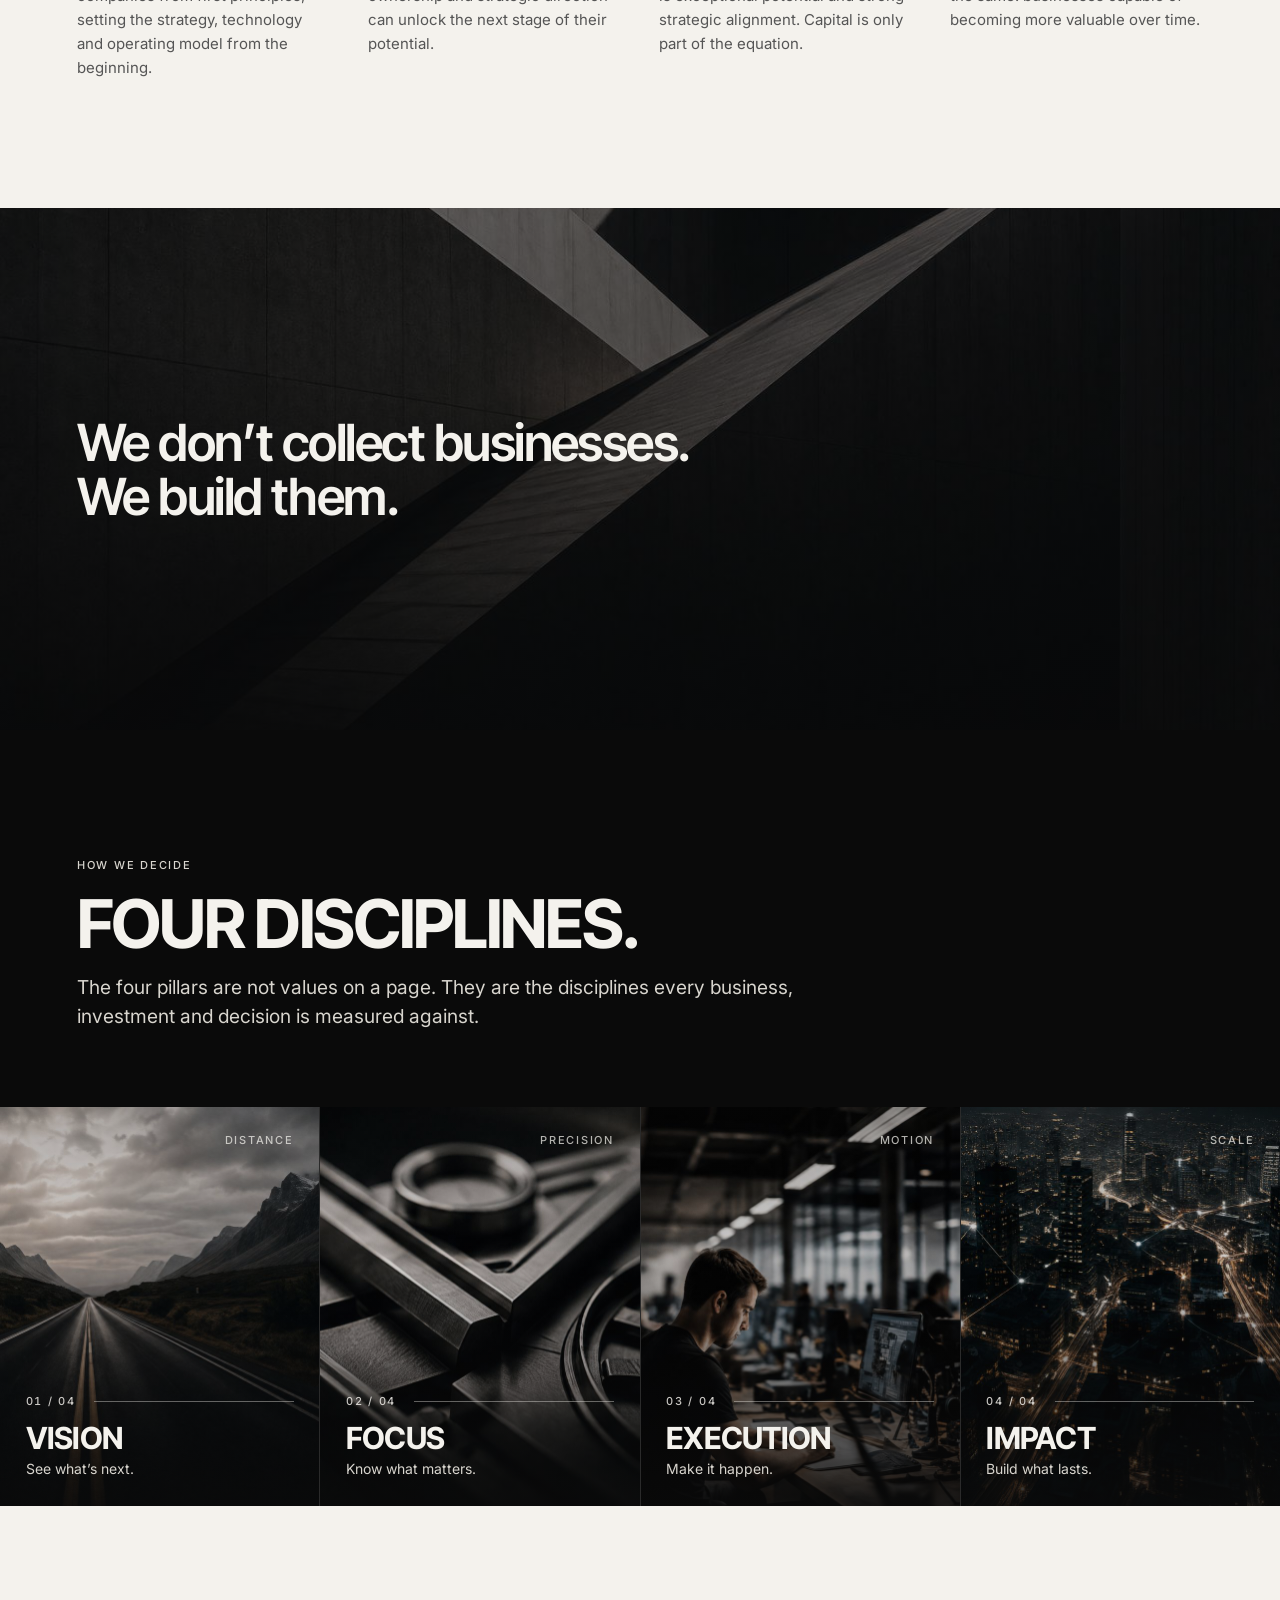
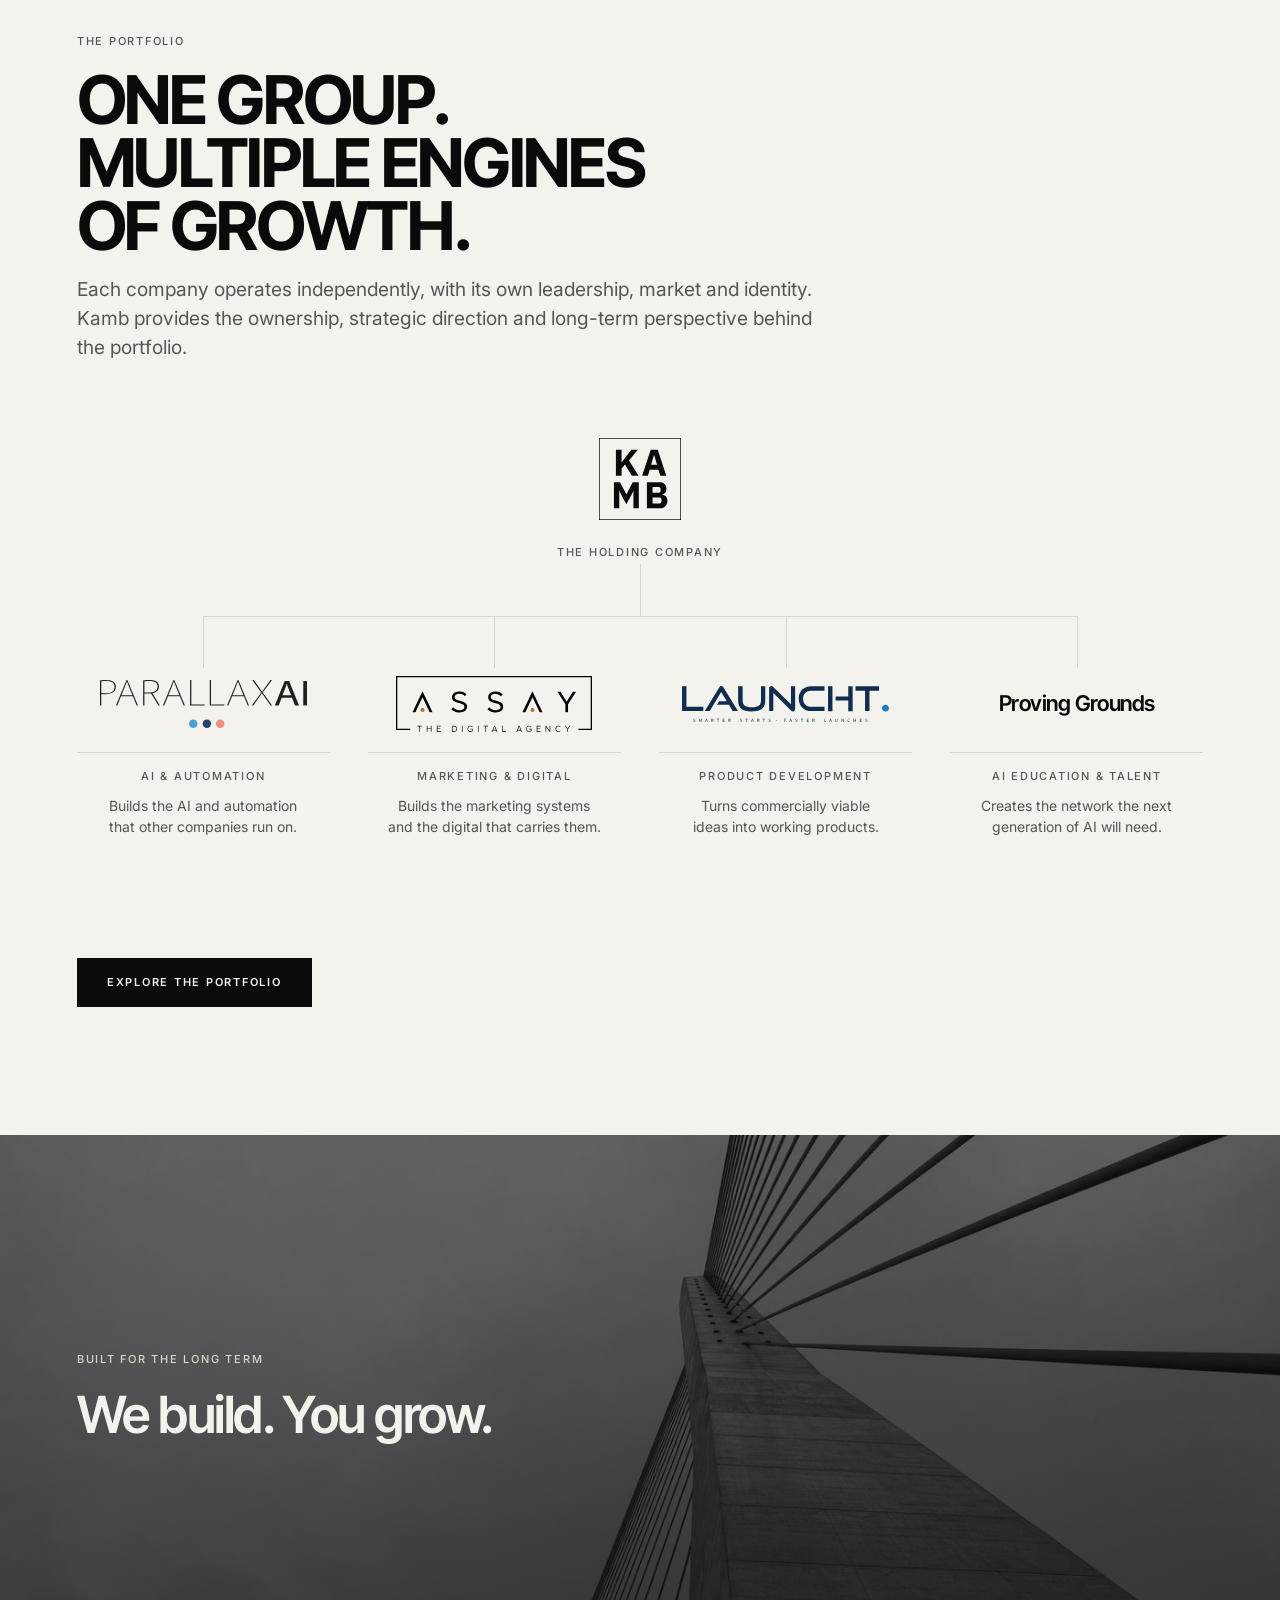
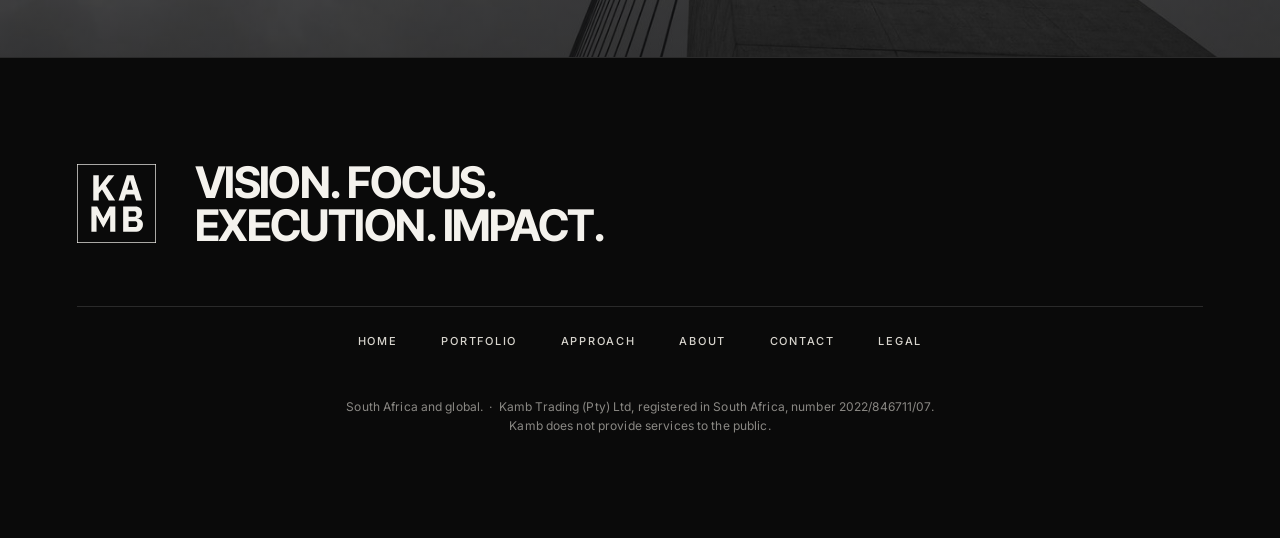
==== commit 55416717: "Kamb preview: rebuild with the brand photography" ====
--- a/index.html
+++ b/index.html
@@ -78,7 +78,7 @@
          height="58">
     <span class="over">The holding company</span>
   </div>
-  <div class="arch-row"><a class="co" href="https://parallaxai.co.za" rel="noopener"><span class="co-mark"><img src="assets/co-parallaxai.svg" alt="ParallaxAi" loading="lazy"></span><span class="co-foot"><span class="over">AI &amp; Automation</span><span class="co-line">Builds the AI and automation that other companies run on.</span></span></a><a class="co" href="https://assayhouse.co.za" rel="noopener"><span class="co-mark"><img src="assets/co-assay-house.svg" alt="Assay House" loading="lazy"></span><span class="co-foot"><span class="over">Marketing &amp; Digital</span><span class="co-line">Builds the marketing systems and the digital that carries them.</span></span></a><a class="co" href="https://launcht.co.za" rel="noopener"><span class="co-mark"><img src="assets/co-launcht.svg" alt="LAUNCHT" loading="lazy"></span><span class="co-foot"><span class="over">Product Development</span><span class="co-line">Turns commercially viable ideas into working products.</span></span></a><div class="co"><span class="co-mark"><span class="co-word">Proving Grounds</span></span><span class="co-foot"><span class="over">AI Education &amp; Talent</span><span class="co-line">Builds the people the next generation of AI will need.</span></span></div></div>
+  <div class="arch-row"><a class="co" href="https://parallaxai.co.za" rel="noopener"><span class="co-mark"><img src="assets/co-parallaxai.svg" alt="ParallaxAi" loading="lazy"></span><span class="co-foot"><span class="over">AI &amp; Automation</span><span class="co-line">Builds the AI and automation that other companies run on.</span></span></a><a class="co" href="https://assayhouse.co.za" rel="noopener"><span class="co-mark"><img src="assets/co-assay-house.svg" alt="Assay House" loading="lazy"></span><span class="co-foot"><span class="over">Marketing &amp; Digital</span><span class="co-line">Builds the marketing systems and the digital that carries them.</span></span></a><a class="co" href="https://launcht.co.za" rel="noopener"><span class="co-mark"><img src="assets/co-launcht.svg" alt="LAUNCHT" loading="lazy"></span><span class="co-foot"><span class="over">Product Development</span><span class="co-line">Turns commercially viable ideas into working products.</span></span></a><div class="co"><span class="co-mark"><span class="co-word">Proving Grounds</span></span><span class="co-foot"><span class="over">AI Education &amp; Talent</span><span class="co-line">Creates the network the next generation of AI will need.</span></span></div></div>
 </div>
   <p class="rv" style="margin-top:clamp(44px,6vw,80px)"><a class="cta" href="./portfolio/"
      style="background:var(--black);color:var(--bone)">Explore the portfolio</a></p>
@@ -87,9 +87,9 @@
 <section class="bleed bleed-band on-black"><img src="assets/img/band-connection-2400.jpg" srcset="assets/img/band-connection-1400.jpg 1400w, assets/img/band-connection-2400.jpg 2400w" sizes="100vw" width="2400" height="1350" alt="Bridge cables running to a tower, seen from directly below." decoding="async" loading="lazy"><div class="wrap"><p class="over rv" style="margin-bottom:20px">Built for the long term</p><p class="say-big rv">We build. You grow.</p></div></section></main>
 <footer class="site"><div class="wrap">
   <div class="foot-top">
-    <p class="foot-pillars">Vision. Focus.<br>Execution. Impact.</p>
     <img class="foot-block" src="assets/kamb-block-outline-bone.svg" alt="Kamb"
          width="82" height="82">
+    <p class="foot-pillars">Vision. Focus.<br>Execution. Impact.</p>
   </div>
   <nav class="foot-nav" aria-label="Footer"><a href="./">Home</a><a href="./portfolio/">Portfolio</a><a href="./approach/">Approach</a><a href="./about/">About</a><a href="./contact/">Contact</a><a href="./legal/">Legal</a></nav>
   <p class="legal">South Africa and global. &nbsp;&middot;&nbsp; Kamb Trading (Pty) Ltd,
--- a/assets/kamb.css
+++ b/assets/kamb.css
@@ -379,8 +379,8 @@
 /* --- footer --- */
 footer.site{background:var(--black);color:var(--bone);
   padding:clamp(56px,8vw,110px) var(--pad);border-top:1px solid var(--hair-dark)}
-.foot-top{display:flex;align-items:flex-end;justify-content:space-between;gap:32px;
-  margin-bottom:clamp(34px,5vw,60px);padding:0 clamp(0px,4.5vw,96px)}
+.foot-top{display:flex;align-items:center;justify-content:flex-start;
+  gap:clamp(22px,3vw,46px);margin-bottom:clamp(34px,5vw,60px)}
 .foot-pillars{font-family:var(--display);font-weight:700;letter-spacing:-0.035em;
   line-height:0.98;font-size:clamp(1.6rem,3.4vw,2.9rem);text-transform:uppercase;
   max-width:none}
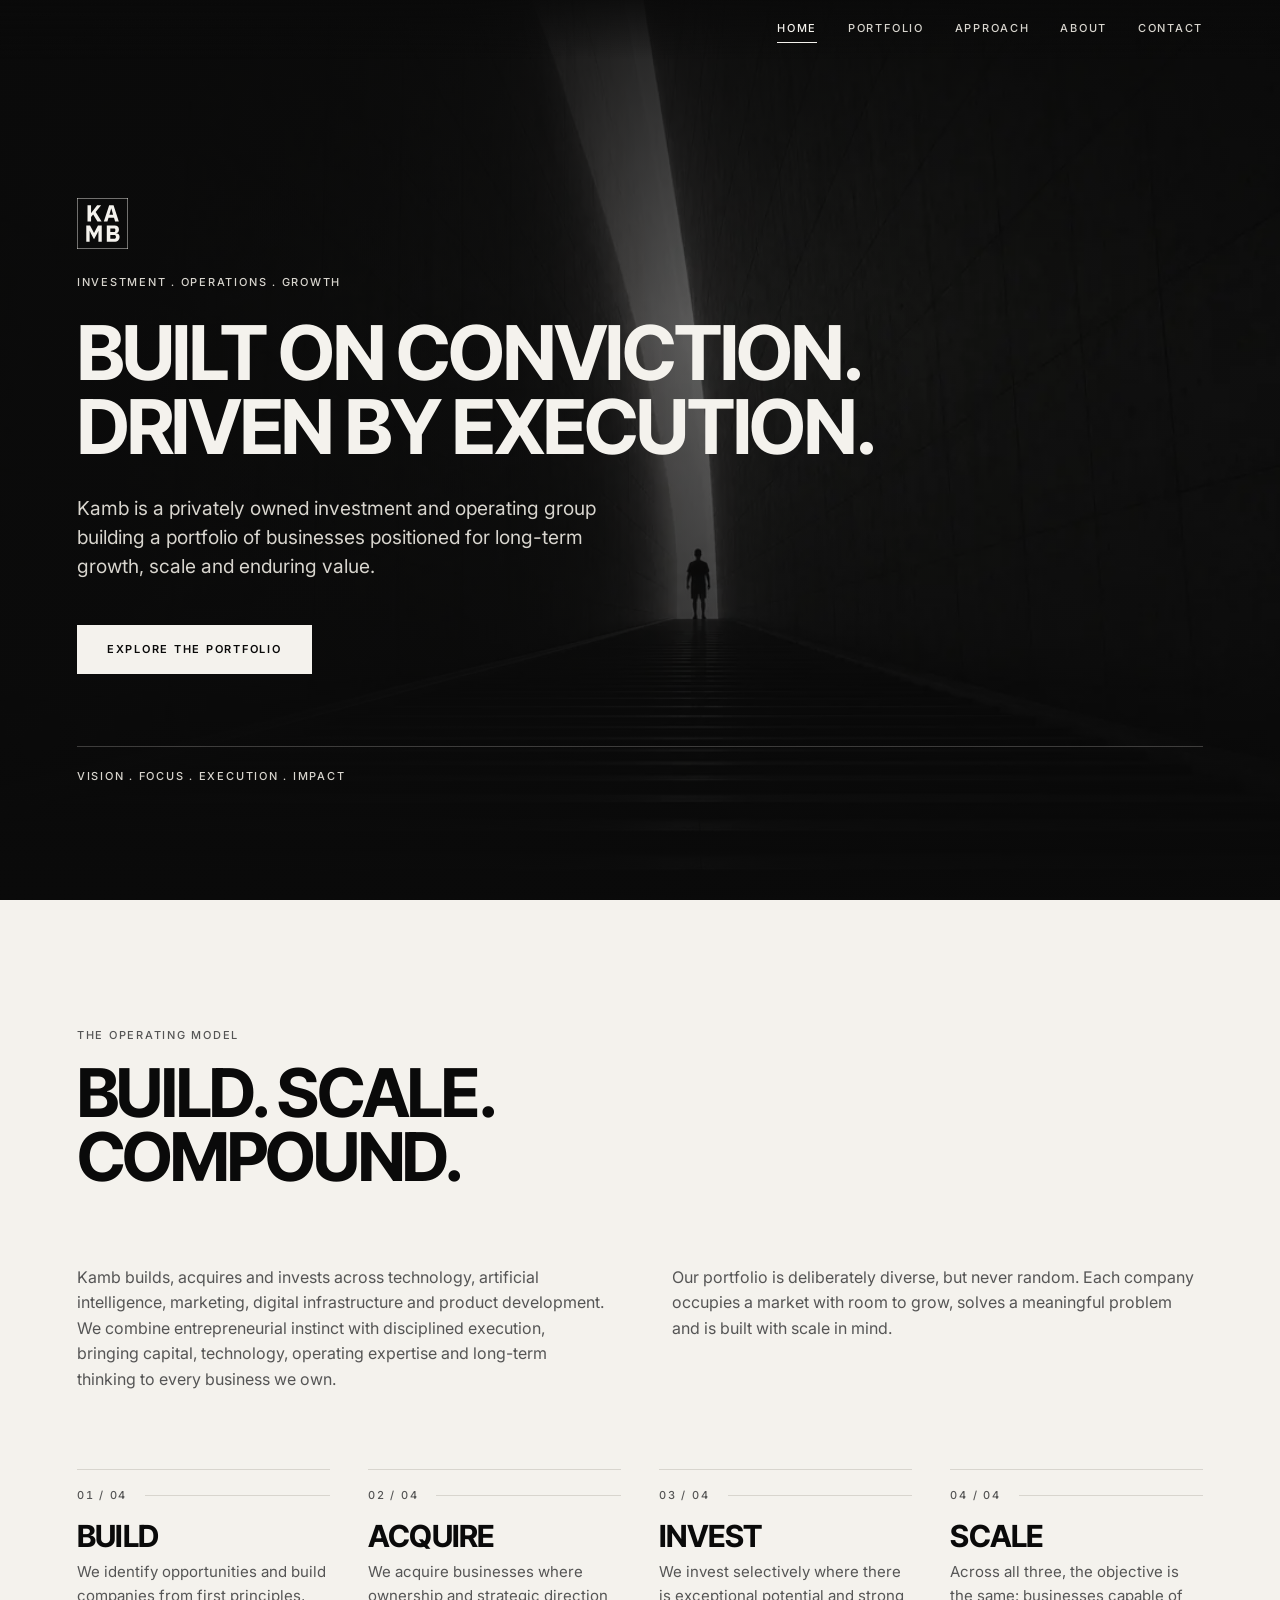
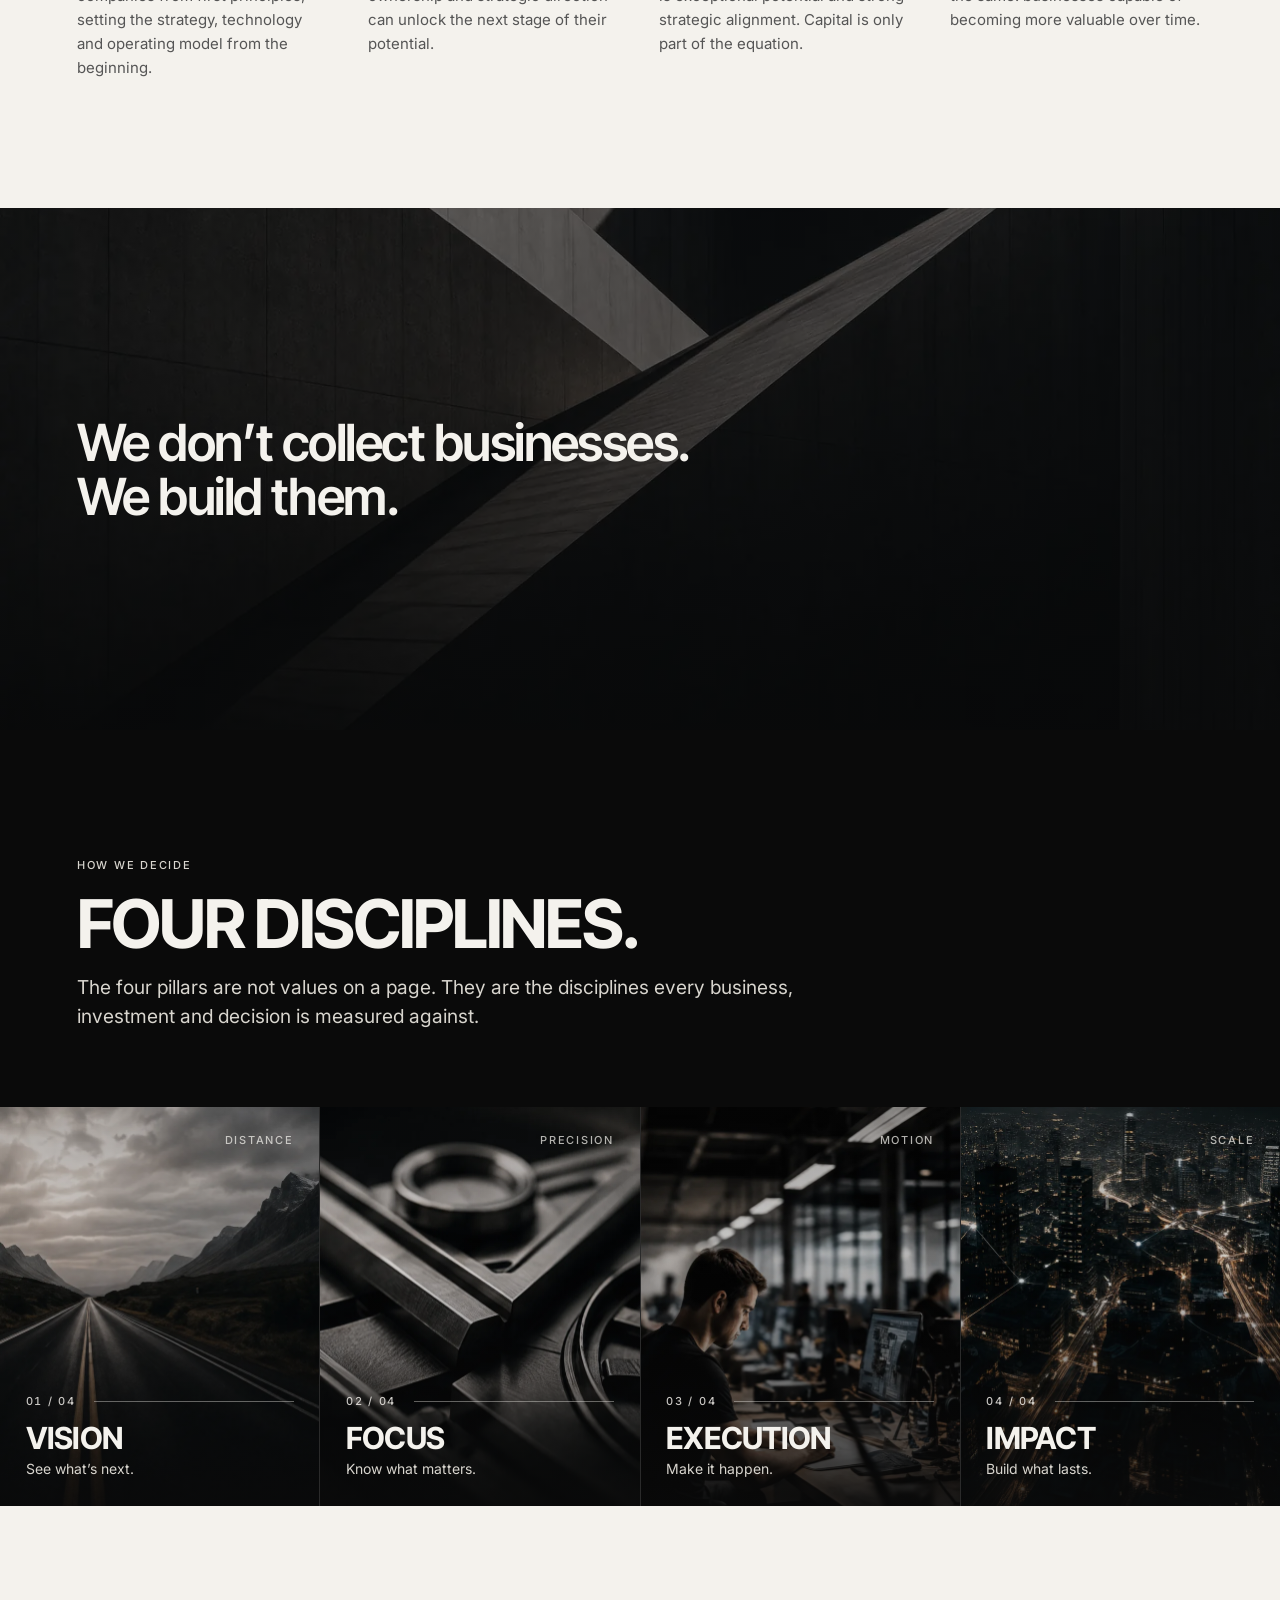
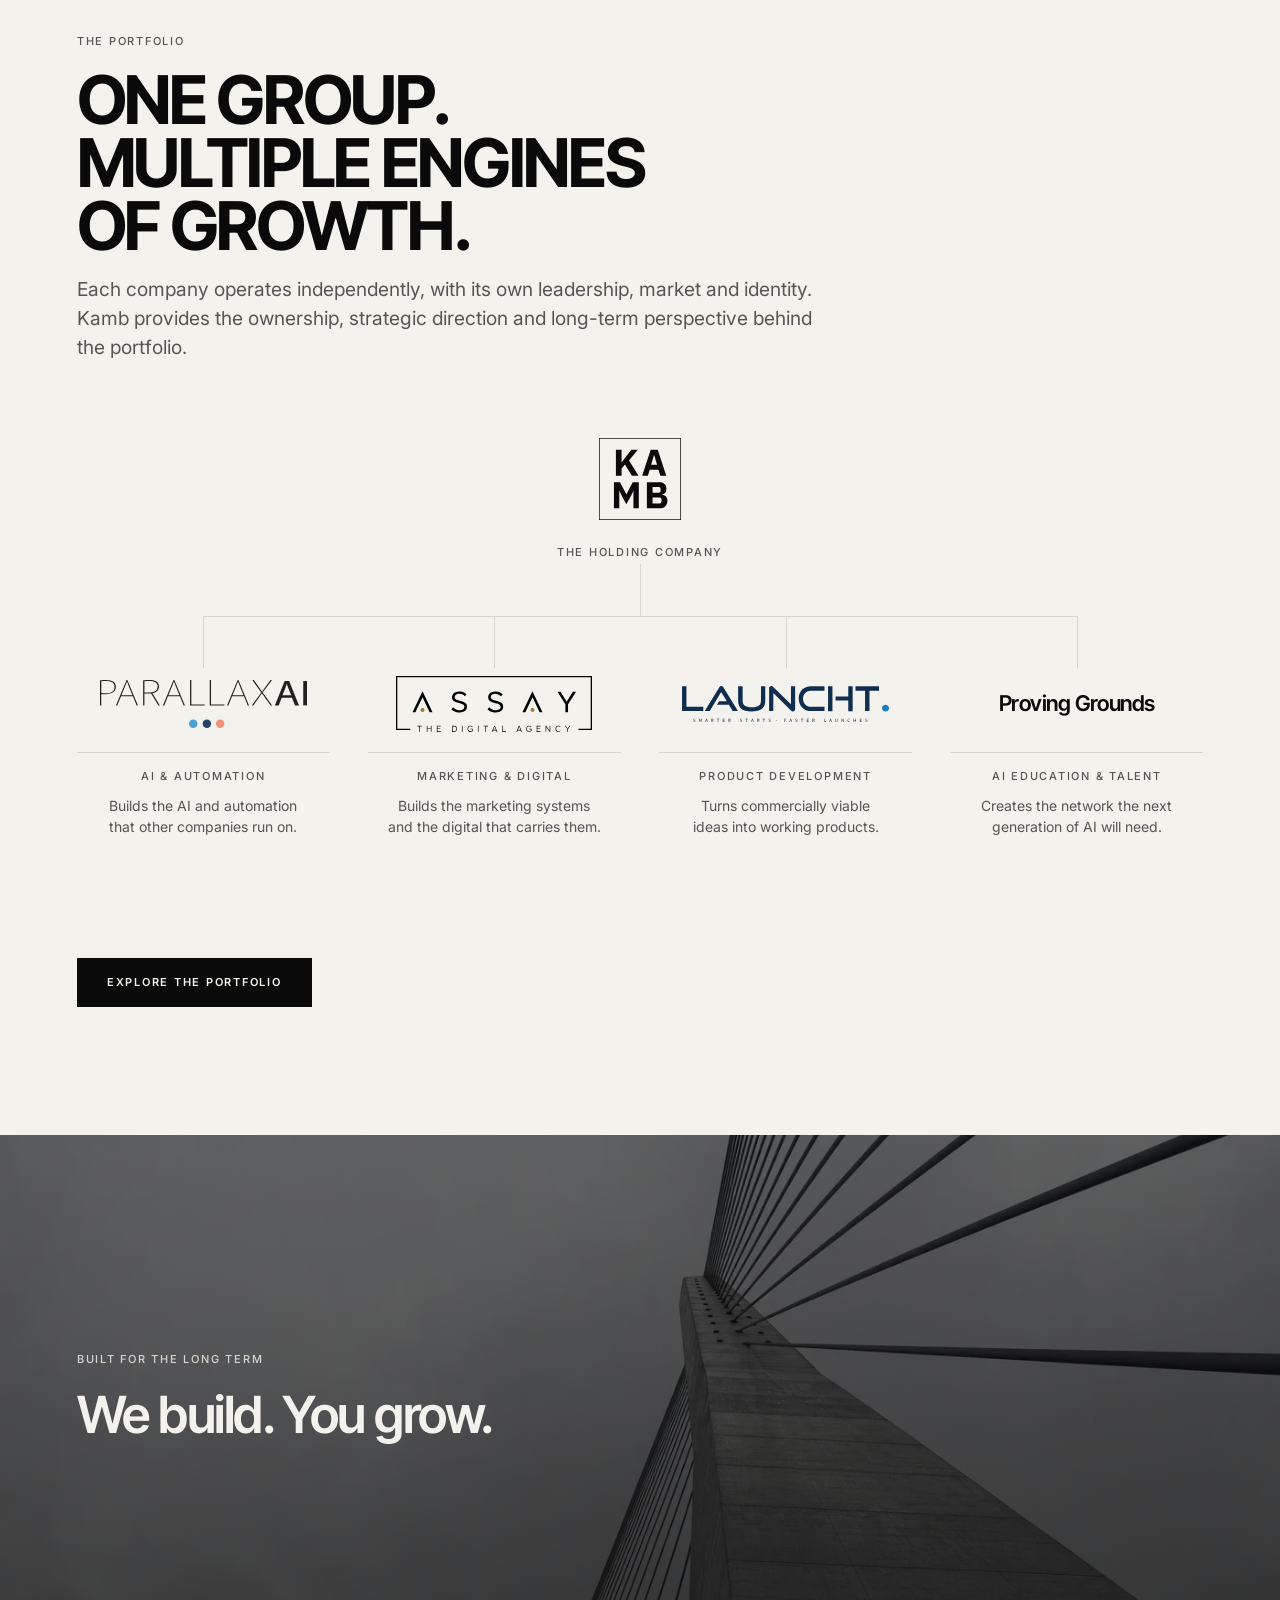
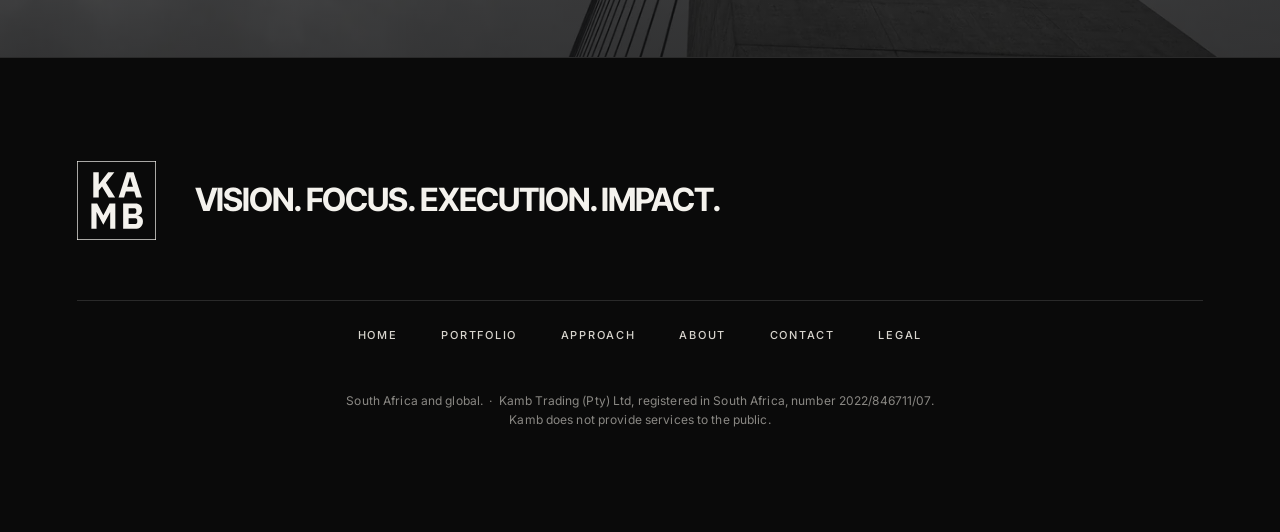
==== commit e10ec58b: "Kamb preview: rebuild with the brand photography" ====
--- a/index.html
+++ b/index.html
@@ -8,7 +8,7 @@
 <meta property="og:title" content="Kamb - Investment. Operations. Growth.">
 <meta property="og:description" content="Kamb is a privately owned investment and operating group building a portfolio of businesses positioned for long-term growth, scale and enduring value.">
 <meta property="og:type" content="website">
-<meta property="og:image" content="https://kamb.co.za/assets/img/hero-1400.jpg">
+<meta property="og:image" content="https://kamb.co.za/assets/img/hero-1400.webp">
 <meta name="twitter:card" content="summary_large_image">
 <link rel="icon" href="assets/kamb-block-outline-black.svg" type="image/svg+xml">
 <link rel="apple-touch-icon" href="assets/kamb-block-outline-black.svg">
@@ -21,7 +21,7 @@
 <header class="site"><div class="bar"><div class="bar-in">
   <nav aria-label="Primary"><a href="./" aria-current="page">Home</a><a href="./portfolio/">Portfolio</a><a href="./approach/">Approach</a><a href="./about/">About</a><a href="./contact/">Contact</a></nav>
 </div></div></header>
-<main id="main"><section class="bleed bleed-tall on-black"><img src="assets/img/hero-2400.jpg" srcset="assets/img/hero-1400.jpg 1400w, assets/img/hero-2400.jpg 2400w" sizes="100vw" width="2400" height="1350" alt="A figure walking alone up a lit slot in a vast concrete chamber." decoding="async" fetchpriority="high"><div class="wrap">
+<main id="main"><section class="bleed bleed-tall on-black"><img src="assets/img/hero-2400.webp" srcset="assets/img/hero-1400.webp 1400w, assets/img/hero-2400.webp 2400w" sizes="100vw" width="2400" height="1350" alt="A figure walking alone up a lit slot in a vast concrete chamber." decoding="async" fetchpriority="high"><div class="wrap">
   <div class="hero">
     <img class="hero-mark" src="./assets/kamb-block-outline-bone.svg" alt="" width="56" height="56">
     <p class="over">Investment . Operations . Growth</p>
@@ -50,7 +50,7 @@
   <div class="model rv"><div class="col"><div class="dev"><span class="over">01 / 04</span><span class="dev-rule"></span></div><h3>Build</h3><p class="muted">We identify opportunities and build companies from first principles, setting the strategy, technology and operating model from the beginning.</p></div><div class="col"><div class="dev"><span class="over">02 / 04</span><span class="dev-rule"></span></div><h3>Acquire</h3><p class="muted">We acquire businesses where ownership and strategic direction can unlock the next stage of their potential.</p></div><div class="col"><div class="dev"><span class="over">03 / 04</span><span class="dev-rule"></span></div><h3>Invest</h3><p class="muted">We invest selectively where there is exceptional potential and strong strategic alignment. Capital is only part of the equation.</p></div><div class="col"><div class="dev"><span class="over">04 / 04</span><span class="dev-rule"></span></div><h3>Scale</h3><p class="muted">Across all three, the objective is the same: businesses capable of becoming more valuable over time.</p></div></div>
 </div></section>
 
-<section class="bleed bleed-band on-black"><img src="assets/img/band-statement-2400.jpg" srcset="assets/img/band-statement-1400.jpg 1400w, assets/img/band-statement-2400.jpg 2400w" sizes="100vw" width="2400" height="1350" alt="Two concrete planes meeting on a hard diagonal, one lit and one in shadow." decoding="async" loading="lazy"><div class="wrap"><p class="say-big rv">We don’t collect businesses. We build them.</p></div></section>
+<section class="bleed bleed-band on-black"><img src="assets/img/band-statement-2400.webp" srcset="assets/img/band-statement-1400.webp 1400w, assets/img/band-statement-2400.webp 2400w" sizes="100vw" width="2400" height="1350" alt="Two concrete planes meeting on a hard diagonal, one lit and one in shadow." decoding="async" loading="lazy"><div class="wrap"><p class="say-big rv">We don’t collect businesses. We build them.</p></div></section>
 
 <section class="on-black edge-sec flush">
   <div class="wrap">
@@ -61,7 +61,7 @@
       every business, investment and decision is measured against.</p>
     </div>
   </div>
-  <div class="pillars"><article class="pil rv"><img src="assets/img/pillar-vision-1000.jpg" srcset="assets/img/pillar-vision-640.jpg 640w, assets/img/pillar-vision-1000.jpg 1000w" sizes="(max-width:719px) 92vw, (max-width:1100px) 46vw, 23vw" width="1000" height="1250" alt="An open road running into mountains under heavy weather." decoding="async" loading="lazy"><span class="over lang">Distance</span><div class="dev"><span class="over">01 / 04</span><span class="dev-rule"></span></div><h3>Vision</h3><p>See what’s next.</p></article><article class="pil rv"><img src="assets/img/pillar-focus-1000.jpg" srcset="assets/img/pillar-focus-640.jpg 640w, assets/img/pillar-focus-1000.jpg 1000w" sizes="(max-width:719px) 92vw, (max-width:1100px) 46vw, 23vw" width="1000" height="1250" alt="A machined metal mechanism in close crop, lit from one side." decoding="async" loading="lazy"><span class="over lang">Precision</span><div class="dev"><span class="over">02 / 04</span><span class="dev-rule"></span></div><h3>Focus</h3><p>Know what matters.</p></article><article class="pil rv"><img src="assets/img/pillar-execution-1000.jpg" srcset="assets/img/pillar-execution-640.jpg 640w, assets/img/pillar-execution-1000.jpg 1000w" sizes="(max-width:719px) 92vw, (max-width:1100px) 46vw, 23vw" width="1000" height="1250" alt="A dark studio of people working at lit screens." decoding="async" loading="lazy"><span class="over lang">Motion</span><div class="dev"><span class="over">03 / 04</span><span class="dev-rule"></span></div><h3>Execution</h3><p>Make it happen.</p></article><article class="pil rv"><img src="assets/img/pillar-impact-1000.jpg" srcset="assets/img/pillar-impact-640.jpg 640w, assets/img/pillar-impact-1000.jpg 1000w" sizes="(max-width:719px) 92vw, (max-width:1100px) 46vw, 23vw" width="1000" height="1250" alt="A city at night from the air, traffic drawn out into lines of light." decoding="async" loading="lazy"><span class="over lang">Scale</span><div class="dev"><span class="over">04 / 04</span><span class="dev-rule"></span></div><h3>Impact</h3><p>Build what lasts.</p></article></div>
+  <div class="pillars"><article class="pil rv"><img src="assets/img/pillar-vision-1000.webp" srcset="assets/img/pillar-vision-640.webp 640w, assets/img/pillar-vision-1000.webp 1000w" sizes="(max-width:719px) 92vw, (max-width:1100px) 46vw, 23vw" width="1000" height="1250" alt="An open road running into mountains under heavy weather." decoding="async" loading="lazy"><span class="over lang">Distance</span><div class="dev"><span class="over">01 / 04</span><span class="dev-rule"></span></div><h3>Vision</h3><p>See what’s next.</p></article><article class="pil rv"><img src="assets/img/pillar-focus-1000.webp" srcset="assets/img/pillar-focus-640.webp 640w, assets/img/pillar-focus-1000.webp 1000w" sizes="(max-width:719px) 92vw, (max-width:1100px) 46vw, 23vw" width="1000" height="1250" alt="A machined metal mechanism in close crop, lit from one side." decoding="async" loading="lazy"><span class="over lang">Precision</span><div class="dev"><span class="over">02 / 04</span><span class="dev-rule"></span></div><h3>Focus</h3><p>Know what matters.</p></article><article class="pil rv"><img src="assets/img/pillar-execution-1000.webp" srcset="assets/img/pillar-execution-640.webp 640w, assets/img/pillar-execution-1000.webp 1000w" sizes="(max-width:719px) 92vw, (max-width:1100px) 46vw, 23vw" width="1000" height="1250" alt="A dark studio of people working at lit screens." decoding="async" loading="lazy"><span class="over lang">Motion</span><div class="dev"><span class="over">03 / 04</span><span class="dev-rule"></span></div><h3>Execution</h3><p>Make it happen.</p></article><article class="pil rv"><img src="assets/img/pillar-impact-1000.webp" srcset="assets/img/pillar-impact-640.webp 640w, assets/img/pillar-impact-1000.webp 1000w" sizes="(max-width:719px) 92vw, (max-width:1100px) 46vw, 23vw" width="1000" height="1250" alt="A city at night from the air, traffic drawn out into lines of light." decoding="async" loading="lazy"><span class="over lang">Scale</span><div class="dev"><span class="over">04 / 04</span><span class="dev-rule"></span></div><h3>Impact</h3><p>Build what lasts.</p></article></div>
 </section>
 
 <section class="on-bone"><div class="wrap">
@@ -84,12 +84,12 @@
      style="background:var(--black);color:var(--bone)">Explore the portfolio</a></p>
 </div></section>
 
-<section class="bleed bleed-band on-black"><img src="assets/img/band-connection-2400.jpg" srcset="assets/img/band-connection-1400.jpg 1400w, assets/img/band-connection-2400.jpg 2400w" sizes="100vw" width="2400" height="1350" alt="Bridge cables running to a tower, seen from directly below." decoding="async" loading="lazy"><div class="wrap"><p class="over rv" style="margin-bottom:20px">Built for the long term</p><p class="say-big rv">We build. You grow.</p></div></section></main>
+<section class="bleed bleed-band on-black"><img src="assets/img/band-connection-2400.webp" srcset="assets/img/band-connection-1400.webp 1400w, assets/img/band-connection-2400.webp 2400w" sizes="100vw" width="2400" height="1350" alt="Bridge cables running to a tower, seen from directly below." decoding="async" loading="lazy"><div class="wrap"><p class="over rv" style="margin-bottom:20px">Built for the long term</p><p class="say-big rv">We build. You grow.</p></div></section></main>
 <footer class="site"><div class="wrap">
   <div class="foot-top">
     <img class="foot-block" src="assets/kamb-block-outline-bone.svg" alt="Kamb"
          width="82" height="82">
-    <p class="foot-pillars">Vision. Focus.<br>Execution. Impact.</p>
+    <p class="foot-pillars">Vision. Focus. Execution. Impact.</p>
   </div>
   <nav class="foot-nav" aria-label="Footer"><a href="./">Home</a><a href="./portfolio/">Portfolio</a><a href="./approach/">Approach</a><a href="./about/">About</a><a href="./contact/">Contact</a><a href="./legal/">Legal</a></nav>
   <p class="legal">South Africa and global. &nbsp;&middot;&nbsp; Kamb Trading (Pty) Ltd,
--- a/assets/kamb.css
+++ b/assets/kamb.css
@@ -292,7 +292,7 @@
    text much smaller, maybe even a line with dots for each process question, like a graph."
    Five nodes on one hairline. Squares rather than dots, because the brand has no rounded
    corners anywhere else and a circle here would be the only one on the site. */
-.track{--num:clamp(2rem,3.2vw,2.8rem);position:relative;display:grid;
+.track{--num:clamp(1.7rem,2.6vw,2.25rem);position:relative;display:grid;
   grid-template-columns:repeat(5,1fr);margin-top:clamp(34px,4vw,56px)}
 /* The rule runs through the MIDDLE of the numerals. Tying its offset to half the numeral's
    own font size holds that at every width, where a hand-picked pixel only held at one. */
@@ -382,7 +382,7 @@
 .foot-top{display:flex;align-items:center;justify-content:flex-start;
   gap:clamp(22px,3vw,46px);margin-bottom:clamp(34px,5vw,60px)}
 .foot-pillars{font-family:var(--display);font-weight:700;letter-spacing:-0.035em;
-  line-height:0.98;font-size:clamp(1.6rem,3.4vw,2.9rem);text-transform:uppercase;
+  line-height:1.02;font-size:clamp(1.25rem,2.5vw,2.15rem);text-transform:uppercase;
   max-width:none}
 .foot-block{width:clamp(58px,6.2vw,82px);flex:none}
 .foot-nav{display:flex;flex-wrap:wrap;justify-content:center;
